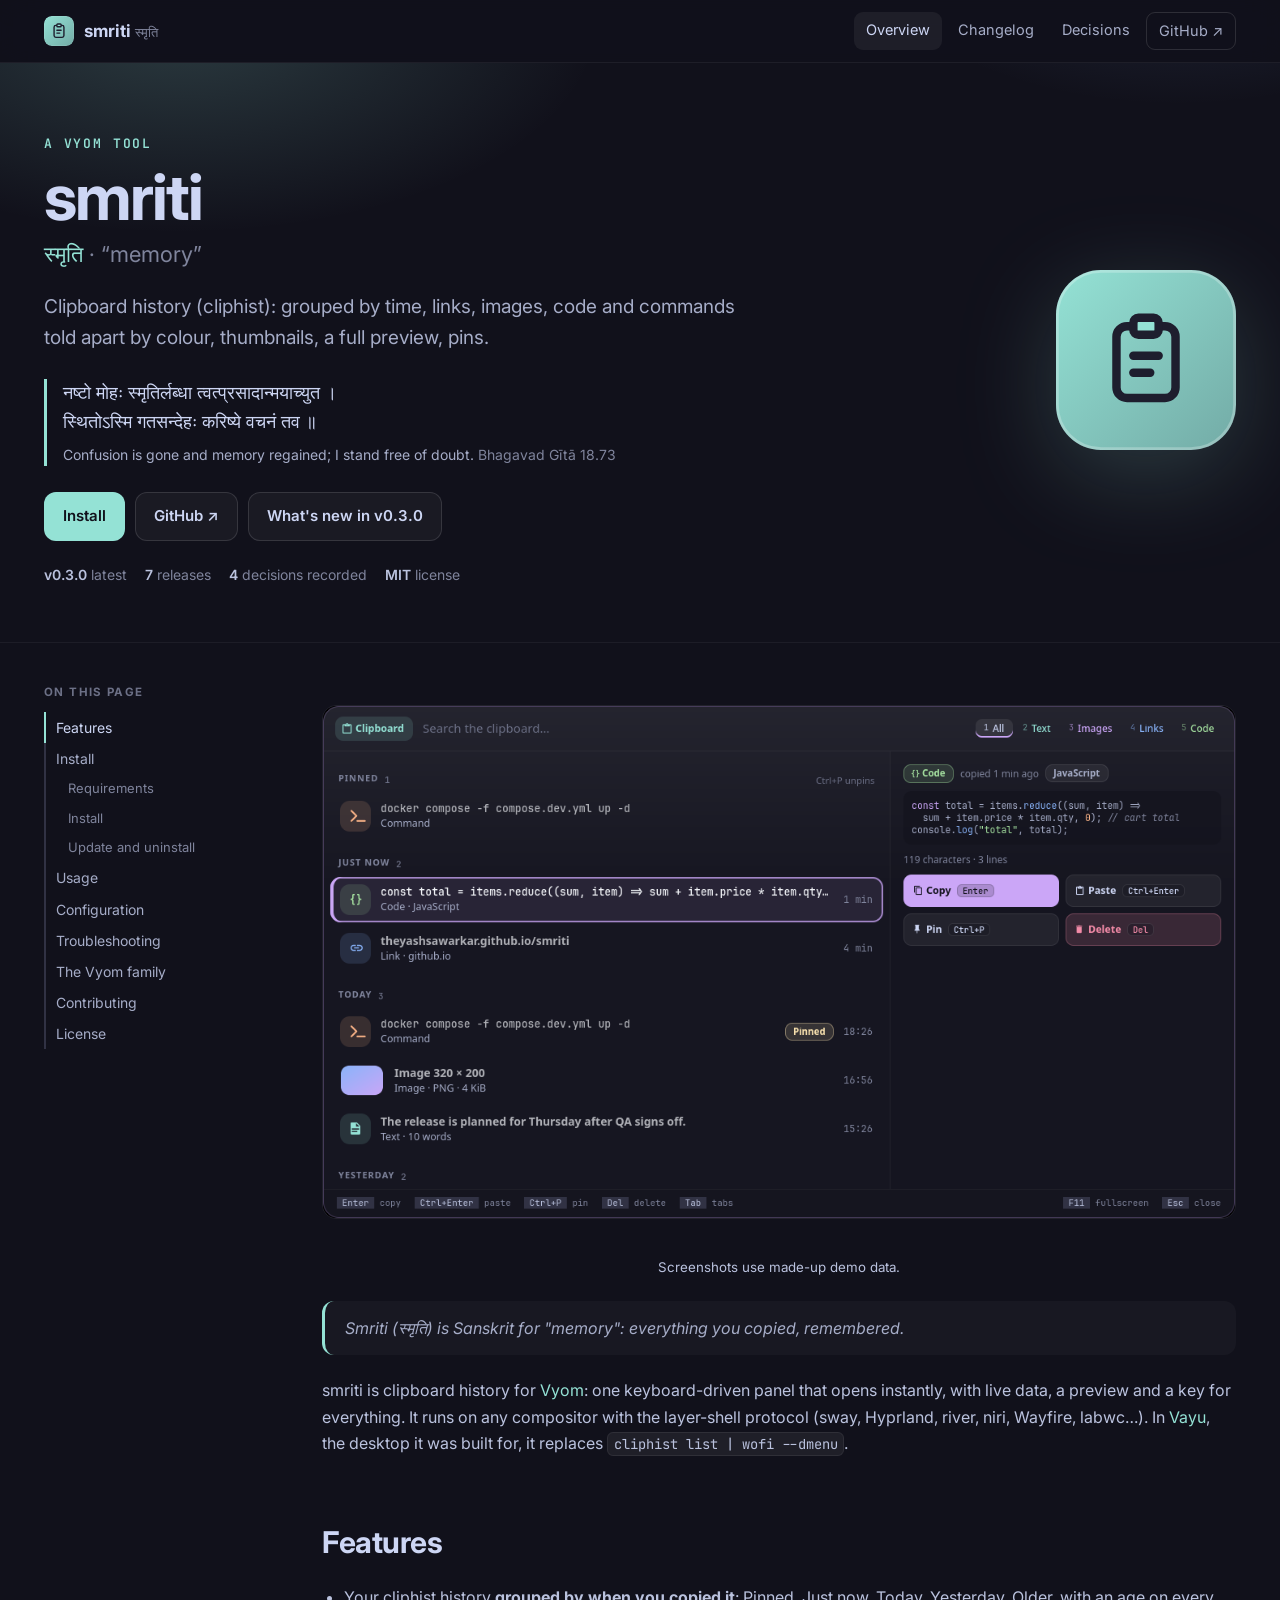
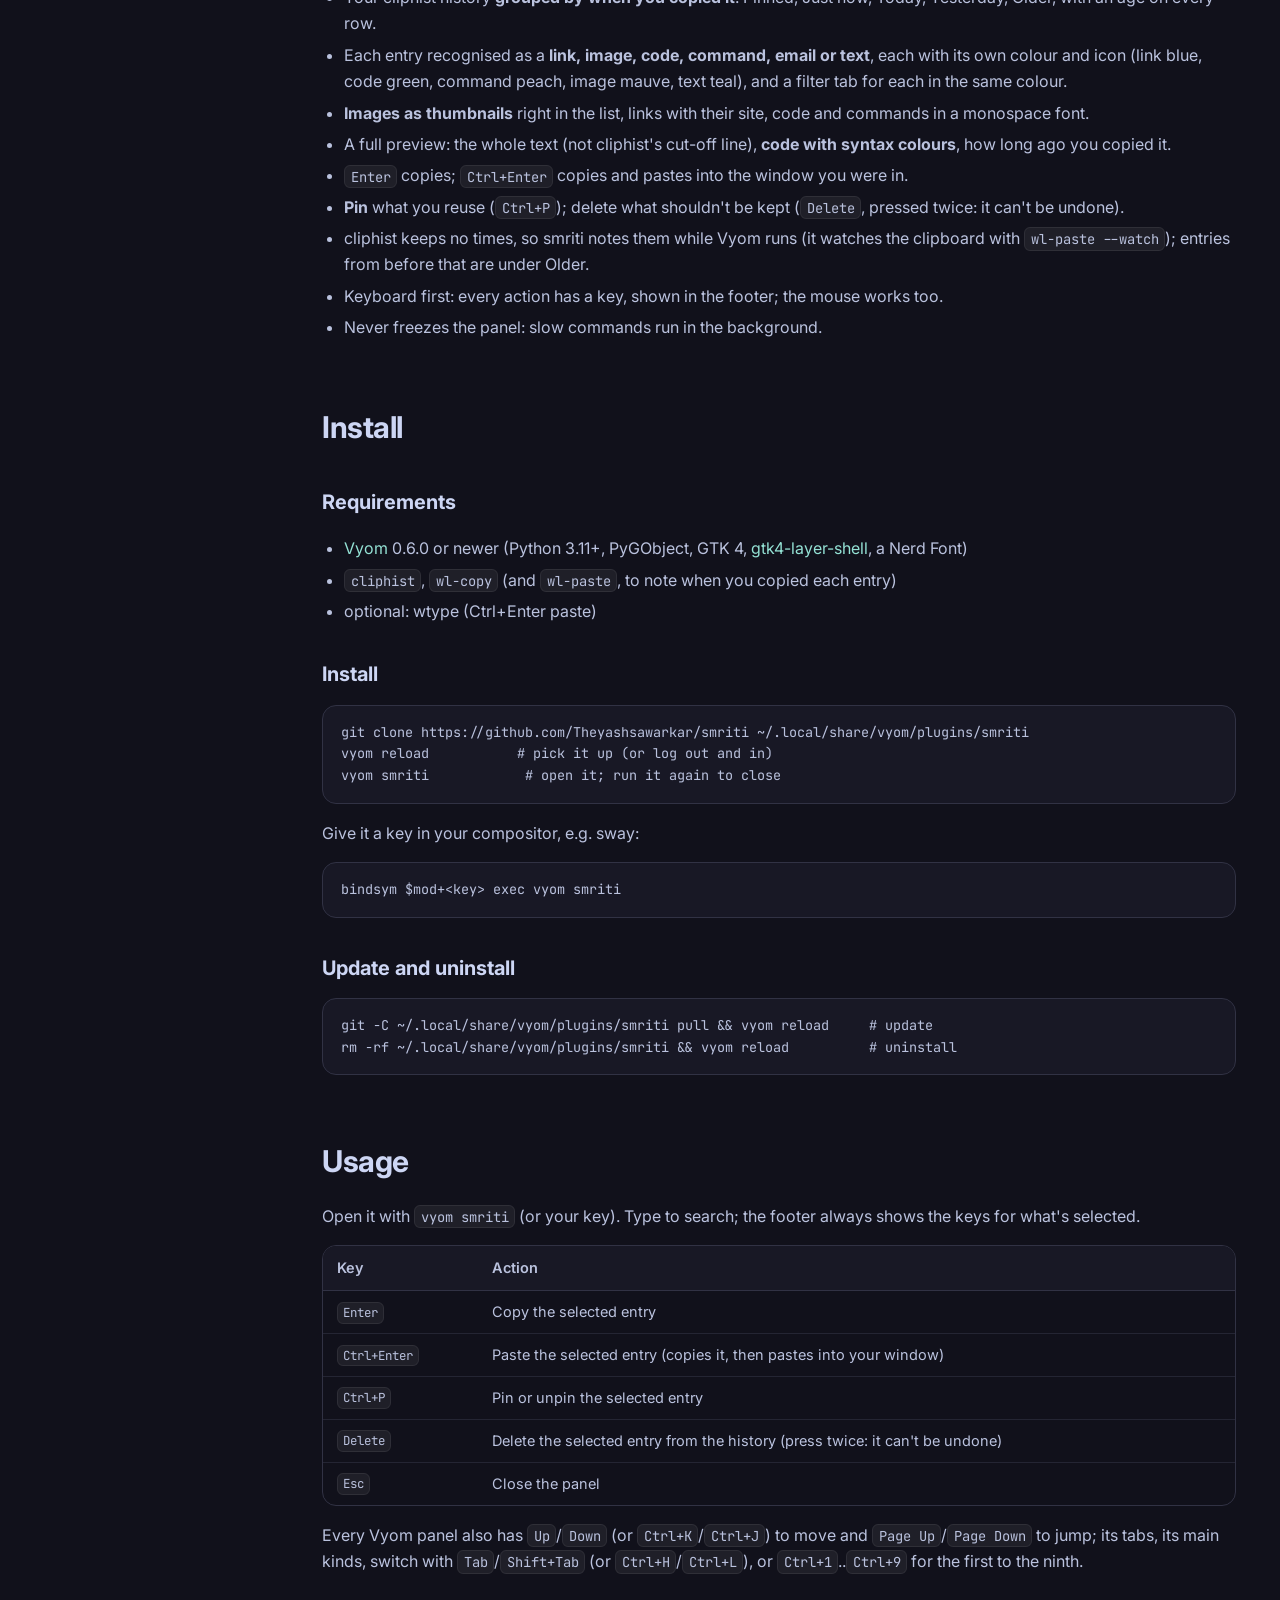
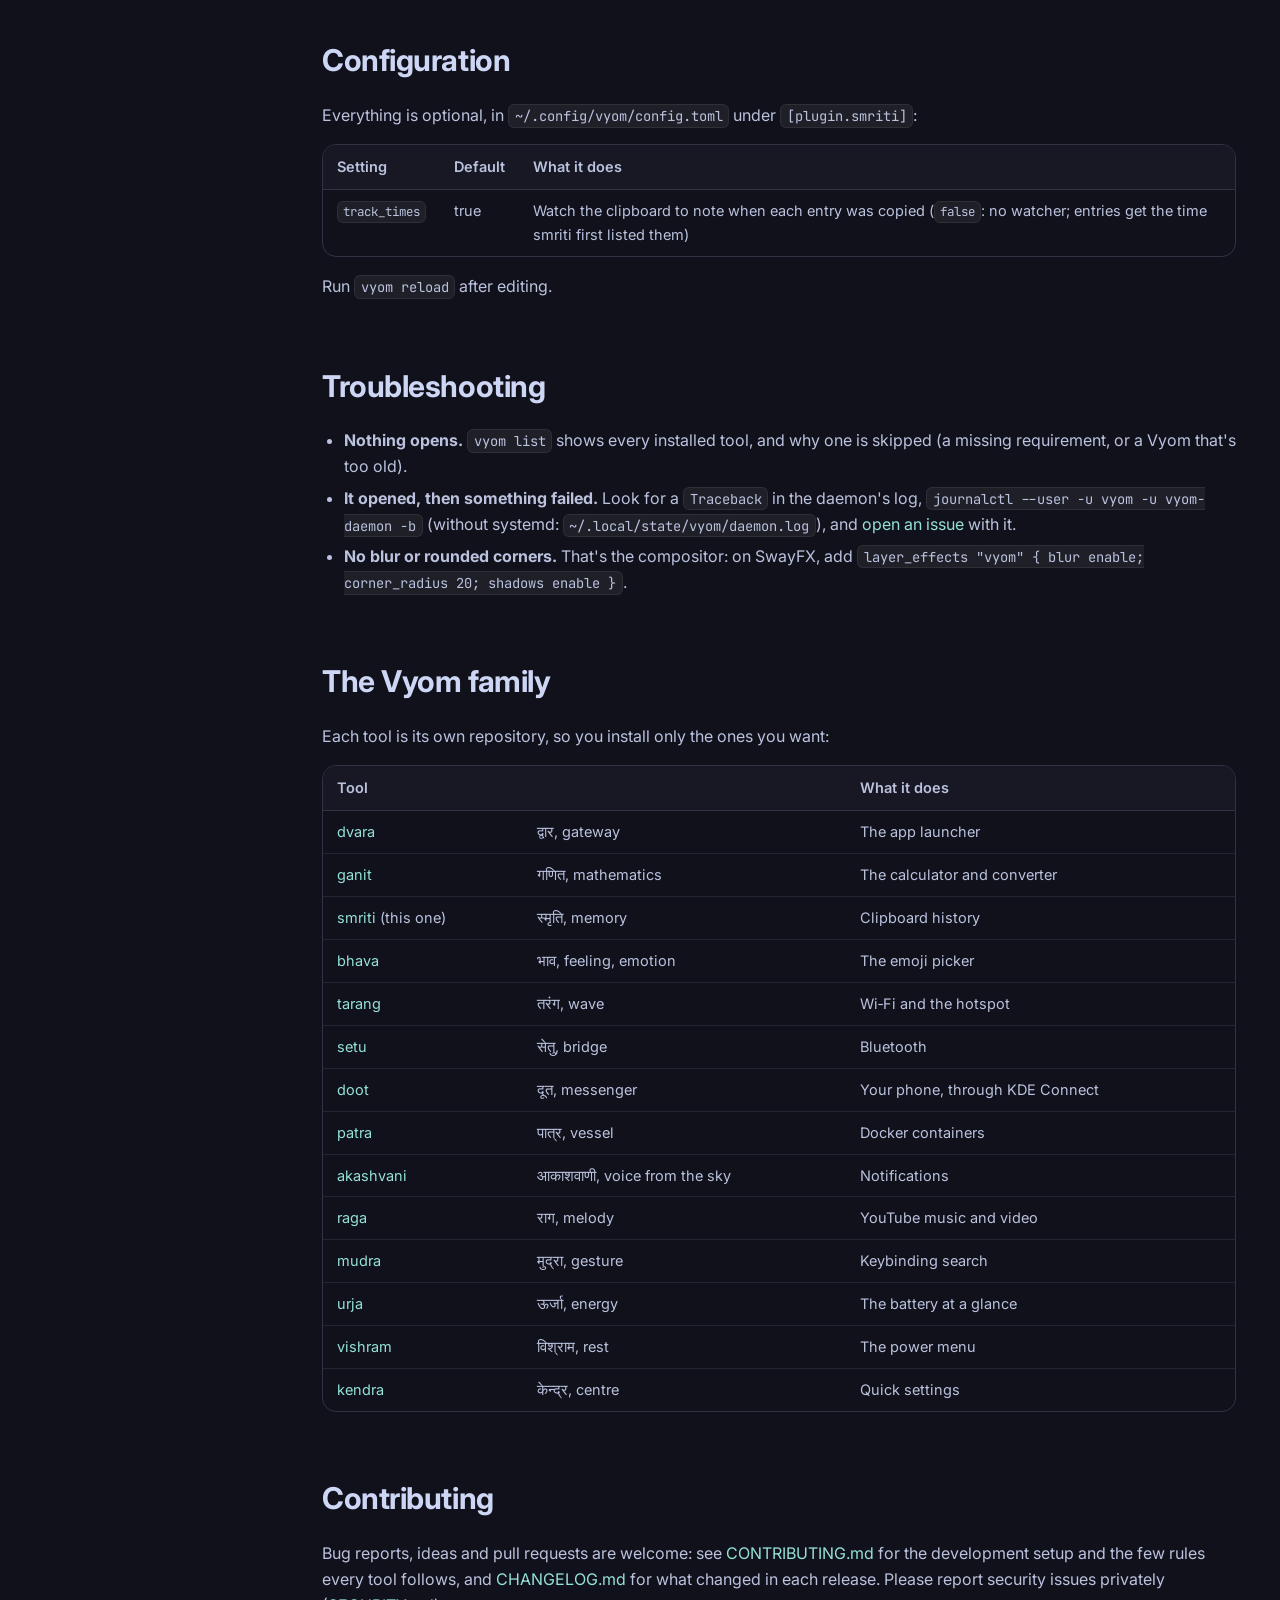
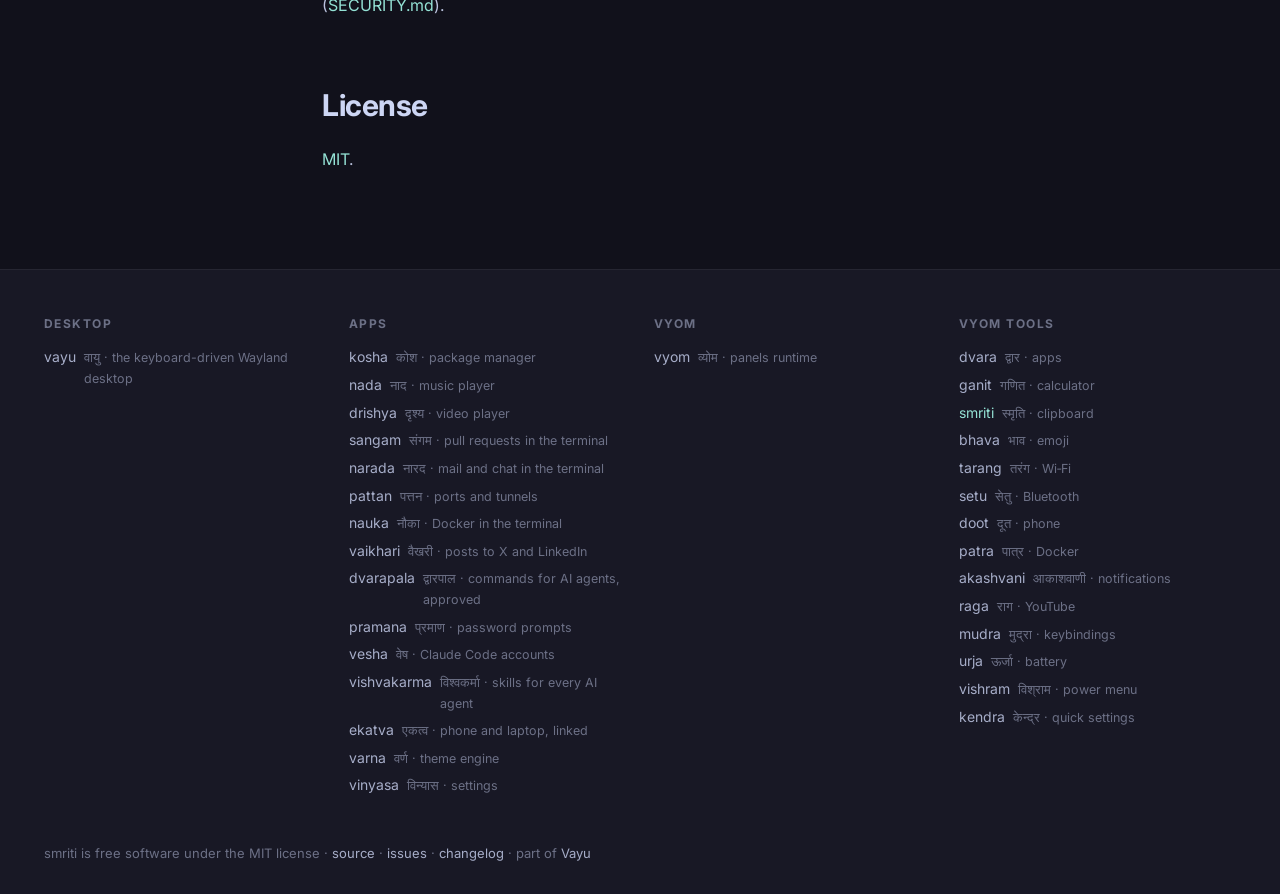
==== docs/index.html @ 89b6680e "README: Ctrl+1..9 for tabs (tabs no longer show a number) Co-Authored-By: Claude Opus 5.5 <noreply@a" ====
<!doctype html>
<html lang="en">
<head>
<meta charset="utf-8">
<meta name="viewport" content="width=device-width, initial-scale=1">
<title>smriti · Clipboard history (cliphist): grouped by time, links, images, code and commands told apart by colour, thumbnails, a full preview, pins.</title>
<meta name="description" content="Clipboard history (cliphist): grouped by time, links, images, code and commands told apart by colour, thumbnails, a full preview, pins.">
<meta property="og:title" content="smriti · Clipboard history (cliphist): grouped by time, links, images, code and commands told apart by colour, thumbnails, a full preview, pins.">
<meta property="og:description" content="Clipboard history (cliphist): grouped by time, links, images, code and commands told apart by colour, thumbnails, a full preview, pins.">
<meta name="theme-color" content="#11111b">
<link rel="icon" href="assets/logo.svg" type="image/svg+xml">
<link rel="preconnect" href="https://fonts.googleapis.com">
<link href="https://fonts.googleapis.com/css2?family=Inter:wght@400;500;600;700;800&family=JetBrains+Mono:wght@400;600&display=swap" rel="stylesheet">
<link rel="stylesheet" href="assets/site.css">
<style>:root{--accent:#94e2d5;--glow:#94e2d533}</style>
</head>
<body>
<header class="top"><div class="in">
<a class="brand" href="index.html"><img src="assets/logo.svg" alt=""><span>smriti <small>स्मृति</small></span></a>
<nav><a href="index.html" class="on">Overview</a><a href="changelog.html" class="">Changelog</a><a href="adr/index.html" class=" hide">Decisions</a><a class="gh" href="https://github.com/Theyashsawarkar/smriti">GitHub ↗</a></nav></div></header>
<section class="hero"><div class="in"><div>
<div class="eyebrow">a Vyom tool</div>
<h1>smriti</h1>
<div class="sa">स्मृति <span>· “memory”</span></div>
<p class="lead">Clipboard history (cliphist): grouped by time, links, images, code and commands told apart by colour, thumbnails, a full preview, pins.</p>
<figure class="shloka"><p lang="sa">नष्टो मोहः स्मृतिर्लब्धा त्वत्प्रसादान्मयाच्युत ।<br>स्थितोऽस्मि गतसन्देहः करिष्ये वचनं तव ॥</p><figcaption>Confusion is gone and memory regained; I stand free of doubt. <cite>Bhagavad Gītā 18.73</cite></figcaption></figure>
<div class="cta"><a class="btn primary" href="#install">Install</a><a class="btn" href="https://github.com/Theyashsawarkar/smriti">GitHub ↗</a>
<a class="btn" href="changelog.html">What's new in v0.3.0</a></div>
<div class="meta"><span><b>v0.3.0</b> latest</span><span><b>7</b> releases</span><span><b>4</b> decisions recorded</span><span><b>MIT</b> license</span></div>
</div><img class="logo" src="assets/logo.svg" alt="smriti logo"></div></section>
<div class="wrap"><aside class="toc"><b>On this page</b><a class="l2" href="#features">Features</a><a class="l2" href="#install">Install</a><a class="l3" href="#requirements">Requirements</a><a class="l3" href="#install">Install</a><a class="l3" href="#update-and-uninstall">Update and uninstall</a><a class="l2" href="#usage">Usage</a><a class="l2" href="#configuration">Configuration</a><a class="l2" href="#troubleshooting">Troubleshooting</a><a class="l2" href="#the-vyom-family">The Vyom family</a><a class="l2" href="#contributing">Contributing</a><a class="l2" href="#license">License</a></aside><article>
<!-- No screenshot: clipboard shows personal data (your own clipboard). -->
<p align="center">
  <img alt="smriti: the clipboard history grouped into Pinned, Just now and Today, each kind in its own colour with an image thumbnail, and the picked code with syntax colours and Copy, Paste, Pin and a red Delete" src="assets/screenshots/smriti.png" width="100%">
</p>
<p align="center"><sub>Screenshots use made-up demo data.</sub></p>
<blockquote><p><em>Smriti</em> (स्मृति) is Sanskrit for "memory": everything you copied, remembered.</p></blockquote>
<p>smriti is clipboard history for <a href="https://github.com/Theyashsawarkar/vyom">Vyom</a>: one keyboard-driven panel that opens instantly, with live data, a preview and a key for everything. It runs on any compositor with the layer-shell protocol (sway, Hyprland, river, niri, Wayfire, labwc…). In <a href="https://github.com/Theyashsawarkar/vayu">Vayu</a>, the desktop it was built for, it replaces <code>cliphist list | wofi --dmenu</code>.</p>
<h2 id="features"><a class="anchor" href="#features">#</a>Features</h2>
<ul><li>Your cliphist history <strong>grouped by when you copied it</strong>: Pinned, Just now, Today, Yesterday, Older, with an age on every row.</li><li>Each entry recognised as a <strong>link, image, code, command, email or text</strong>, each with its own colour and icon (link blue, code green, command peach, image mauve, text teal), and a filter tab for each in the same colour.</li><li><strong>Images as thumbnails</strong> right in the list, links with their site, code and commands in a monospace font.</li><li>A full preview: the whole text (not cliphist's cut-off line), <strong>code with syntax colours</strong>, how long ago you copied it.</li><li><code>Enter</code> copies; <code>Ctrl+Enter</code> copies and pastes into the window you were in.</li><li><strong>Pin</strong> what you reuse (<code>Ctrl+P</code>); delete what shouldn't be kept (<code>Delete</code>, pressed twice: it can't be undone).</li><li>cliphist keeps no times, so smriti notes them while Vyom runs (it watches the clipboard with <code>wl-paste --watch</code>); entries from before that are under Older.</li><li>Keyboard first: every action has a key, shown in the footer; the mouse works too.</li><li>Never freezes the panel: slow commands run in the background.</li></ul>
<h2 id="install"><a class="anchor" href="#install">#</a>Install</h2>
<h3 id="requirements"><a class="anchor" href="#requirements">#</a>Requirements</h3>
<ul><li><a href="https://github.com/Theyashsawarkar/vyom">Vyom</a> 0.6.0 or newer (Python 3.11+, PyGObject, GTK 4, <a href="https://github.com/wmww/gtk4-layer-shell">gtk4-layer-shell</a>, a Nerd Font)</li><li><code>cliphist</code>, <code>wl-copy</code> (and <code>wl-paste</code>, to note when you copied each entry)</li><li>optional: wtype (Ctrl+Enter paste)</li></ul>
<h3 id="install"><a class="anchor" href="#install">#</a>Install</h3>
<pre class="code" data-lang="sh"><code>git clone https://github.com/Theyashsawarkar/smriti ~/.local/share/vyom/plugins/smriti
vyom reload           # pick it up (or log out and in)
vyom smriti            # open it; run it again to close</code></pre>
<p>Give it a key in your compositor, e.g. sway:</p>
<pre class="code" data-lang="sh"><code>bindsym $mod+&lt;key&gt; exec vyom smriti</code></pre>
<h3 id="update-and-uninstall"><a class="anchor" href="#update-and-uninstall">#</a>Update and uninstall</h3>
<pre class="code" data-lang="sh"><code>git -C ~/.local/share/vyom/plugins/smriti pull &amp;&amp; vyom reload     # update
rm -rf ~/.local/share/vyom/plugins/smriti &amp;&amp; vyom reload          # uninstall</code></pre>
<h2 id="usage"><a class="anchor" href="#usage">#</a>Usage</h2>
<p>Open it with <code>vyom smriti</code> (or your key). Type to search; the footer always shows the keys for what's selected.</p>
<div class="table"><table><thead><tr><th>Key</th><th>Action</th></tr></thead><tbody><tr><td><code>Enter</code></td><td>Copy the selected entry</td></tr><tr><td><code>Ctrl+Enter</code></td><td>Paste the selected entry (copies it, then pastes into your window)</td></tr><tr><td><code>Ctrl+P</code></td><td>Pin or unpin the selected entry</td></tr><tr><td><code>Delete</code></td><td>Delete the selected entry from the history (press twice: it can't be undone)</td></tr><tr><td><code>Esc</code></td><td>Close the panel</td></tr></tbody></table></div>
<p>Every Vyom panel also has <code>Up</code>/<code>Down</code> (or <code>Ctrl+K</code>/<code>Ctrl+J</code>) to move and <code>Page Up</code>/<code>Page Down</code> to jump; its tabs, its main kinds, switch with <code>Tab</code>/<code>Shift+Tab</code> (or <code>Ctrl+H</code>/<code>Ctrl+L</code>), or <code>Ctrl+1</code>..<code>Ctrl+9</code> for the first to the ninth.</p>
<h2 id="configuration"><a class="anchor" href="#configuration">#</a>Configuration</h2>
<p>Everything is optional, in <code>~/.config/vyom/config.toml</code> under <code>[plugin.smriti]</code>:</p>
<div class="table"><table><thead><tr><th>Setting</th><th>Default</th><th>What it does</th></tr></thead><tbody><tr><td><code>track_times</code></td><td>true</td><td>Watch the clipboard to note when each entry was copied (<code>false</code>: no watcher; entries get the time smriti first listed them)</td></tr></tbody></table></div>
<p>Run <code>vyom reload</code> after editing.</p>
<h2 id="troubleshooting"><a class="anchor" href="#troubleshooting">#</a>Troubleshooting</h2>
<ul><li><strong>Nothing opens.</strong> <code>vyom list</code> shows every installed tool, and why one is skipped (a missing requirement, or a Vyom that's too old).</li><li><strong>It opened, then something failed.</strong> Look for a <code>Traceback</code> in the daemon's log, <code>journalctl --user -u vyom -u vyom-daemon -b</code> (without systemd: <code>~/.local/state/vyom/daemon.log</code>), and <a href="https://github.com/Theyashsawarkar/smriti/issues/new/choose">open an issue</a> with it.</li><li><strong>No blur or rounded corners.</strong> That's the compositor: on SwayFX, add <code>layer_effects &quot;vyom&quot; { blur enable; corner_radius 20; shadows enable }</code>.</li></ul>
<h2 id="the-vyom-family"><a class="anchor" href="#the-vyom-family">#</a>The Vyom family</h2>
<p>Each tool is its own repository, so you install only the ones you want:</p>
<div class="table"><table><thead><tr><th>Tool</th><th></th><th>What it does</th></tr></thead><tbody><tr><td><a href="https://github.com/Theyashsawarkar/dvara">dvara</a></td><td>द्वार, gateway</td><td>The app launcher</td></tr><tr><td><a href="https://github.com/Theyashsawarkar/ganit">ganit</a></td><td>गणित, mathematics</td><td>The calculator and converter</td></tr><tr><td><a href="https://github.com/Theyashsawarkar/smriti">smriti</a> (this one)</td><td>स्मृति, memory</td><td>Clipboard history</td></tr><tr><td><a href="https://github.com/Theyashsawarkar/bhava">bhava</a></td><td>भाव, feeling, emotion</td><td>The emoji picker</td></tr><tr><td><a href="https://github.com/Theyashsawarkar/tarang">tarang</a></td><td>तरंग, wave</td><td>Wi‑Fi and the hotspot</td></tr><tr><td><a href="https://github.com/Theyashsawarkar/setu">setu</a></td><td>सेतु, bridge</td><td>Bluetooth</td></tr><tr><td><a href="https://github.com/Theyashsawarkar/doot">doot</a></td><td>दूत, messenger</td><td>Your phone, through KDE Connect</td></tr><tr><td><a href="https://github.com/Theyashsawarkar/patra">patra</a></td><td>पात्र, vessel</td><td>Docker containers</td></tr><tr><td><a href="https://github.com/Theyashsawarkar/akashvani">akashvani</a></td><td>आकाशवाणी, voice from the sky</td><td>Notifications</td></tr><tr><td><a href="https://github.com/Theyashsawarkar/raga">raga</a></td><td>राग, melody</td><td>YouTube music and video</td></tr><tr><td><a href="https://github.com/Theyashsawarkar/mudra">mudra</a></td><td>मुद्रा, gesture</td><td>Keybinding search</td></tr><tr><td><a href="https://github.com/Theyashsawarkar/urja">urja</a></td><td>ऊर्जा, energy</td><td>The battery at a glance</td></tr><tr><td><a href="https://github.com/Theyashsawarkar/vishram">vishram</a></td><td>विश्राम, rest</td><td>The power menu</td></tr><tr><td><a href="https://github.com/Theyashsawarkar/kendra">kendra</a></td><td>केन्द्र, centre</td><td>Quick settings</td></tr></tbody></table></div>
<h2 id="contributing"><a class="anchor" href="#contributing">#</a>Contributing</h2>
<p>Bug reports, ideas and pull requests are welcome: see <a href="https://github.com/Theyashsawarkar/smriti/blob/main/CONTRIBUTING.md">CONTRIBUTING.md</a> for the development setup and the few rules every tool follows, and <a href="changelog.html">CHANGELOG.md</a> for what changed in each release. Please report security issues privately (<a href="https://github.com/Theyashsawarkar/smriti/blob/main/SECURITY.md">SECURITY.md</a>).</p>
<h2 id="license"><a class="anchor" href="#license">#</a>License</h2>
<p><a href="https://github.com/Theyashsawarkar/smriti/blob/main/LICENSE">MIT</a>.</p>
</article></div>
<footer><div class="in"><div><h4>Desktop</h4><a href="https://theyashsawarkar.github.io/vayu/" class="">vayu <span>वायु · the keyboard-driven Wayland desktop</span></a></div><div><h4>Apps</h4><a href="https://theyashsawarkar.github.io/kosha/" class="">kosha <span>कोश · package manager</span></a><a href="https://theyashsawarkar.github.io/nada/" class="">nada <span>नाद · music player</span></a><a href="https://theyashsawarkar.github.io/drishya/" class="">drishya <span>दृश्य · video player</span></a><a href="https://theyashsawarkar.github.io/sangam/" class="">sangam <span>संगम · pull requests in the terminal</span></a><a href="https://theyashsawarkar.github.io/narada/" class="">narada <span>नारद · mail and chat in the terminal</span></a><a href="https://theyashsawarkar.github.io/pattan/" class="">pattan <span>पत्तन · ports and tunnels</span></a><a href="https://theyashsawarkar.github.io/nauka/" class="">nauka <span>नौका · Docker in the terminal</span></a><a href="https://theyashsawarkar.github.io/vaikhari/" class="">vaikhari <span>वैखरी · posts to X and LinkedIn</span></a><a href="https://theyashsawarkar.github.io/dvarapala/" class="">dvarapala <span>द्वारपाल · commands for AI agents, approved</span></a><a href="https://theyashsawarkar.github.io/pramana/" class="">pramana <span>प्रमाण · password prompts</span></a><a href="https://theyashsawarkar.github.io/vesha/" class="">vesha <span>वेष · Claude Code accounts</span></a><a href="https://theyashsawarkar.github.io/vishvakarma/" class="">vishvakarma <span>विश्वकर्मा · skills for every AI agent</span></a><a href="https://theyashsawarkar.github.io/ekatva/" class="">ekatva <span>एकत्व · phone and laptop, linked</span></a><a href="https://theyashsawarkar.github.io/varna/" class="">varna <span>वर्ण · theme engine</span></a><a href="https://theyashsawarkar.github.io/vinyasa/" class="">vinyasa <span>विन्यास · settings</span></a></div><div><h4>Vyom</h4><a href="https://theyashsawarkar.github.io/vyom/" class="">vyom <span>व्योम · panels runtime</span></a></div><div><h4>Vyom tools</h4><a href="https://theyashsawarkar.github.io/dvara/" class="">dvara <span>द्वार · apps</span></a><a href="https://theyashsawarkar.github.io/ganit/" class="">ganit <span>गणित · calculator</span></a><a href="https://theyashsawarkar.github.io/smriti/" class="me">smriti <span>स्मृति · clipboard</span></a><a href="https://theyashsawarkar.github.io/bhava/" class="">bhava <span>भाव · emoji</span></a><a href="https://theyashsawarkar.github.io/tarang/" class="">tarang <span>तरंग · Wi‑Fi</span></a><a href="https://theyashsawarkar.github.io/setu/" class="">setu <span>सेतु · Bluetooth</span></a><a href="https://theyashsawarkar.github.io/doot/" class="">doot <span>दूत · phone</span></a><a href="https://theyashsawarkar.github.io/patra/" class="">patra <span>पात्र · Docker</span></a><a href="https://theyashsawarkar.github.io/akashvani/" class="">akashvani <span>आकाशवाणी · notifications</span></a><a href="https://theyashsawarkar.github.io/raga/" class="">raga <span>राग · YouTube</span></a><a href="https://theyashsawarkar.github.io/mudra/" class="">mudra <span>मुद्रा · keybindings</span></a><a href="https://theyashsawarkar.github.io/urja/" class="">urja <span>ऊर्जा · battery</span></a><a href="https://theyashsawarkar.github.io/vishram/" class="">vishram <span>विश्राम · power menu</span></a><a href="https://theyashsawarkar.github.io/kendra/" class="">kendra <span>केन्द्र · quick settings</span></a></div></div>
<div class="bottom">smriti is free software under the MIT license · <a href="https://github.com/Theyashsawarkar/smriti">source</a> · <a href="https://github.com/Theyashsawarkar/smriti/issues">issues</a> · <a href="changelog.html">changelog</a> · part of <a href="https://theyashsawarkar.github.io/vayu/">Vayu</a></div></footer>
<script>
document.querySelectorAll('pre.code').forEach(p=>{const b=document.createElement('button');b.className='copy';b.textContent='Copy';
b.onclick=()=>{navigator.clipboard.writeText(p.innerText.replace(/^Copy/,'')).then(()=>{b.textContent='Copied';setTimeout(()=>b.textContent='Copy',1200)})};p.appendChild(b)});
const links=[...document.querySelectorAll('.toc a')];if(links.length){const hs=links.map(a=>document.getElementById(a.hash.slice(1))).filter(Boolean);
const on=()=>{let cur=hs[0];for(const h of hs){if(h.getBoundingClientRect().top<120)cur=h}links.forEach(a=>a.classList.toggle('on',cur&&a.hash==='#'+cur.id))};
addEventListener('scroll',on,{passive:true});on()}
</script>
</body>
</html>
---- docs/assets/site.css ----
:root{--crust:#11111b;--mantle:#181825;--base:#1e1e2e;--s0:#313244;--s1:#45475a;--ov0:#6c7086;--ov1:#7f849c;
--sub0:#a6adc8;--sub1:#bac2de;--text:#cdd6f4;--mauve:#cba6f7;--green:#a6e3a1;--peach:#fab387;--red:#f38ba8;--blue:#89b4fa;
--ui:"Inter","Segoe UI",system-ui,sans-serif;--mono:"JetBrains Mono","JetBrainsMono Nerd Font",ui-monospace,monospace}
*{box-sizing:border-box}html{scroll-behavior:smooth;scroll-padding-top:76px}
body{margin:0;background:var(--crust);color:var(--text);font:16px/1.65 var(--ui);-webkit-font-smoothing:antialiased}
a{color:var(--accent);text-decoration:none}a:hover{text-decoration:underline}
code{font:.86em var(--mono);background:rgba(255,255,255,.06);border:1px solid rgba(255,255,255,.07);padding:.12em .4em;border-radius:6px;color:var(--sub1)}
img{max-width:100%;height:auto}
/* nav */
.top{position:sticky;top:0;z-index:20;backdrop-filter:blur(18px) saturate(1.4);-webkit-backdrop-filter:blur(18px) saturate(1.4);
background:rgba(17,17,27,.72);border-bottom:1px solid rgba(255,255,255,.06)}
.top .in{max-width:1240px;margin:0 auto;padding:12px 24px;display:flex;align-items:center;gap:22px}
.brand{display:flex;align-items:center;gap:10px;font-weight:700;font-size:17px;color:var(--text)}
.brand img{width:30px;height:30px;border-radius:8px}.brand small{font-weight:500;color:var(--ov1);font-size:13px}
.top nav{display:flex;gap:4px;margin-left:auto;flex-wrap:wrap}
.top nav a{color:var(--sub0);padding:6px 12px;border-radius:9px;font-size:14.5px}
.top nav a:hover,.top nav a.on{background:rgba(255,255,255,.06);color:var(--text);text-decoration:none}
.top nav a.gh{border:1px solid rgba(255,255,255,.12)}
/* hero */
.hero{position:relative;overflow:hidden;border-bottom:1px solid rgba(255,255,255,.05)}
.hero:before{content:"";position:absolute;inset:-40% -10% auto;height:640px;
background:radial-gradient(600px 300px at 20% 30%,var(--glow),transparent 70%),radial-gradient(500px 300px at 85% 10%,rgba(137,180,250,.18),transparent 70%);pointer-events:none}
.hero .in{position:relative;max-width:1240px;margin:0 auto;padding:72px 24px 56px;display:grid;grid-template-columns:minmax(0,1fr) auto;gap:40px;align-items:center}
.eyebrow{font:600 13px var(--mono);letter-spacing:.14em;text-transform:uppercase;color:var(--accent)}
.hero h1{font-size:clamp(40px,6vw,64px);line-height:1.04;margin:12px 0 6px;letter-spacing:-.03em}
.hero .sa{font-size:22px;color:var(--accent);margin-bottom:18px}.hero .sa span{color:var(--ov1)}
.hero .shloka{margin:0 0 26px;padding-left:16px;border-left:3px solid var(--accent);max-width:720px}.hero .shloka p{margin:0 0 6px;font-size:18px;line-height:1.6;color:var(--text)}.hero .shloka figcaption{font-size:14px;color:var(--sub0)}.hero .shloka cite{color:var(--ov1);font-style:normal;white-space:nowrap}
.hero p.lead{font-size:19px;color:var(--sub0);max-width:720px;margin:0 0 26px}
.cta{display:flex;gap:10px;flex-wrap:wrap}
.btn{display:inline-flex;align-items:center;gap:8px;padding:11px 18px;border-radius:12px;font-weight:600;font-size:15px;border:1px solid rgba(255,255,255,.12);color:var(--text);background:rgba(255,255,255,.04)}
.btn:hover{text-decoration:none;background:rgba(255,255,255,.08)}
.btn.primary{background:var(--accent);color:var(--crust);border-color:transparent}.btn.primary:hover{filter:brightness(1.06)}
.hero .logo{width:180px;height:180px;filter:drop-shadow(0 24px 48px var(--glow))}
.meta{display:flex;gap:18px;flex-wrap:wrap;margin-top:22px;color:var(--ov1);font-size:14px}.meta b{color:var(--sub1);font-weight:600}
/* layout */
.wrap{max-width:1240px;margin:0 auto;padding:40px 24px 80px;display:grid;grid-template-columns:230px minmax(0,1fr);gap:48px}
.toc{position:sticky;top:84px;align-self:start;max-height:calc(100vh - 100px);overflow:auto;font-size:14px;padding-right:6px}
.toc b{display:block;font-size:11.5px;letter-spacing:.12em;text-transform:uppercase;color:var(--ov0);margin:0 0 10px}
.toc a{display:block;color:var(--sub0);padding:4px 10px;border-left:2px solid var(--s0)}
.toc a.l3{padding-left:22px;font-size:13px;color:var(--ov1)}
.toc a:hover,.toc a.on{color:var(--text);border-left-color:var(--accent);text-decoration:none}
article{min-width:0}
article h2{font-size:30px;letter-spacing:-.015em;margin:56px 0 14px;padding-top:6px}
article h2:first-child{margin-top:0}
article h3{font-size:20px;margin:34px 0 10px}article h4{font-size:16px;margin:24px 0 8px;color:var(--sub1)}
article p,article li{color:var(--sub1)}
article .anchor{opacity:0;margin-left:-22px;width:22px;display:inline-block;color:var(--ov0)}
article h2:hover .anchor,article h3:hover .anchor{opacity:1;text-decoration:none}
article ul,article ol{padding-left:22px}article li{margin:5px 0}
article img{border-radius:14px;border:1px solid rgba(255,255,255,.07)}
article p[align=center]{text-align:center}article p[align=center] img{margin:6px 0}
article blockquote{margin:22px 0;padding:14px 20px;border-left:3px solid var(--accent);background:rgba(255,255,255,.03);border-radius:12px}
article blockquote p{margin:0;color:var(--sub0);font-style:italic}
pre.code{position:relative;background:var(--mantle);border:1px solid var(--s0);border-radius:14px;padding:16px 18px;overflow:auto;font:13.5px/1.6 var(--mono);color:var(--sub1)}
pre.code code{background:none;border:0;padding:0;font-size:inherit;color:inherit}
pre.code .copy{position:absolute;top:8px;right:8px;font:600 11px var(--ui);padding:4px 9px;border-radius:7px;border:1px solid var(--s1);background:var(--base);color:var(--sub0);cursor:pointer;opacity:0;transition:.15s}
pre.code:hover .copy{opacity:1}
.table{overflow:auto;margin:16px 0;border:1px solid var(--s0);border-radius:14px}
table{border-collapse:collapse;width:100%;font-size:14.5px}
th{text-align:left;background:var(--mantle);color:var(--sub1);font-weight:600;padding:10px 14px;border-bottom:1px solid var(--s0)}
td{padding:9px 14px;border-bottom:1px solid rgba(49,50,68,.6);color:var(--sub1);vertical-align:top}tr:last-child td{border-bottom:0}
td code{white-space:nowrap}
/* changelog */
.release{position:relative;padding:0 0 8px 28px;border-left:2px solid var(--s0);margin-left:6px}
.release:before{content:"";position:absolute;left:-7px;top:10px;width:12px;height:12px;border-radius:50%;background:var(--accent);box-shadow:0 0 0 4px var(--crust)}
.release h2{margin-top:0;font-size:24px}.release h2 .date{font:500 14px var(--mono);color:var(--ov1);margin-left:10px}
.release .tag{font:600 12px var(--mono);padding:2px 8px;border-radius:7px;background:rgba(255,255,255,.06);color:var(--accent);margin-left:8px;vertical-align:3px}
/* adr */
.cards{display:grid;grid-template-columns:repeat(auto-fill,minmax(300px,1fr));gap:14px;margin:18px 0}
.card{display:block;background:var(--mantle);border:1px solid var(--s0);border-radius:16px;padding:18px 20px;color:var(--text)}
.card:hover{border-color:var(--accent);text-decoration:none;transform:translateY(-1px)}
.card .n{font:600 12px var(--mono);color:var(--accent)}.card h3{margin:6px 0 6px;font-size:17px}.card p{margin:0;color:var(--sub0);font-size:14px}
.status{display:inline-block;font:600 11px var(--mono);padding:2px 8px;border-radius:7px;background:rgba(166,227,161,.14);color:var(--green);text-transform:uppercase;letter-spacing:.06em}
.status.superseded,.status.deprecated{background:rgba(250,179,135,.14);color:var(--peach)}.status.proposed{background:rgba(137,180,250,.14);color:var(--blue)}
/* footer */
footer{border-top:1px solid rgba(255,255,255,.06);background:var(--mantle)}
footer .in{max-width:1240px;margin:0 auto;padding:44px 24px;display:grid;grid-template-columns:repeat(auto-fit,minmax(200px,1fr));gap:28px}
footer h4{margin:0 0 10px;font-size:12px;letter-spacing:.12em;text-transform:uppercase;color:var(--ov0)}
footer a{display:flex;gap:8px;align-items:baseline;color:var(--sub0);font-size:14px;padding:2px 0}footer a span{color:var(--ov0);font-size:12.5px}
footer a.me{color:var(--accent)}
footer .bottom{max-width:1240px;margin:0 auto;padding:0 24px 30px;color:var(--ov0);font-size:13px}
footer .bottom a{display:inline;padding:0;font-size:13px}
@media(max-width:900px){.wrap{grid-template-columns:1fr}.toc{display:none}.hero .in{grid-template-columns:1fr}.hero .logo{width:110px;height:110px;order:-1}
.top nav a:not(.gh){padding:6px 8px}}
@media(max-width:560px){.top nav a.hide{display:none}.hero .in{padding:44px 16px 36px}.wrap{padding:28px 16px 60px}}
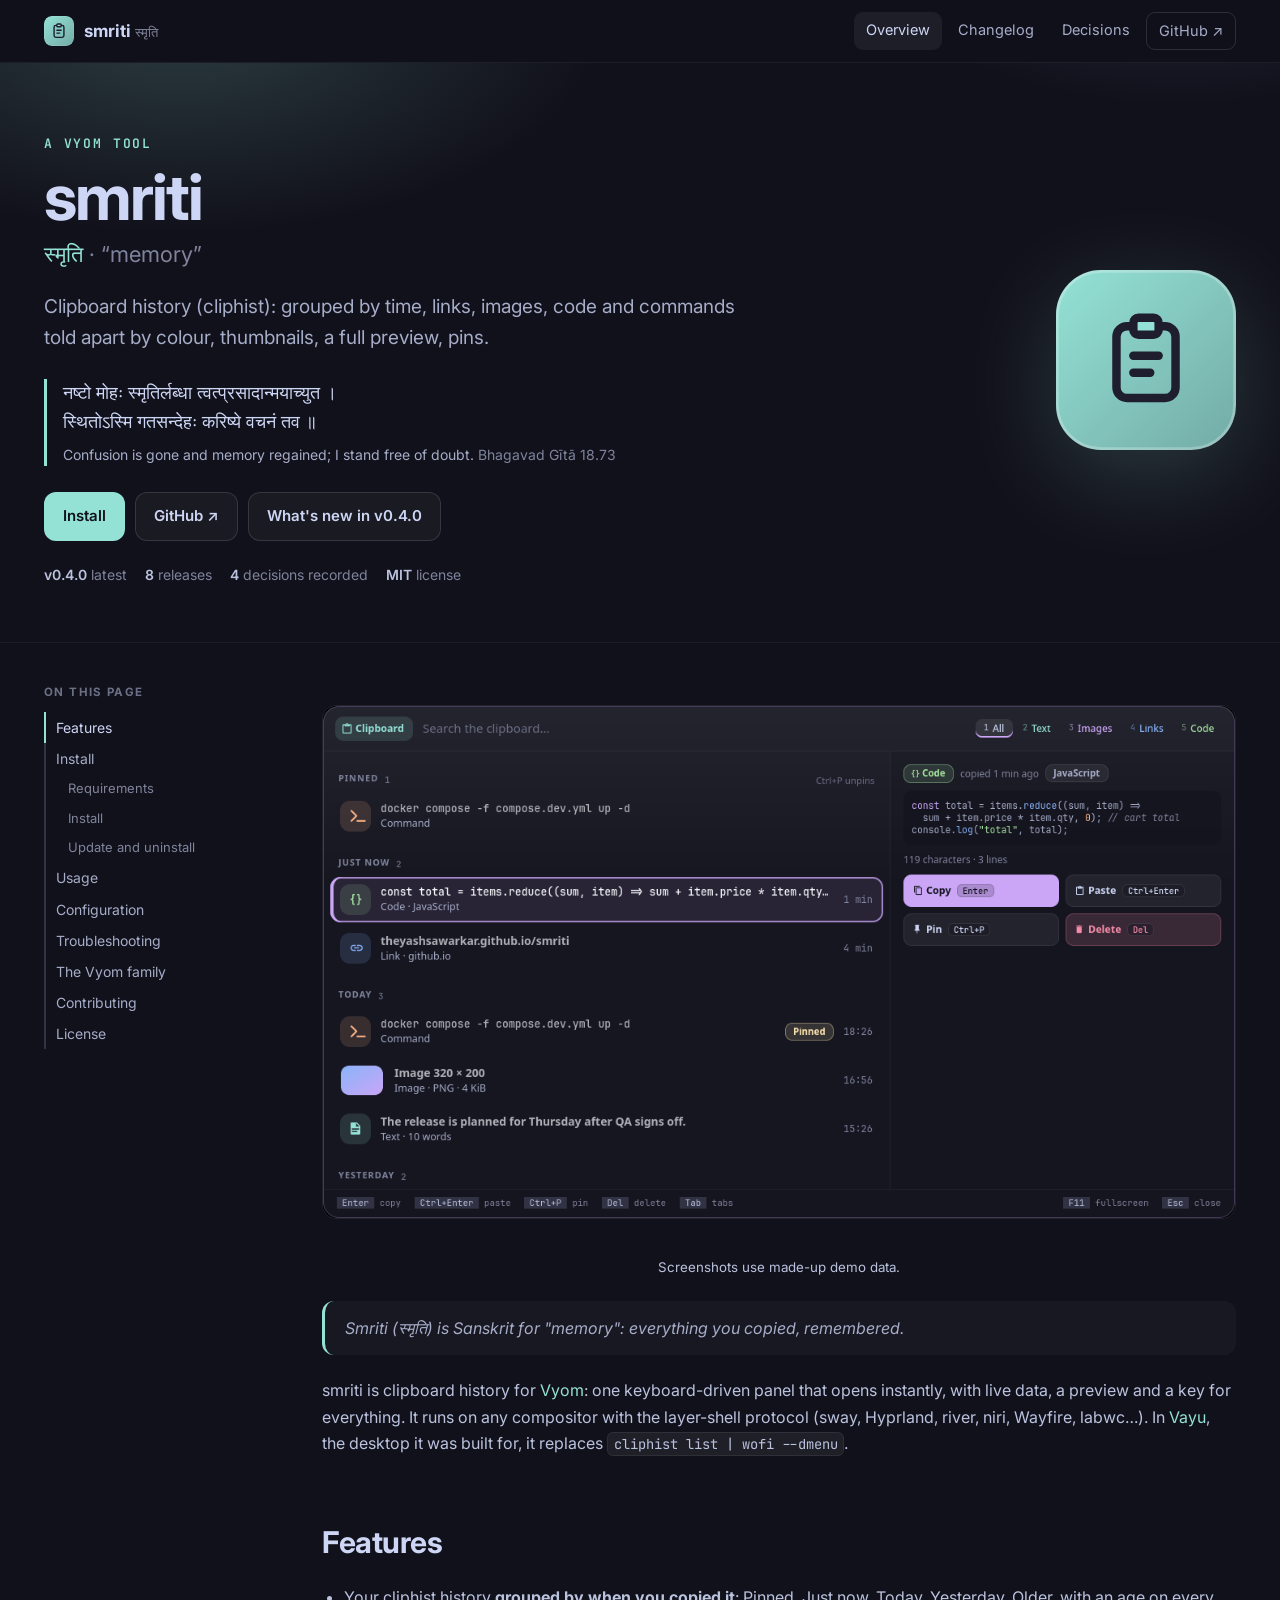
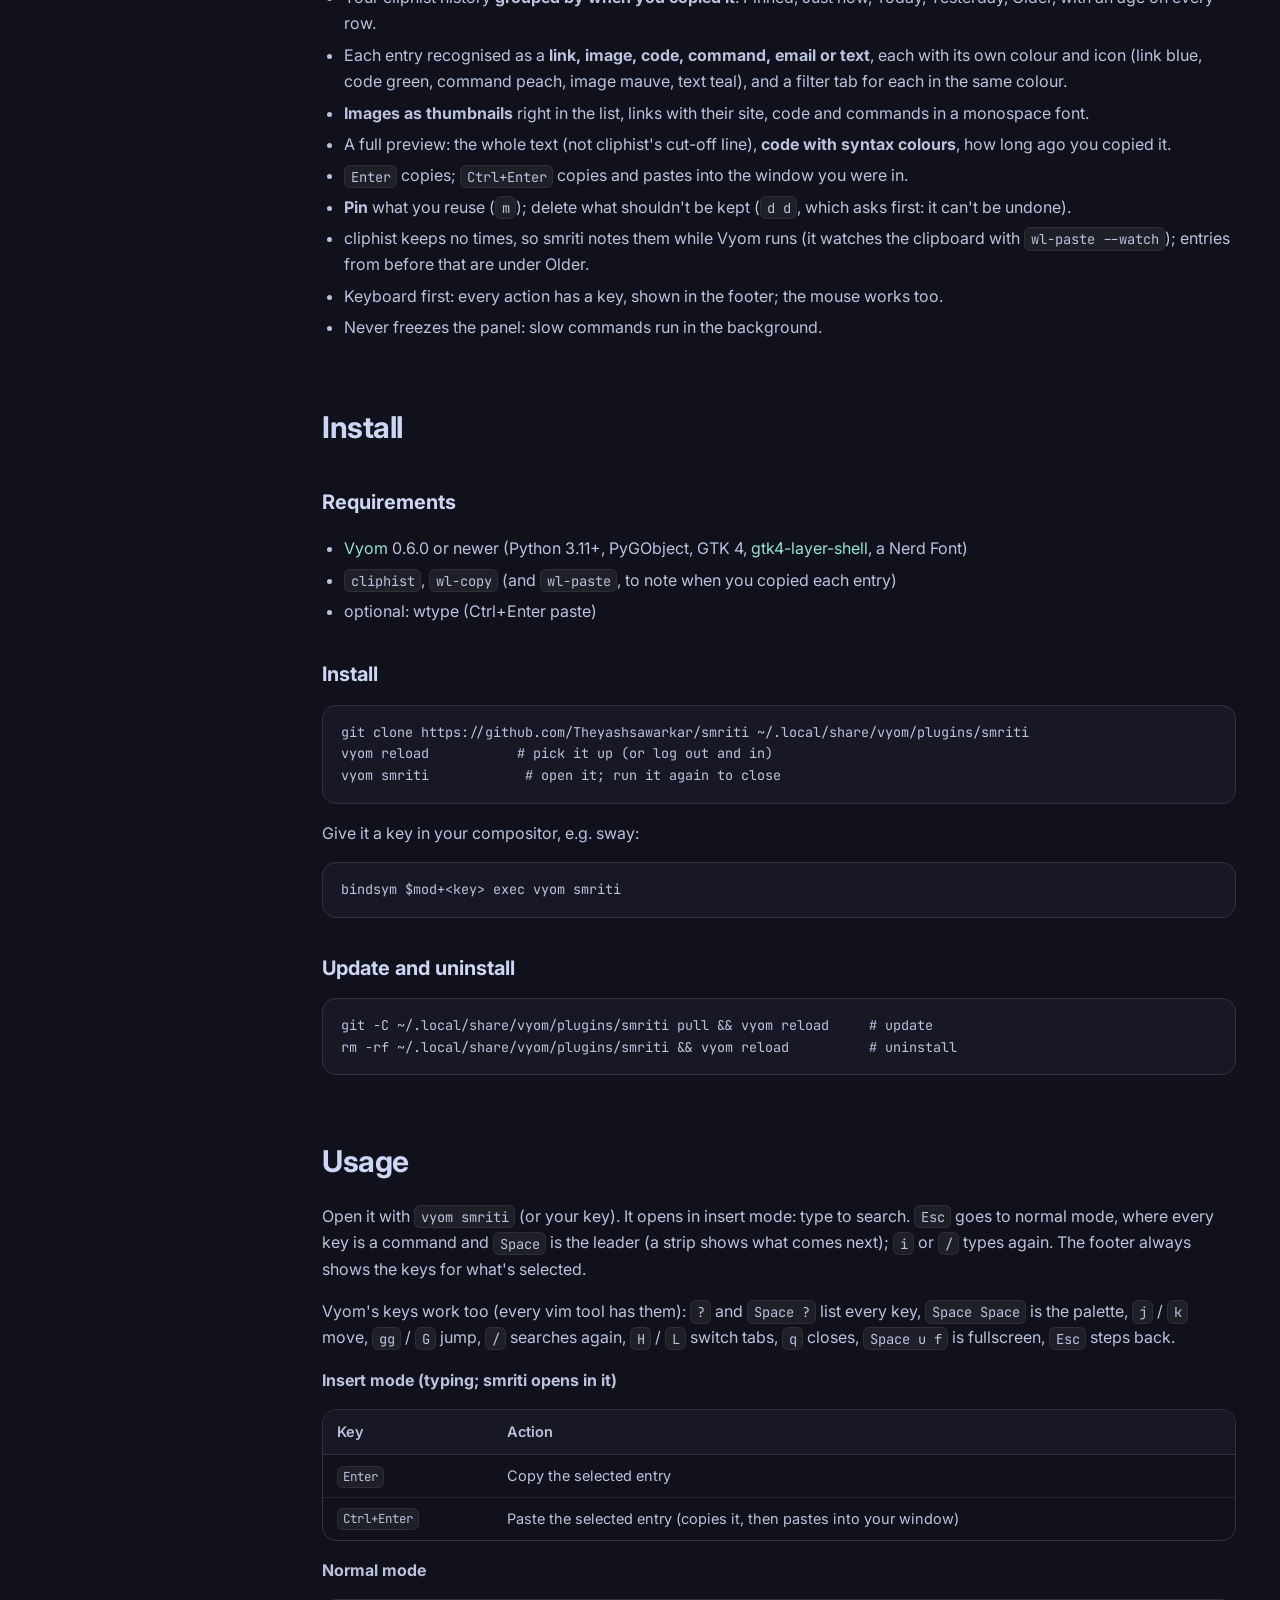
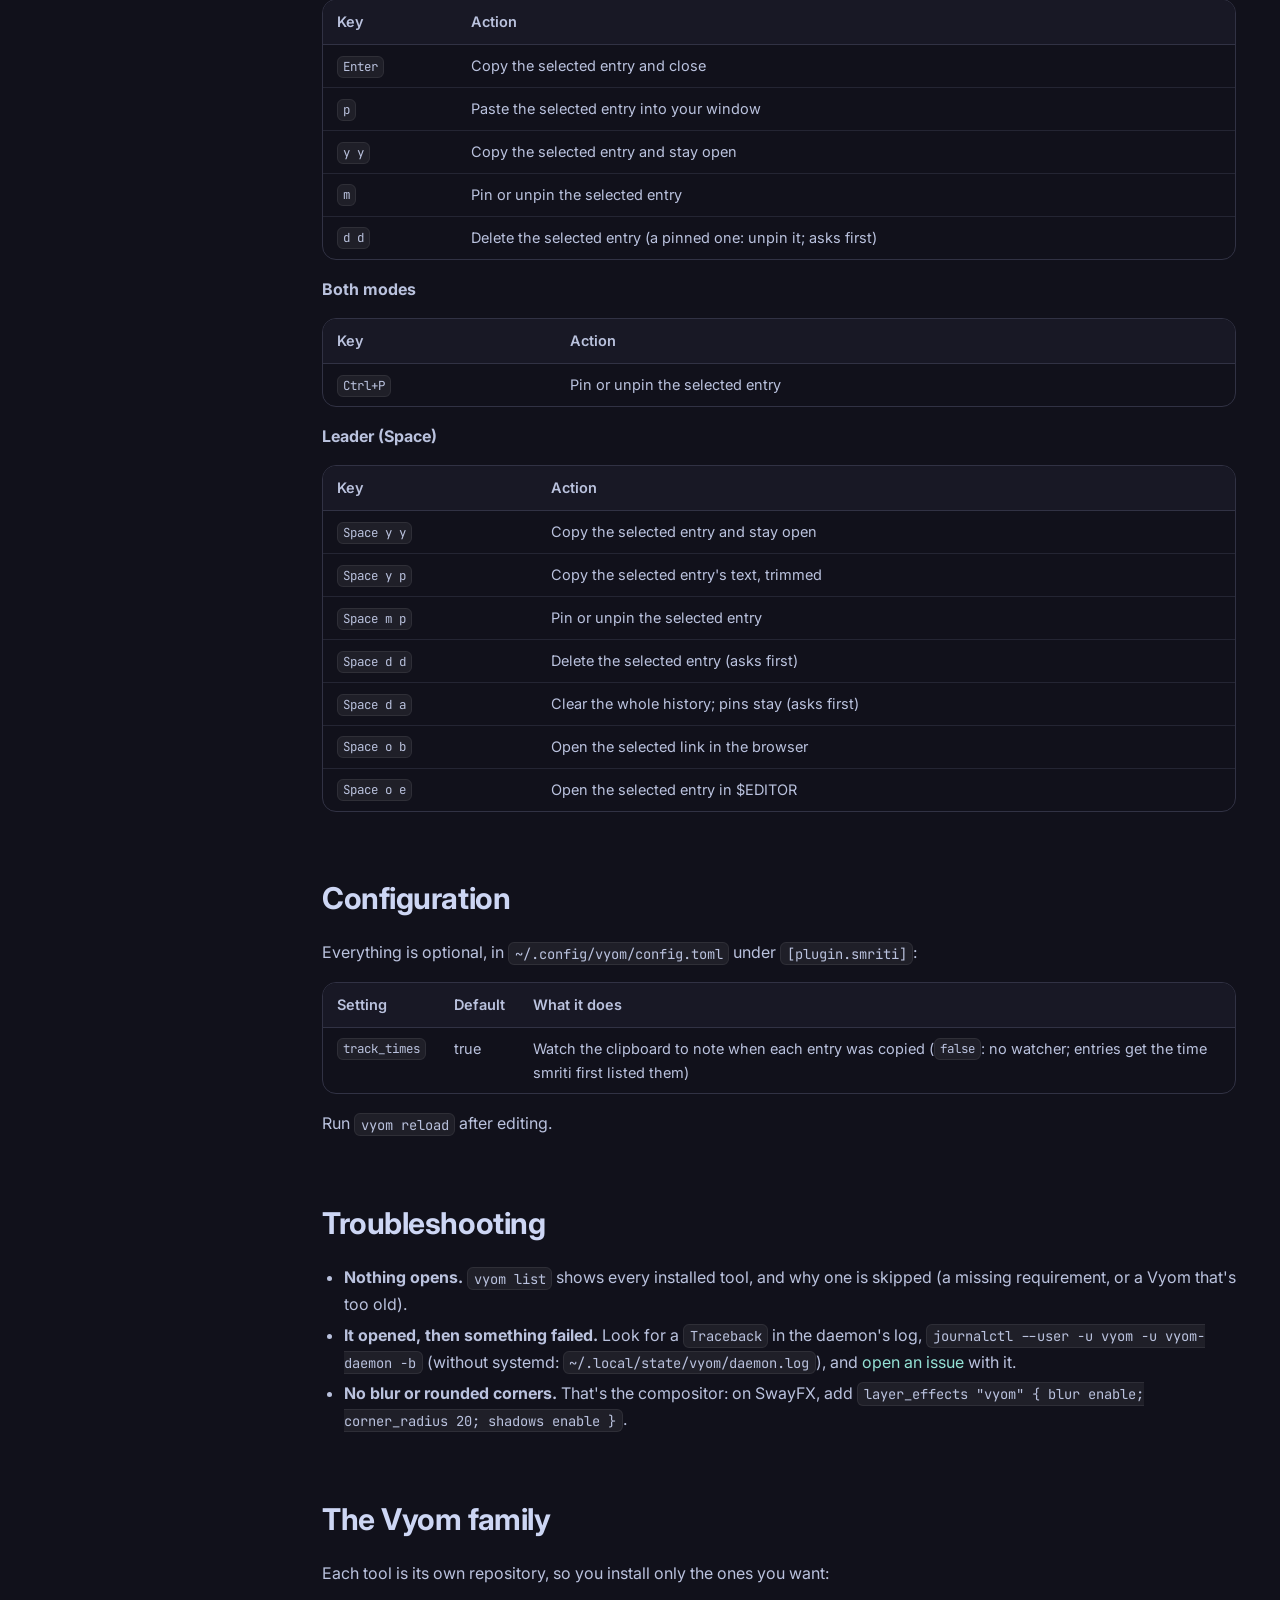
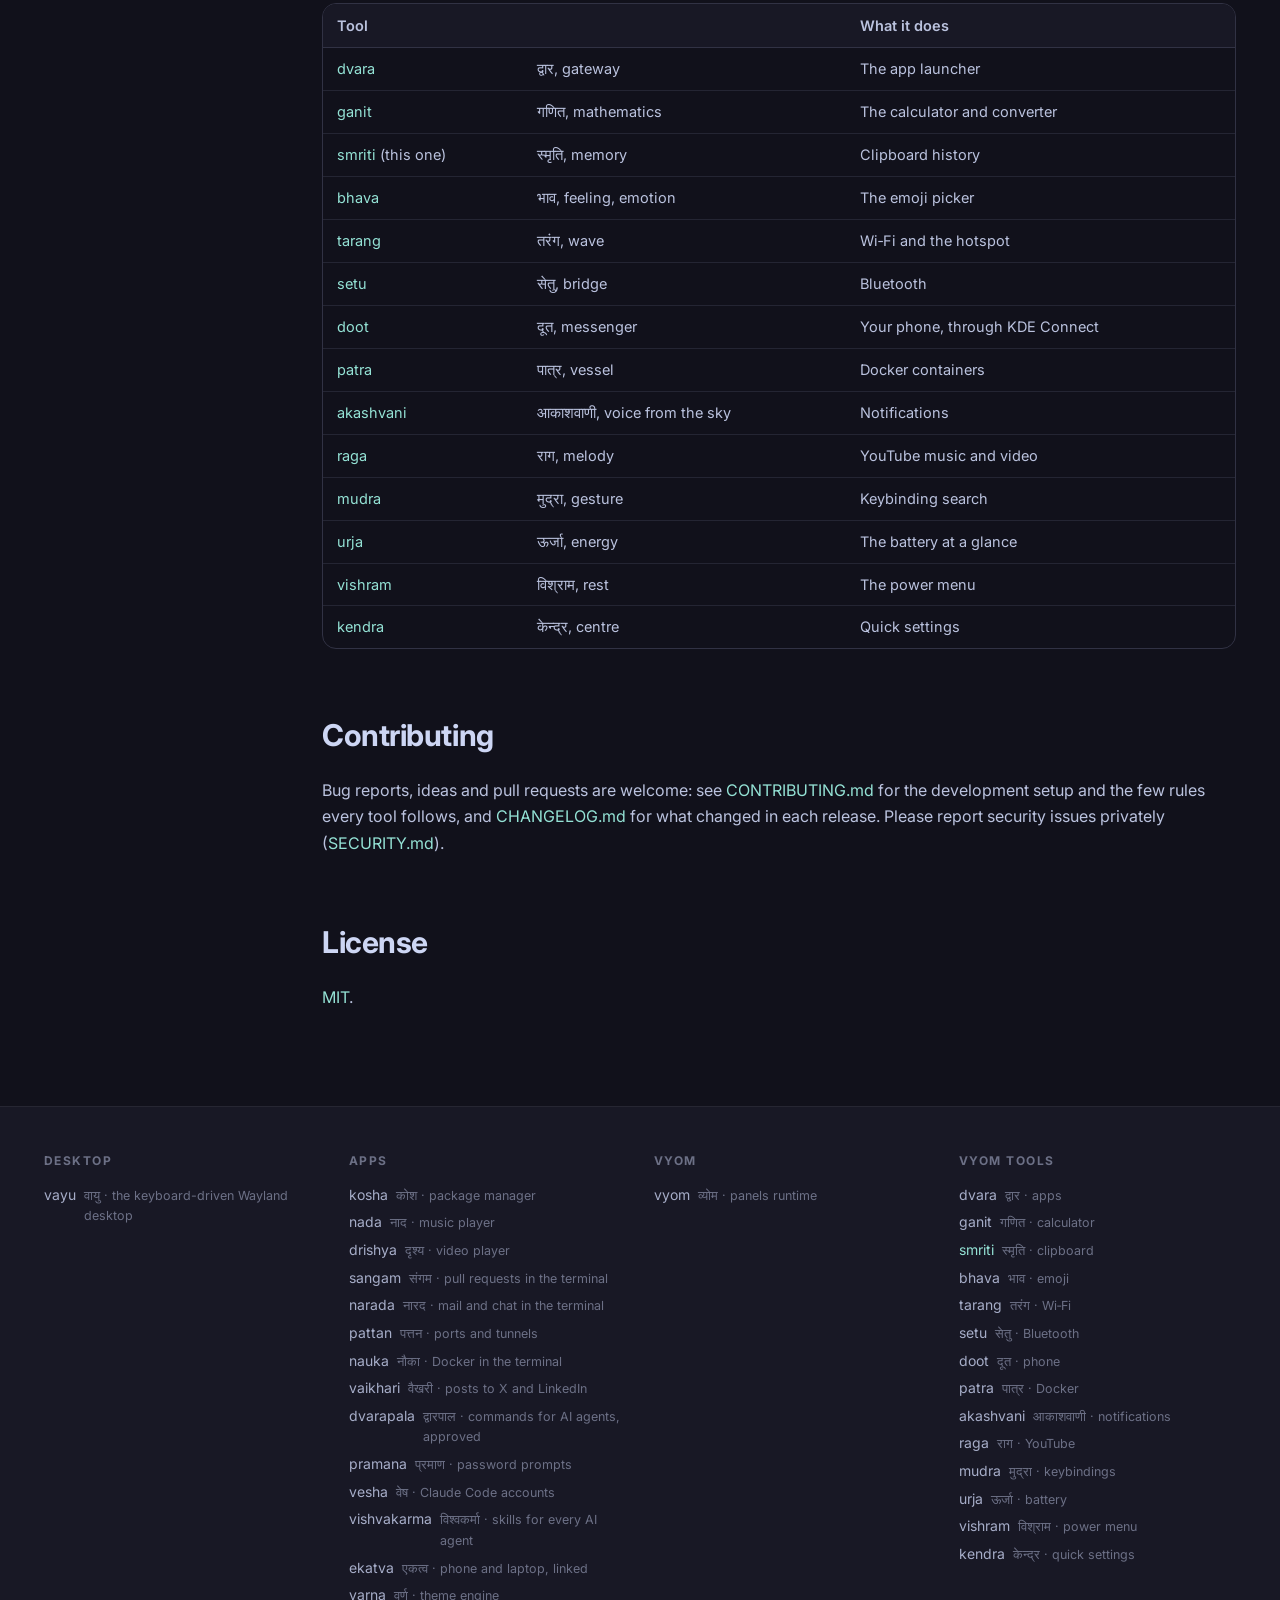
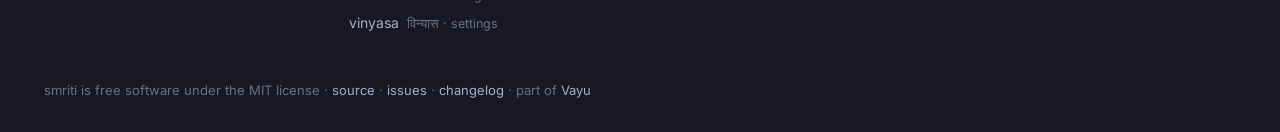
==== commit 039e03b8: "v0.4.0: vim keys on Vyom 0.7: dd deletes with a y-only confirm, m pins, p pastes Co-Authored-By: Cla" ====
--- a/docs/index.html
+++ b/docs/index.html
@@ -25,8 +25,8 @@
 <p class="lead">Clipboard history (cliphist): grouped by time, links, images, code and commands told apart by colour, thumbnails, a full preview, pins.</p>
 <figure class="shloka"><p lang="sa">नष्टो मोहः स्मृतिर्लब्धा त्वत्प्रसादान्मयाच्युत ।<br>स्थितोऽस्मि गतसन्देहः करिष्ये वचनं तव ॥</p><figcaption>Confusion is gone and memory regained; I stand free of doubt. <cite>Bhagavad Gītā 18.73</cite></figcaption></figure>
 <div class="cta"><a class="btn primary" href="#install">Install</a><a class="btn" href="https://github.com/Theyashsawarkar/smriti">GitHub ↗</a>
-<a class="btn" href="changelog.html">What's new in v0.3.0</a></div>
-<div class="meta"><span><b>v0.3.0</b> latest</span><span><b>7</b> releases</span><span><b>4</b> decisions recorded</span><span><b>MIT</b> license</span></div>
+<a class="btn" href="changelog.html">What's new in v0.4.0</a></div>
+<div class="meta"><span><b>v0.4.0</b> latest</span><span><b>8</b> releases</span><span><b>4</b> decisions recorded</span><span><b>MIT</b> license</span></div>
 </div><img class="logo" src="assets/logo.svg" alt="smriti logo"></div></section>
 <div class="wrap"><aside class="toc"><b>On this page</b><a class="l2" href="#features">Features</a><a class="l2" href="#install">Install</a><a class="l3" href="#requirements">Requirements</a><a class="l3" href="#install">Install</a><a class="l3" href="#update-and-uninstall">Update and uninstall</a><a class="l2" href="#usage">Usage</a><a class="l2" href="#configuration">Configuration</a><a class="l2" href="#troubleshooting">Troubleshooting</a><a class="l2" href="#the-vyom-family">The Vyom family</a><a class="l2" href="#contributing">Contributing</a><a class="l2" href="#license">License</a></aside><article>
 <!-- No screenshot: clipboard shows personal data (your own clipboard). -->
@@ -37,7 +37,7 @@
 <blockquote><p><em>Smriti</em> (स्मृति) is Sanskrit for "memory": everything you copied, remembered.</p></blockquote>
 <p>smriti is clipboard history for <a href="https://github.com/Theyashsawarkar/vyom">Vyom</a>: one keyboard-driven panel that opens instantly, with live data, a preview and a key for everything. It runs on any compositor with the layer-shell protocol (sway, Hyprland, river, niri, Wayfire, labwc…). In <a href="https://github.com/Theyashsawarkar/vayu">Vayu</a>, the desktop it was built for, it replaces <code>cliphist list | wofi --dmenu</code>.</p>
 <h2 id="features"><a class="anchor" href="#features">#</a>Features</h2>
-<ul><li>Your cliphist history <strong>grouped by when you copied it</strong>: Pinned, Just now, Today, Yesterday, Older, with an age on every row.</li><li>Each entry recognised as a <strong>link, image, code, command, email or text</strong>, each with its own colour and icon (link blue, code green, command peach, image mauve, text teal), and a filter tab for each in the same colour.</li><li><strong>Images as thumbnails</strong> right in the list, links with their site, code and commands in a monospace font.</li><li>A full preview: the whole text (not cliphist's cut-off line), <strong>code with syntax colours</strong>, how long ago you copied it.</li><li><code>Enter</code> copies; <code>Ctrl+Enter</code> copies and pastes into the window you were in.</li><li><strong>Pin</strong> what you reuse (<code>Ctrl+P</code>); delete what shouldn't be kept (<code>Delete</code>, pressed twice: it can't be undone).</li><li>cliphist keeps no times, so smriti notes them while Vyom runs (it watches the clipboard with <code>wl-paste --watch</code>); entries from before that are under Older.</li><li>Keyboard first: every action has a key, shown in the footer; the mouse works too.</li><li>Never freezes the panel: slow commands run in the background.</li></ul>
+<ul><li>Your cliphist history <strong>grouped by when you copied it</strong>: Pinned, Just now, Today, Yesterday, Older, with an age on every row.</li><li>Each entry recognised as a <strong>link, image, code, command, email or text</strong>, each with its own colour and icon (link blue, code green, command peach, image mauve, text teal), and a filter tab for each in the same colour.</li><li><strong>Images as thumbnails</strong> right in the list, links with their site, code and commands in a monospace font.</li><li>A full preview: the whole text (not cliphist's cut-off line), <strong>code with syntax colours</strong>, how long ago you copied it.</li><li><code>Enter</code> copies; <code>Ctrl+Enter</code> copies and pastes into the window you were in.</li><li><strong>Pin</strong> what you reuse (<code>m</code>); delete what shouldn't be kept (<code>d d</code>, which asks first: it can't be undone).</li><li>cliphist keeps no times, so smriti notes them while Vyom runs (it watches the clipboard with <code>wl-paste --watch</code>); entries from before that are under Older.</li><li>Keyboard first: every action has a key, shown in the footer; the mouse works too.</li><li>Never freezes the panel: slow commands run in the background.</li></ul>
 <h2 id="install"><a class="anchor" href="#install">#</a>Install</h2>
 <h3 id="requirements"><a class="anchor" href="#requirements">#</a>Requirements</h3>
 <ul><li><a href="https://github.com/Theyashsawarkar/vyom">Vyom</a> 0.6.0 or newer (Python 3.11+, PyGObject, GTK 4, <a href="https://github.com/wmww/gtk4-layer-shell">gtk4-layer-shell</a>, a Nerd Font)</li><li><code>cliphist</code>, <code>wl-copy</code> (and <code>wl-paste</code>, to note when you copied each entry)</li><li>optional: wtype (Ctrl+Enter paste)</li></ul>
@@ -51,9 +51,18 @@
 <pre class="code" data-lang="sh"><code>git -C ~/.local/share/vyom/plugins/smriti pull &amp;&amp; vyom reload     # update
 rm -rf ~/.local/share/vyom/plugins/smriti &amp;&amp; vyom reload          # uninstall</code></pre>
 <h2 id="usage"><a class="anchor" href="#usage">#</a>Usage</h2>
-<p>Open it with <code>vyom smriti</code> (or your key). Type to search; the footer always shows the keys for what's selected.</p>
-<div class="table"><table><thead><tr><th>Key</th><th>Action</th></tr></thead><tbody><tr><td><code>Enter</code></td><td>Copy the selected entry</td></tr><tr><td><code>Ctrl+Enter</code></td><td>Paste the selected entry (copies it, then pastes into your window)</td></tr><tr><td><code>Ctrl+P</code></td><td>Pin or unpin the selected entry</td></tr><tr><td><code>Delete</code></td><td>Delete the selected entry from the history (press twice: it can't be undone)</td></tr><tr><td><code>Esc</code></td><td>Close the panel</td></tr></tbody></table></div>
-<p>Every Vyom panel also has <code>Up</code>/<code>Down</code> (or <code>Ctrl+K</code>/<code>Ctrl+J</code>) to move and <code>Page Up</code>/<code>Page Down</code> to jump; its tabs, its main kinds, switch with <code>Tab</code>/<code>Shift+Tab</code> (or <code>Ctrl+H</code>/<code>Ctrl+L</code>), or <code>Ctrl+1</code>..<code>Ctrl+9</code> for the first to the ninth.</p>
+<p>Open it with <code>vyom smriti</code> (or your key). It opens in insert mode: type to search. <code>Esc</code> goes to normal mode, where every key is a command and <code>Space</code> is the leader (a strip shows what comes next); <code>i</code> or <code>/</code> types again. The footer always shows the keys for what's selected.</p>
+<!-- KEYS (generated by scripts/keybinds.py from smriti/vim.py) -->
+<p>Vyom's keys work too (every vim tool has them): <code>?</code> and <code>Space ?</code> list every key, <code>Space Space</code> is the palette, <code>j</code> / <code>k</code> move, <code>gg</code> / <code>G</code> jump, <code>/</code> searches again, <code>H</code> / <code>L</code> switch tabs, <code>q</code> closes, <code>Space u f</code> is fullscreen, <code>Esc</code> steps back.</p>
+<p><strong>Insert mode (typing; smriti opens in it)</strong></p>
+<div class="table"><table><thead><tr><th>Key</th><th>Action</th></tr></thead><tbody><tr><td><code>Enter</code></td><td>Copy the selected entry</td></tr><tr><td><code>Ctrl+Enter</code></td><td>Paste the selected entry (copies it, then pastes into your window)</td></tr></tbody></table></div>
+<p><strong>Normal mode</strong></p>
+<div class="table"><table><thead><tr><th>Key</th><th>Action</th></tr></thead><tbody><tr><td><code>Enter</code></td><td>Copy the selected entry and close</td></tr><tr><td><code>p</code></td><td>Paste the selected entry into your window</td></tr><tr><td><code>y y</code></td><td>Copy the selected entry and stay open</td></tr><tr><td><code>m</code></td><td>Pin or unpin the selected entry</td></tr><tr><td><code>d d</code></td><td>Delete the selected entry (a pinned one: unpin it; asks first)</td></tr></tbody></table></div>
+<p><strong>Both modes</strong></p>
+<div class="table"><table><thead><tr><th>Key</th><th>Action</th></tr></thead><tbody><tr><td><code>Ctrl+P</code></td><td>Pin or unpin the selected entry</td></tr></tbody></table></div>
+<p><strong>Leader (Space)</strong></p>
+<div class="table"><table><thead><tr><th>Key</th><th>Action</th></tr></thead><tbody><tr><td><code>Space y y</code></td><td>Copy the selected entry and stay open</td></tr><tr><td><code>Space y p</code></td><td>Copy the selected entry's text, trimmed</td></tr><tr><td><code>Space m p</code></td><td>Pin or unpin the selected entry</td></tr><tr><td><code>Space d d</code></td><td>Delete the selected entry (asks first)</td></tr><tr><td><code>Space d a</code></td><td>Clear the whole history; pins stay (asks first)</td></tr><tr><td><code>Space o b</code></td><td>Open the selected link in the browser</td></tr><tr><td><code>Space o e</code></td><td>Open the selected entry in $EDITOR</td></tr></tbody></table></div>
+<!-- END KEYS -->
 <h2 id="configuration"><a class="anchor" href="#configuration">#</a>Configuration</h2>
 <p>Everything is optional, in <code>~/.config/vyom/config.toml</code> under <code>[plugin.smriti]</code>:</p>
 <div class="table"><table><thead><tr><th>Setting</th><th>Default</th><th>What it does</th></tr></thead><tbody><tr><td><code>track_times</code></td><td>true</td><td>Watch the clipboard to note when each entry was copied (<code>false</code>: no watcher; entries get the time smriti first listed them)</td></tr></tbody></table></div>
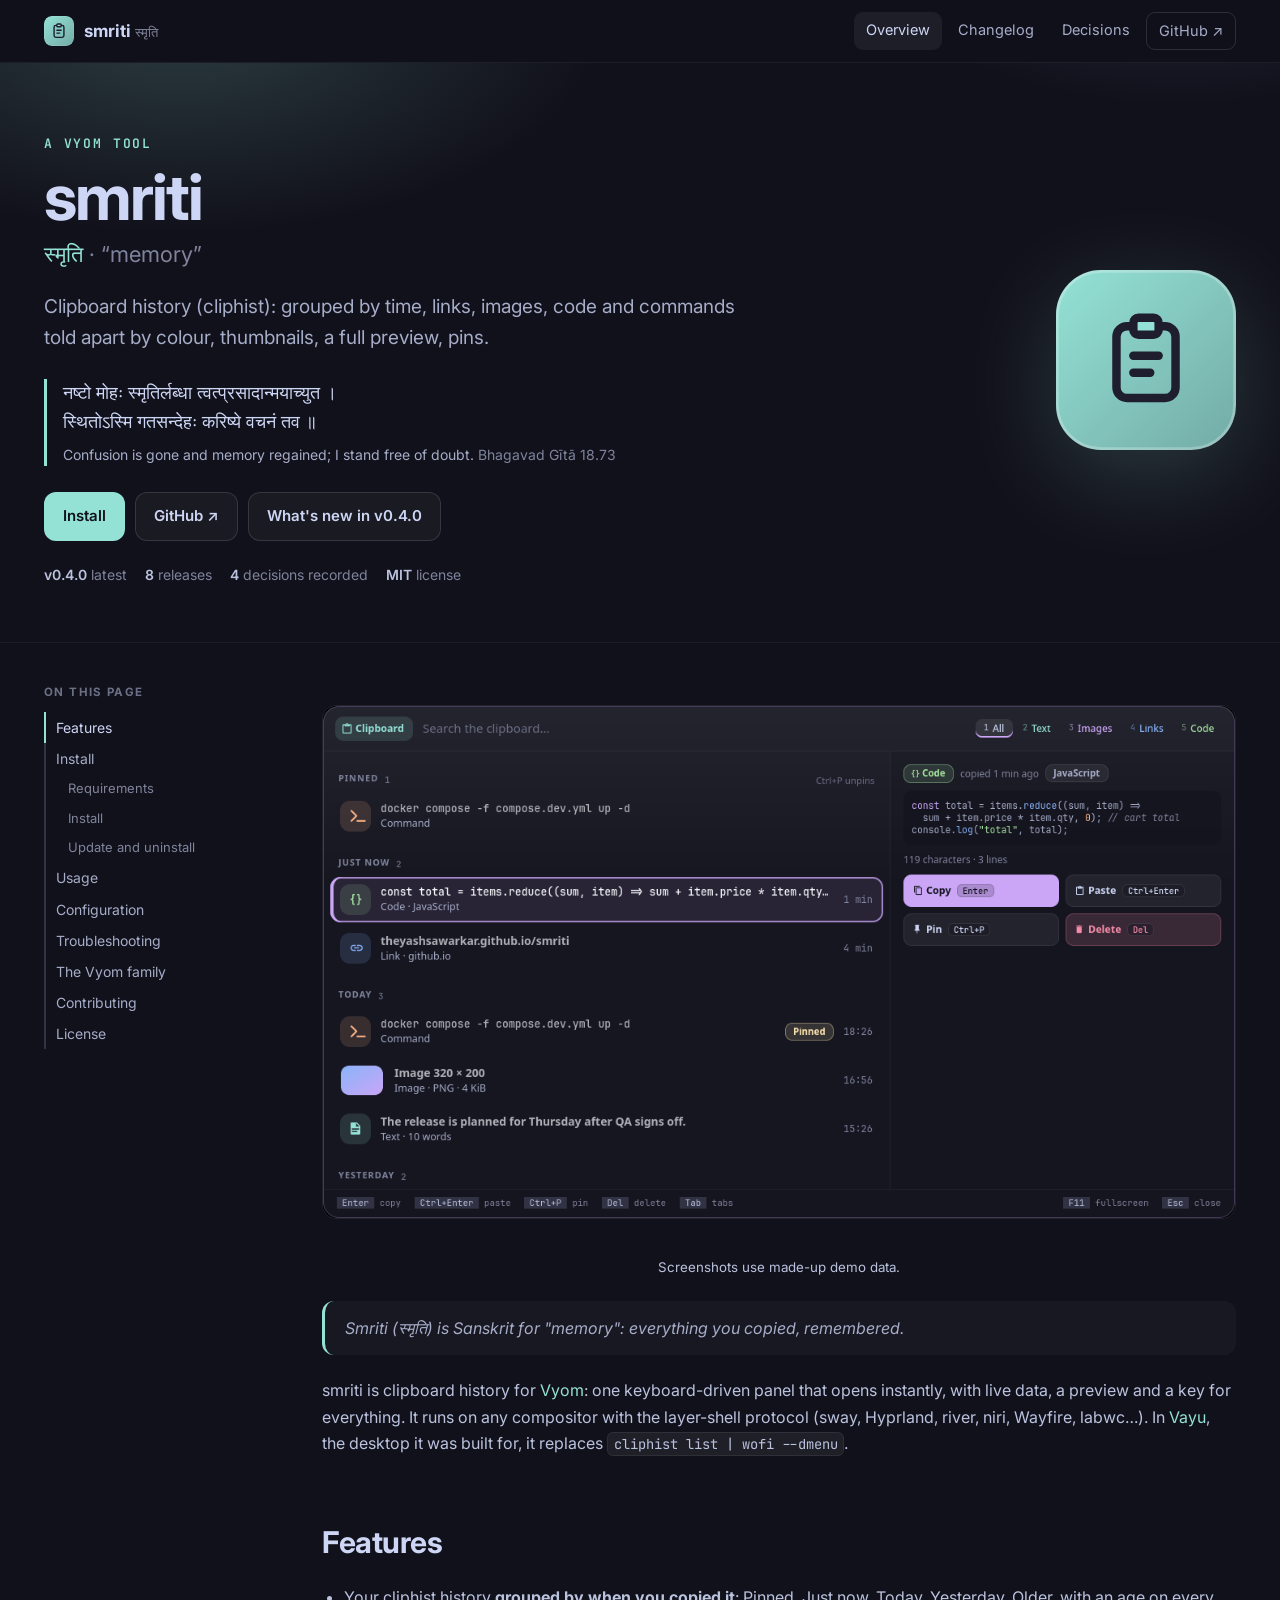
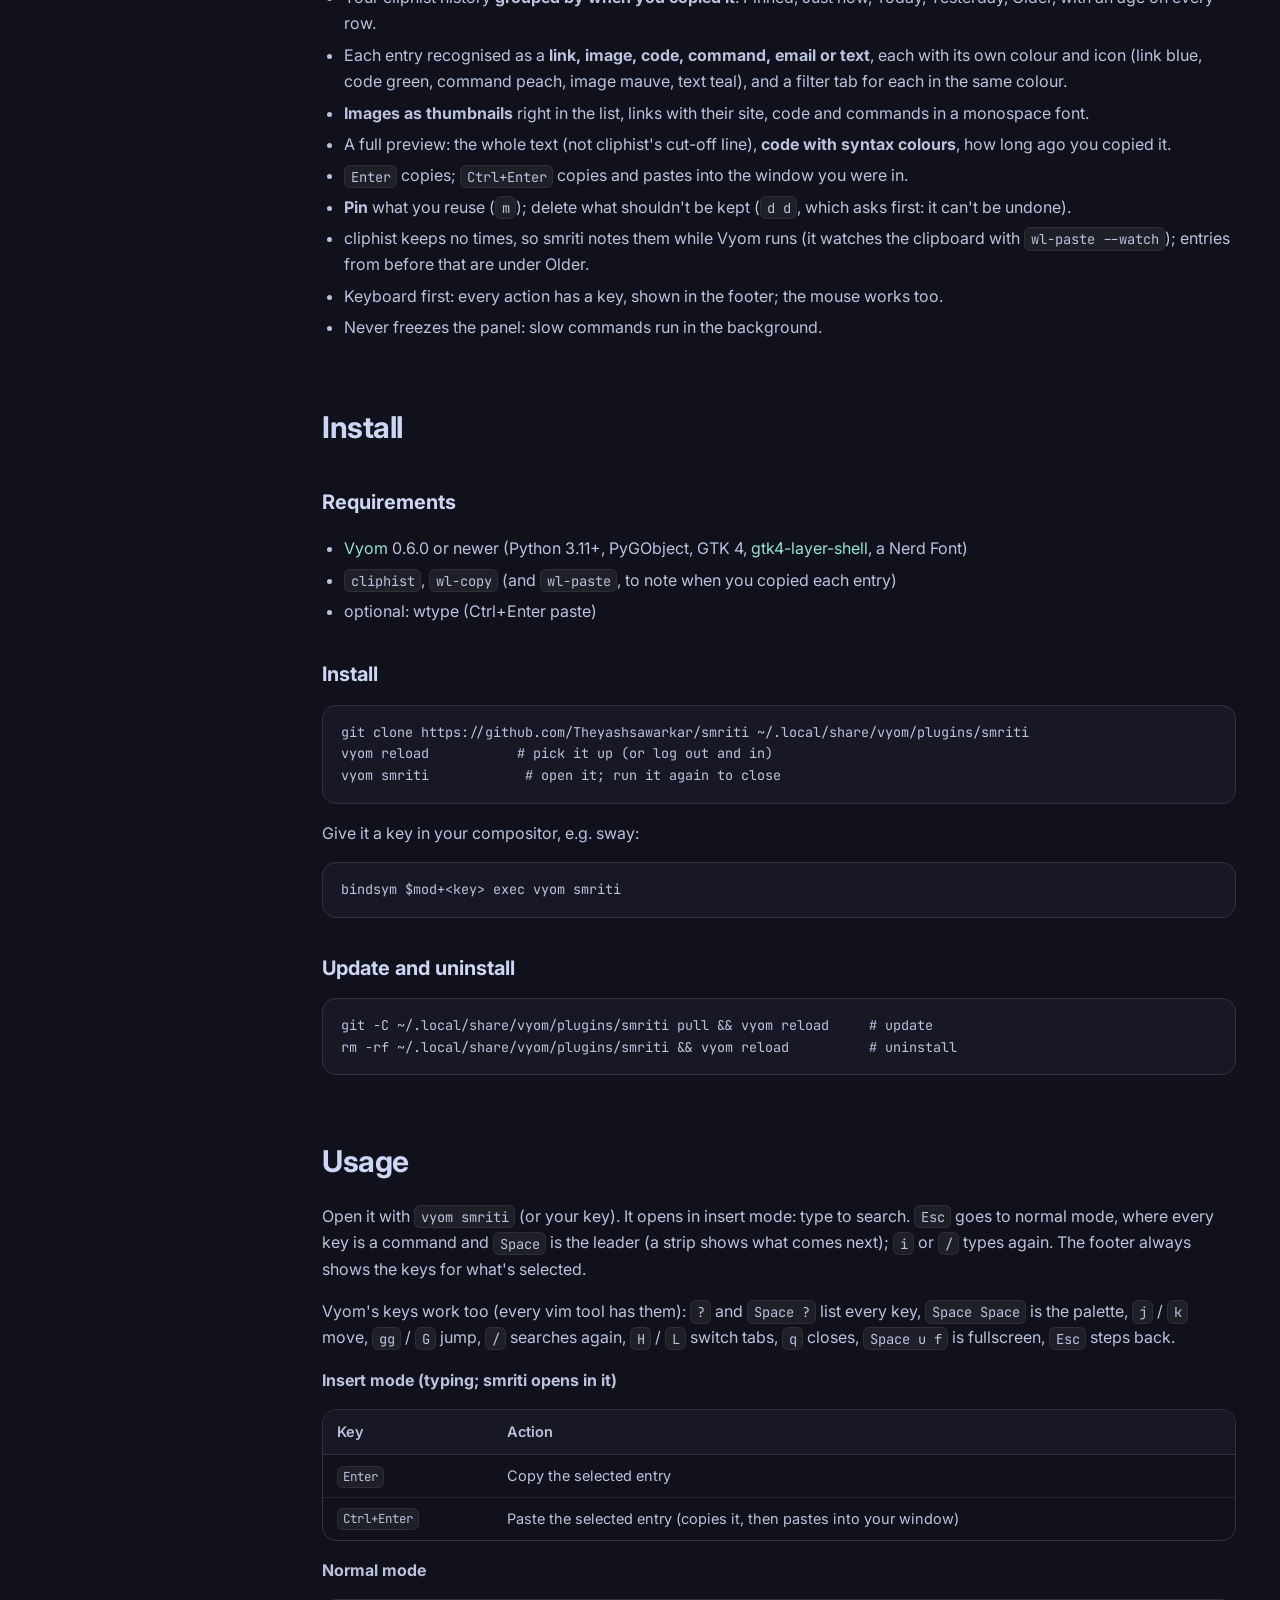
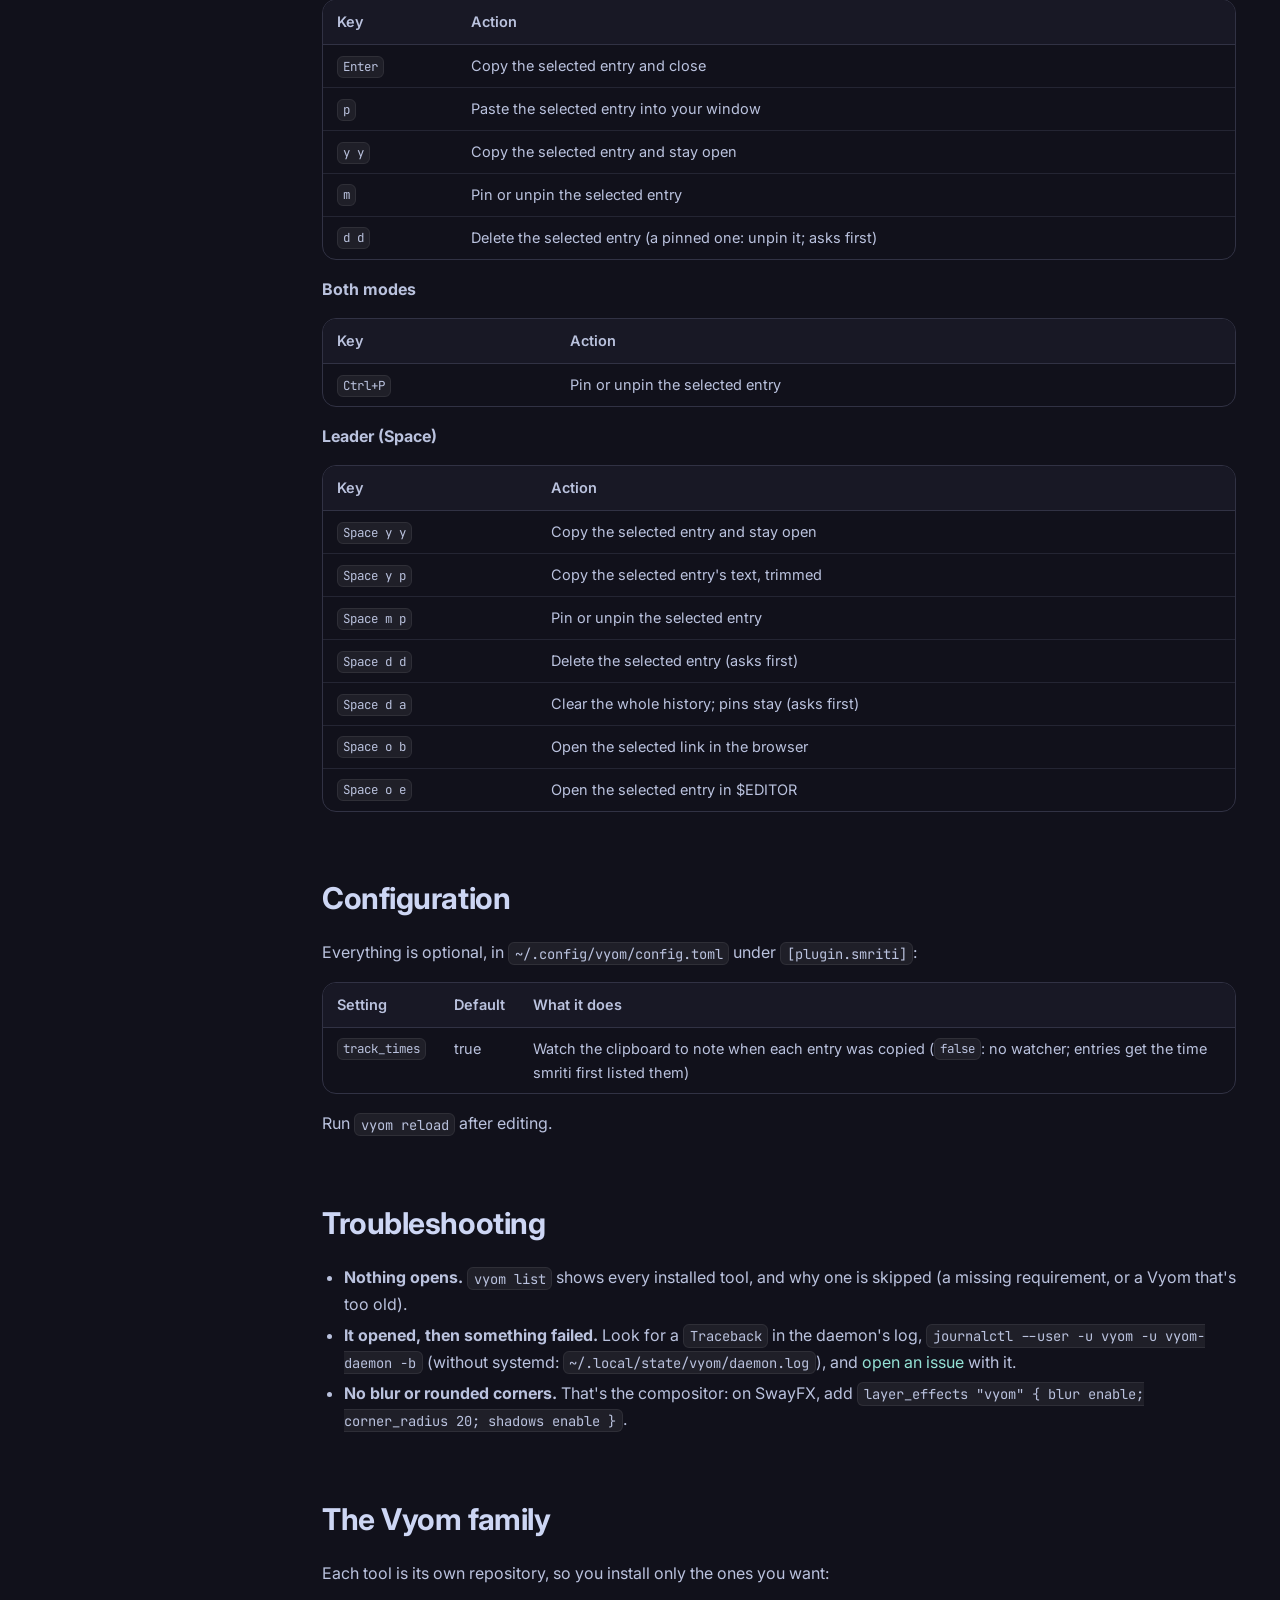
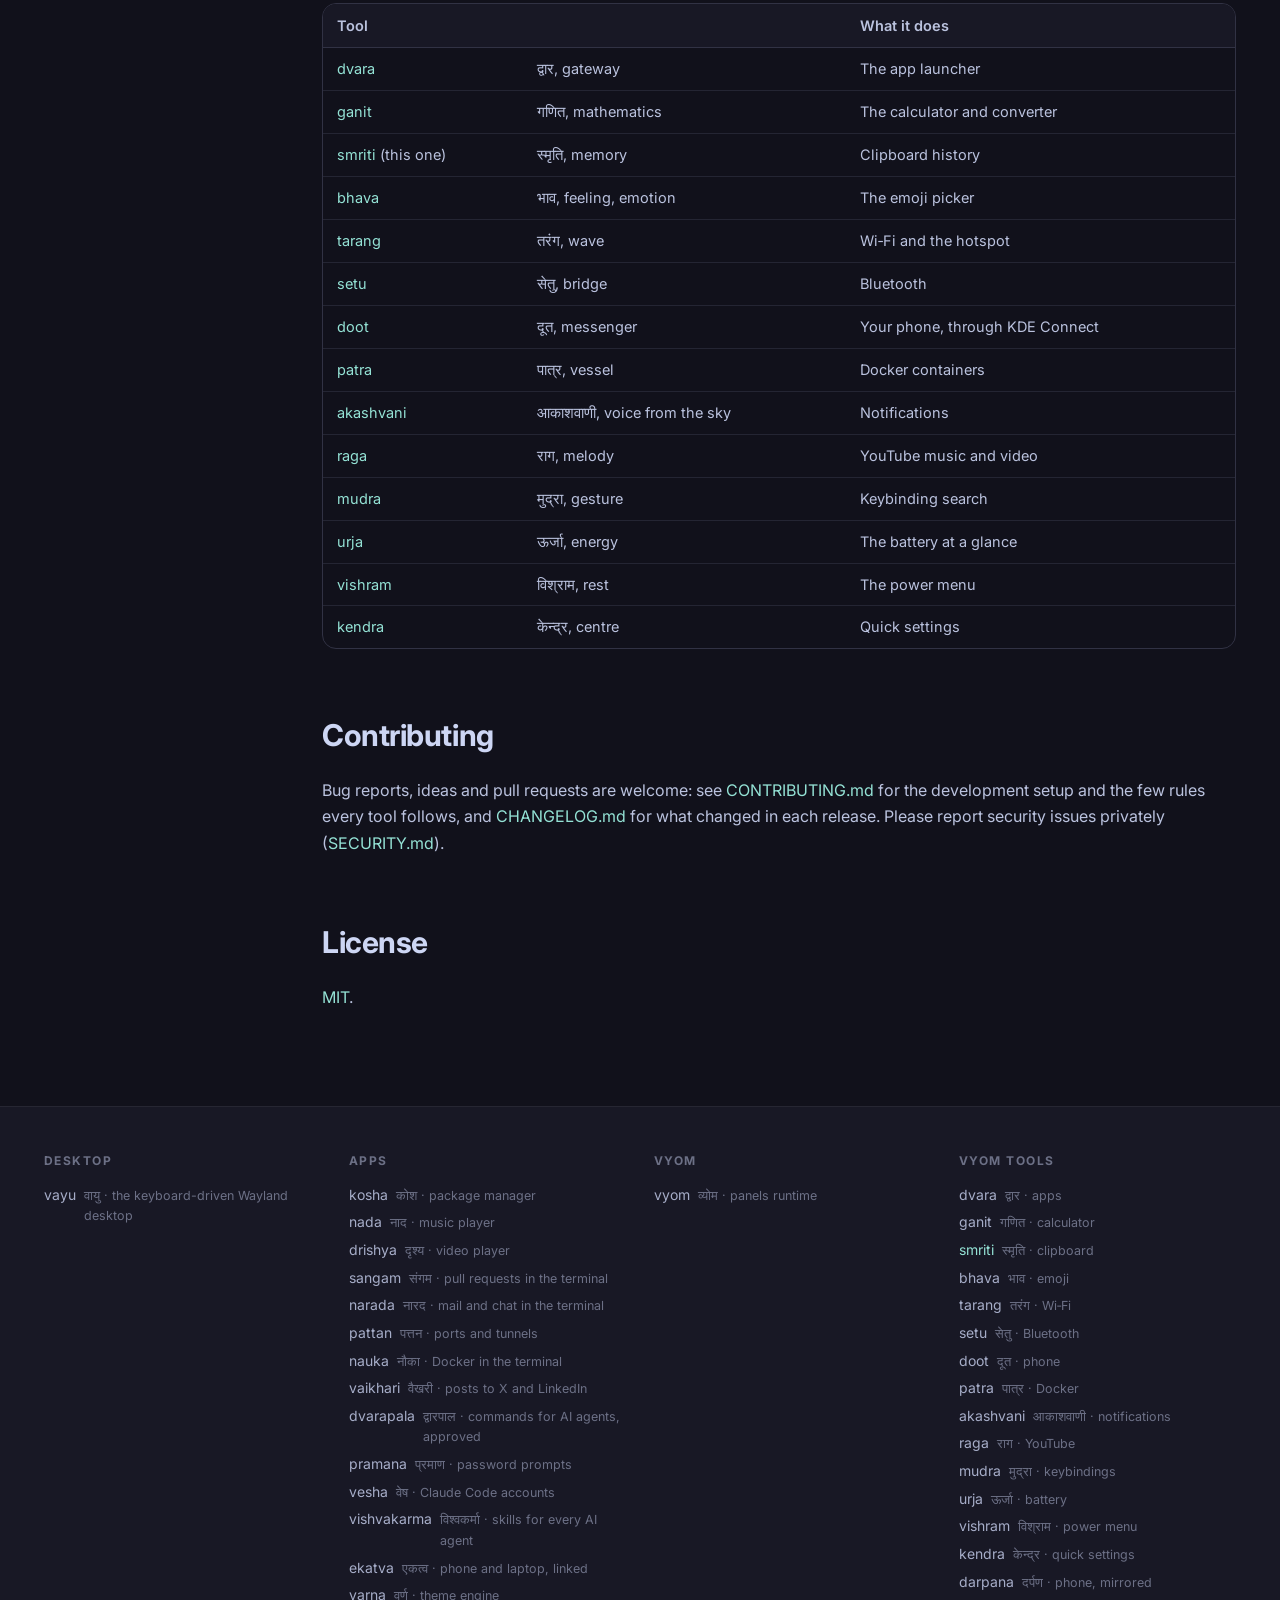
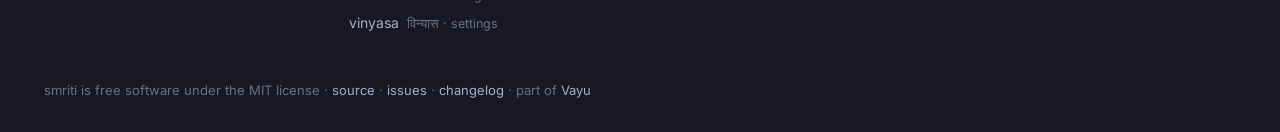
==== commit c14be3cf: "Website: Darpaṇa joins the family list Co-Authored-By: Claude Opus 5.5 <noreply@anthropic.com>" ====
--- a/docs/index.html
+++ b/docs/index.html
@@ -77,7 +77,7 @@
 <h2 id="license"><a class="anchor" href="#license">#</a>License</h2>
 <p><a href="https://github.com/Theyashsawarkar/smriti/blob/main/LICENSE">MIT</a>.</p>
 </article></div>
-<footer><div class="in"><div><h4>Desktop</h4><a href="https://theyashsawarkar.github.io/vayu/" class="">vayu <span>वायु · the keyboard-driven Wayland desktop</span></a></div><div><h4>Apps</h4><a href="https://theyashsawarkar.github.io/kosha/" class="">kosha <span>कोश · package manager</span></a><a href="https://theyashsawarkar.github.io/nada/" class="">nada <span>नाद · music player</span></a><a href="https://theyashsawarkar.github.io/drishya/" class="">drishya <span>दृश्य · video player</span></a><a href="https://theyashsawarkar.github.io/sangam/" class="">sangam <span>संगम · pull requests in the terminal</span></a><a href="https://theyashsawarkar.github.io/narada/" class="">narada <span>नारद · mail and chat in the terminal</span></a><a href="https://theyashsawarkar.github.io/pattan/" class="">pattan <span>पत्तन · ports and tunnels</span></a><a href="https://theyashsawarkar.github.io/nauka/" class="">nauka <span>नौका · Docker in the terminal</span></a><a href="https://theyashsawarkar.github.io/vaikhari/" class="">vaikhari <span>वैखरी · posts to X and LinkedIn</span></a><a href="https://theyashsawarkar.github.io/dvarapala/" class="">dvarapala <span>द्वारपाल · commands for AI agents, approved</span></a><a href="https://theyashsawarkar.github.io/pramana/" class="">pramana <span>प्रमाण · password prompts</span></a><a href="https://theyashsawarkar.github.io/vesha/" class="">vesha <span>वेष · Claude Code accounts</span></a><a href="https://theyashsawarkar.github.io/vishvakarma/" class="">vishvakarma <span>विश्वकर्मा · skills for every AI agent</span></a><a href="https://theyashsawarkar.github.io/ekatva/" class="">ekatva <span>एकत्व · phone and laptop, linked</span></a><a href="https://theyashsawarkar.github.io/varna/" class="">varna <span>वर्ण · theme engine</span></a><a href="https://theyashsawarkar.github.io/vinyasa/" class="">vinyasa <span>विन्यास · settings</span></a></div><div><h4>Vyom</h4><a href="https://theyashsawarkar.github.io/vyom/" class="">vyom <span>व्योम · panels runtime</span></a></div><div><h4>Vyom tools</h4><a href="https://theyashsawarkar.github.io/dvara/" class="">dvara <span>द्वार · apps</span></a><a href="https://theyashsawarkar.github.io/ganit/" class="">ganit <span>गणित · calculator</span></a><a href="https://theyashsawarkar.github.io/smriti/" class="me">smriti <span>स्मृति · clipboard</span></a><a href="https://theyashsawarkar.github.io/bhava/" class="">bhava <span>भाव · emoji</span></a><a href="https://theyashsawarkar.github.io/tarang/" class="">tarang <span>तरंग · Wi‑Fi</span></a><a href="https://theyashsawarkar.github.io/setu/" class="">setu <span>सेतु · Bluetooth</span></a><a href="https://theyashsawarkar.github.io/doot/" class="">doot <span>दूत · phone</span></a><a href="https://theyashsawarkar.github.io/patra/" class="">patra <span>पात्र · Docker</span></a><a href="https://theyashsawarkar.github.io/akashvani/" class="">akashvani <span>आकाशवाणी · notifications</span></a><a href="https://theyashsawarkar.github.io/raga/" class="">raga <span>राग · YouTube</span></a><a href="https://theyashsawarkar.github.io/mudra/" class="">mudra <span>मुद्रा · keybindings</span></a><a href="https://theyashsawarkar.github.io/urja/" class="">urja <span>ऊर्जा · battery</span></a><a href="https://theyashsawarkar.github.io/vishram/" class="">vishram <span>विश्राम · power menu</span></a><a href="https://theyashsawarkar.github.io/kendra/" class="">kendra <span>केन्द्र · quick settings</span></a></div></div>
+<footer><div class="in"><div><h4>Desktop</h4><a href="https://theyashsawarkar.github.io/vayu/" class="">vayu <span>वायु · the keyboard-driven Wayland desktop</span></a></div><div><h4>Apps</h4><a href="https://theyashsawarkar.github.io/kosha/" class="">kosha <span>कोश · package manager</span></a><a href="https://theyashsawarkar.github.io/nada/" class="">nada <span>नाद · music player</span></a><a href="https://theyashsawarkar.github.io/drishya/" class="">drishya <span>दृश्य · video player</span></a><a href="https://theyashsawarkar.github.io/sangam/" class="">sangam <span>संगम · pull requests in the terminal</span></a><a href="https://theyashsawarkar.github.io/narada/" class="">narada <span>नारद · mail and chat in the terminal</span></a><a href="https://theyashsawarkar.github.io/pattan/" class="">pattan <span>पत्तन · ports and tunnels</span></a><a href="https://theyashsawarkar.github.io/nauka/" class="">nauka <span>नौका · Docker in the terminal</span></a><a href="https://theyashsawarkar.github.io/vaikhari/" class="">vaikhari <span>वैखरी · posts to X and LinkedIn</span></a><a href="https://theyashsawarkar.github.io/dvarapala/" class="">dvarapala <span>द्वारपाल · commands for AI agents, approved</span></a><a href="https://theyashsawarkar.github.io/pramana/" class="">pramana <span>प्रमाण · password prompts</span></a><a href="https://theyashsawarkar.github.io/vesha/" class="">vesha <span>वेष · Claude Code accounts</span></a><a href="https://theyashsawarkar.github.io/vishvakarma/" class="">vishvakarma <span>विश्वकर्मा · skills for every AI agent</span></a><a href="https://theyashsawarkar.github.io/ekatva/" class="">ekatva <span>एकत्व · phone and laptop, linked</span></a><a href="https://theyashsawarkar.github.io/varna/" class="">varna <span>वर्ण · theme engine</span></a><a href="https://theyashsawarkar.github.io/vinyasa/" class="">vinyasa <span>विन्यास · settings</span></a></div><div><h4>Vyom</h4><a href="https://theyashsawarkar.github.io/vyom/" class="">vyom <span>व्योम · panels runtime</span></a></div><div><h4>Vyom tools</h4><a href="https://theyashsawarkar.github.io/dvara/" class="">dvara <span>द्वार · apps</span></a><a href="https://theyashsawarkar.github.io/ganit/" class="">ganit <span>गणित · calculator</span></a><a href="https://theyashsawarkar.github.io/smriti/" class="me">smriti <span>स्मृति · clipboard</span></a><a href="https://theyashsawarkar.github.io/bhava/" class="">bhava <span>भाव · emoji</span></a><a href="https://theyashsawarkar.github.io/tarang/" class="">tarang <span>तरंग · Wi‑Fi</span></a><a href="https://theyashsawarkar.github.io/setu/" class="">setu <span>सेतु · Bluetooth</span></a><a href="https://theyashsawarkar.github.io/doot/" class="">doot <span>दूत · phone</span></a><a href="https://theyashsawarkar.github.io/patra/" class="">patra <span>पात्र · Docker</span></a><a href="https://theyashsawarkar.github.io/akashvani/" class="">akashvani <span>आकाशवाणी · notifications</span></a><a href="https://theyashsawarkar.github.io/raga/" class="">raga <span>राग · YouTube</span></a><a href="https://theyashsawarkar.github.io/mudra/" class="">mudra <span>मुद्रा · keybindings</span></a><a href="https://theyashsawarkar.github.io/urja/" class="">urja <span>ऊर्जा · battery</span></a><a href="https://theyashsawarkar.github.io/vishram/" class="">vishram <span>विश्राम · power menu</span></a><a href="https://theyashsawarkar.github.io/kendra/" class="">kendra <span>केन्द्र · quick settings</span></a><a href="https://theyashsawarkar.github.io/darpana/" class="">darpana <span>दर्पण · phone, mirrored</span></a></div></div>
 <div class="bottom">smriti is free software under the MIT license · <a href="https://github.com/Theyashsawarkar/smriti">source</a> · <a href="https://github.com/Theyashsawarkar/smriti/issues">issues</a> · <a href="changelog.html">changelog</a> · part of <a href="https://theyashsawarkar.github.io/vayu/">Vayu</a></div></footer>
 <script>
 document.querySelectorAll('pre.code').forEach(p=>{const b=document.createElement('button');b.className='copy';b.textContent='Copy';
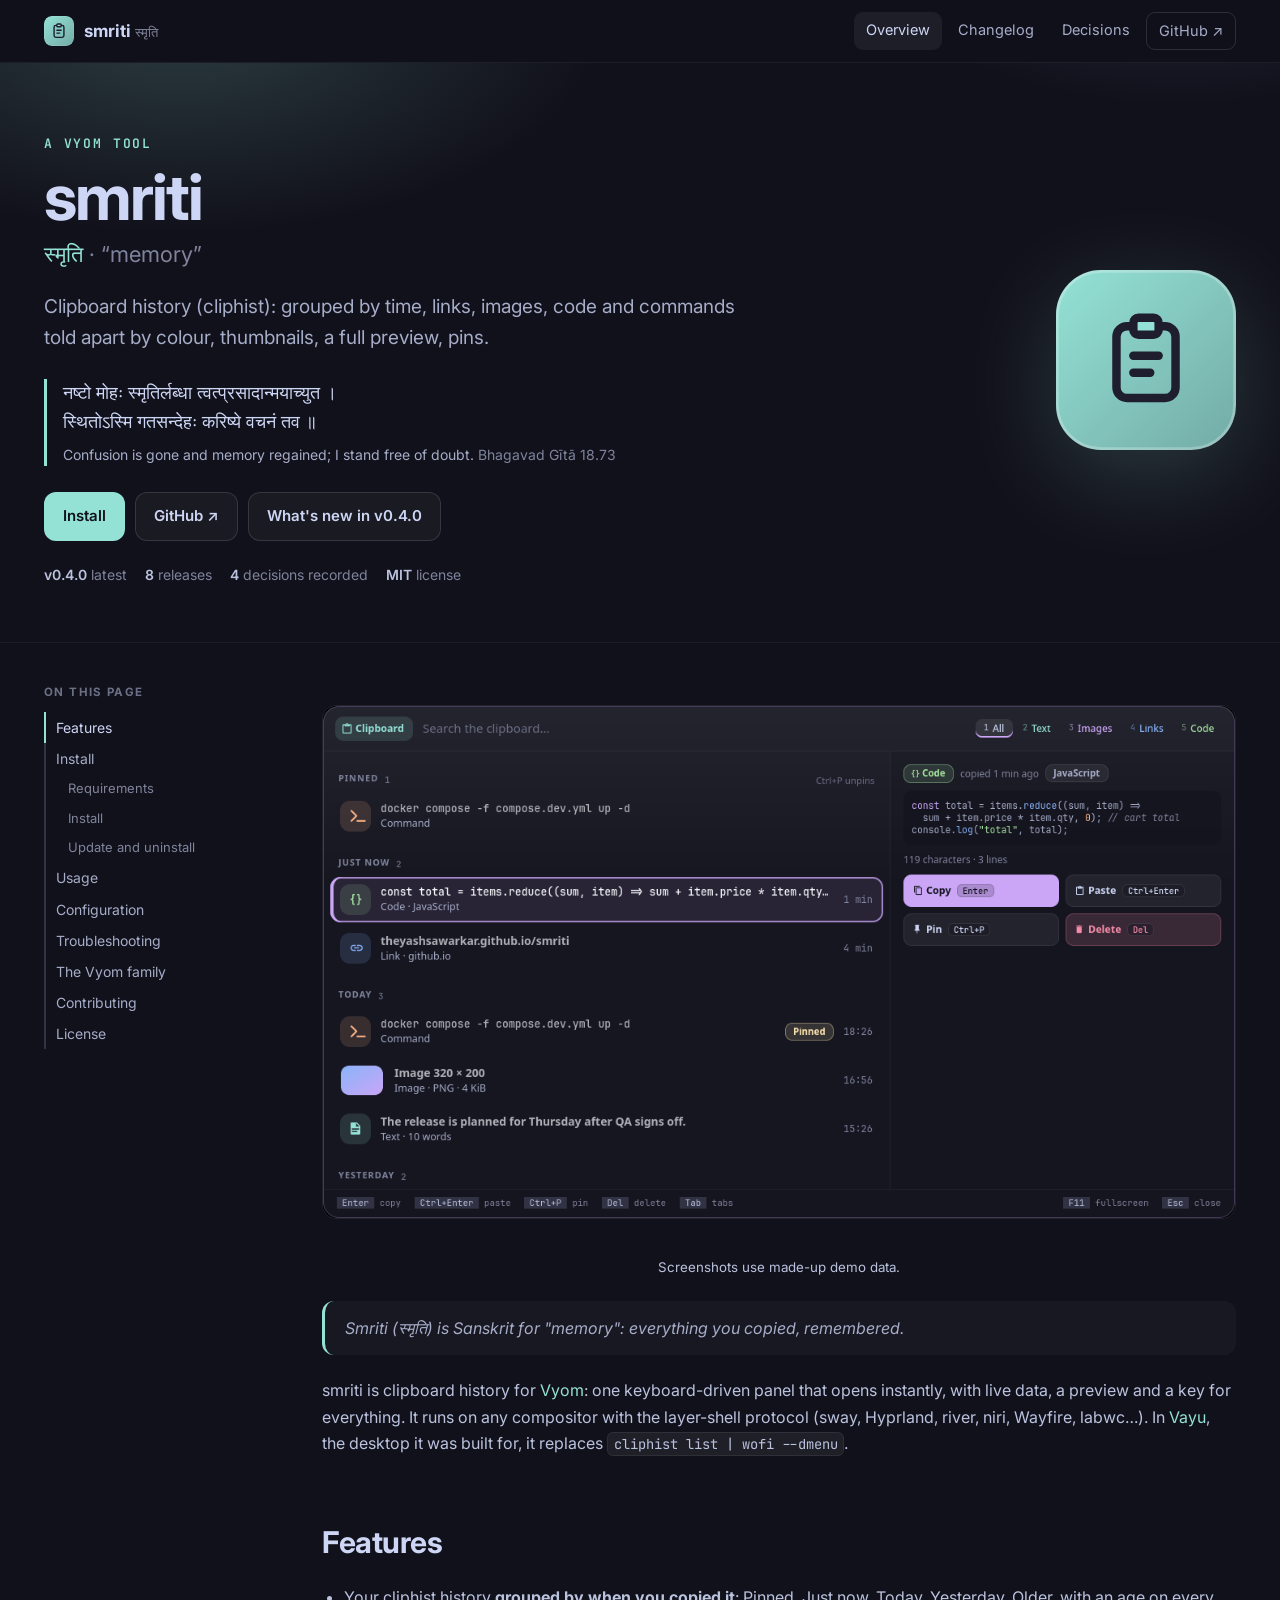
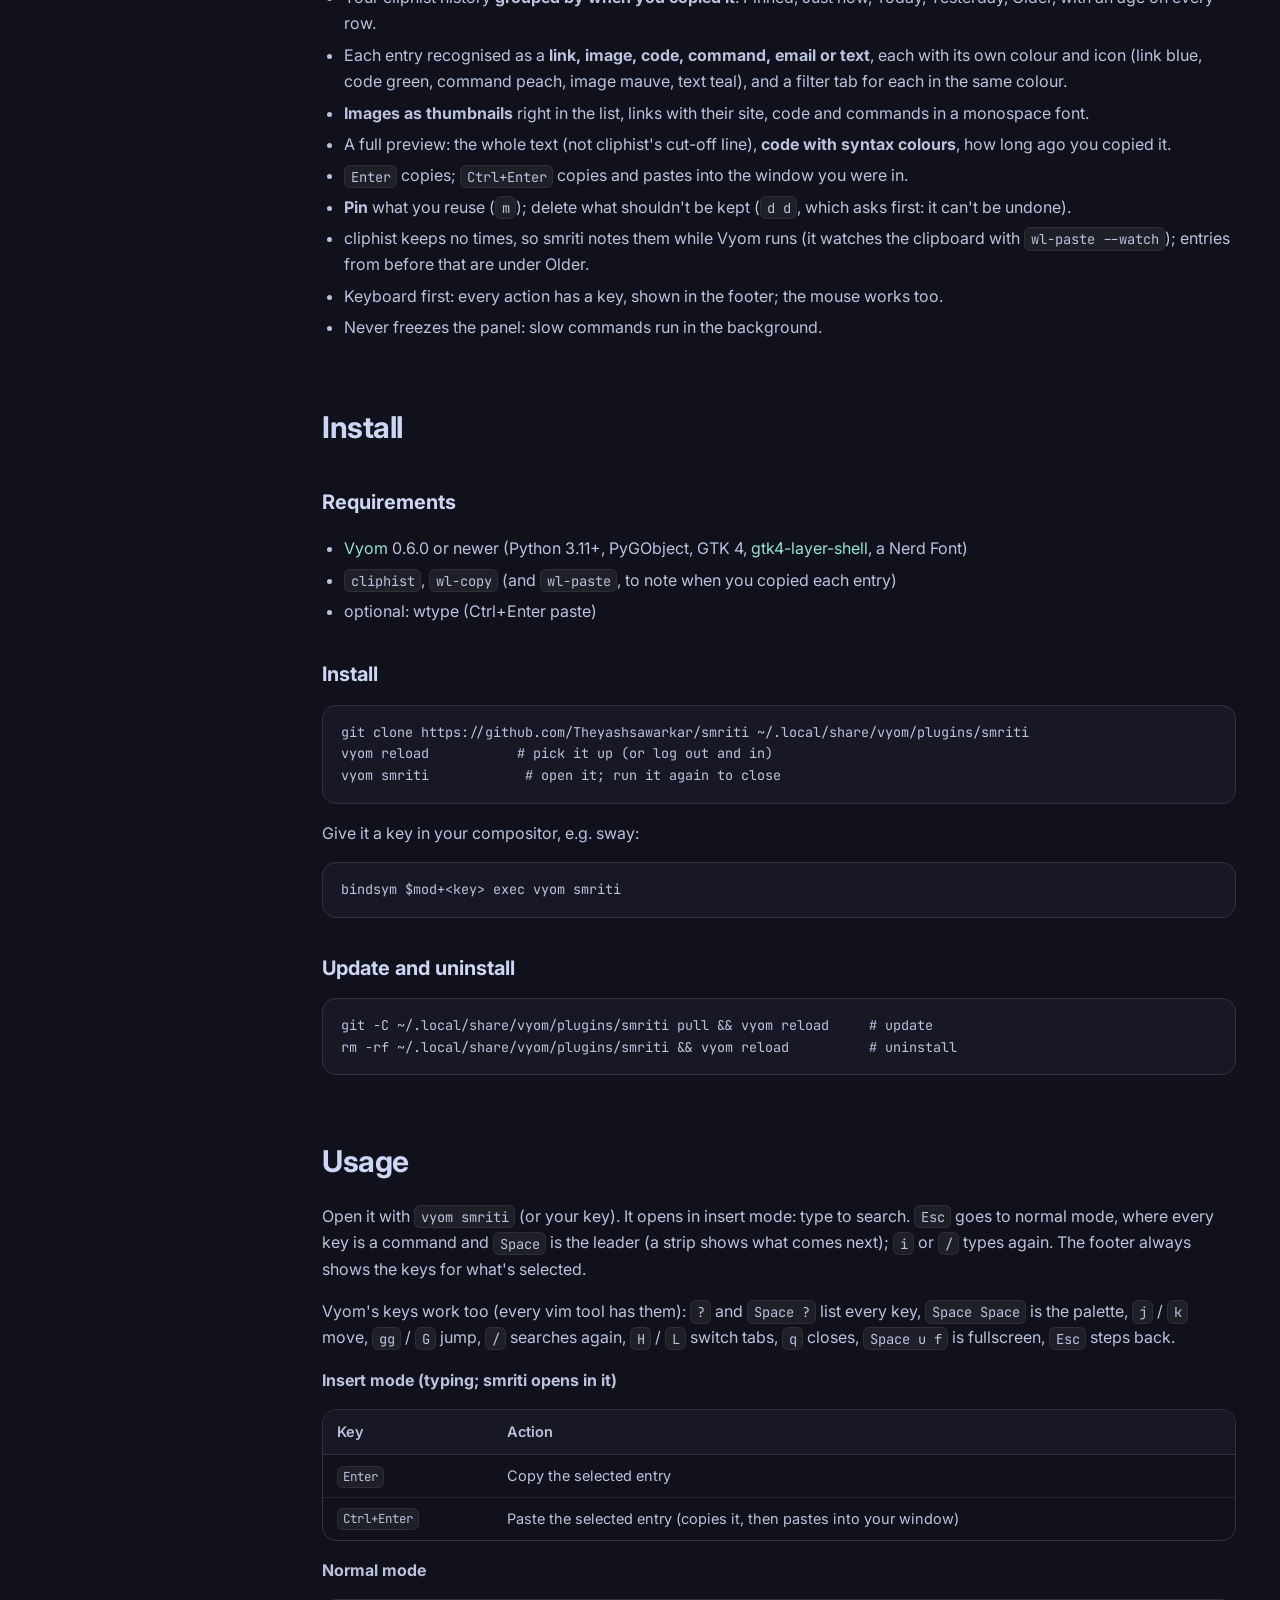
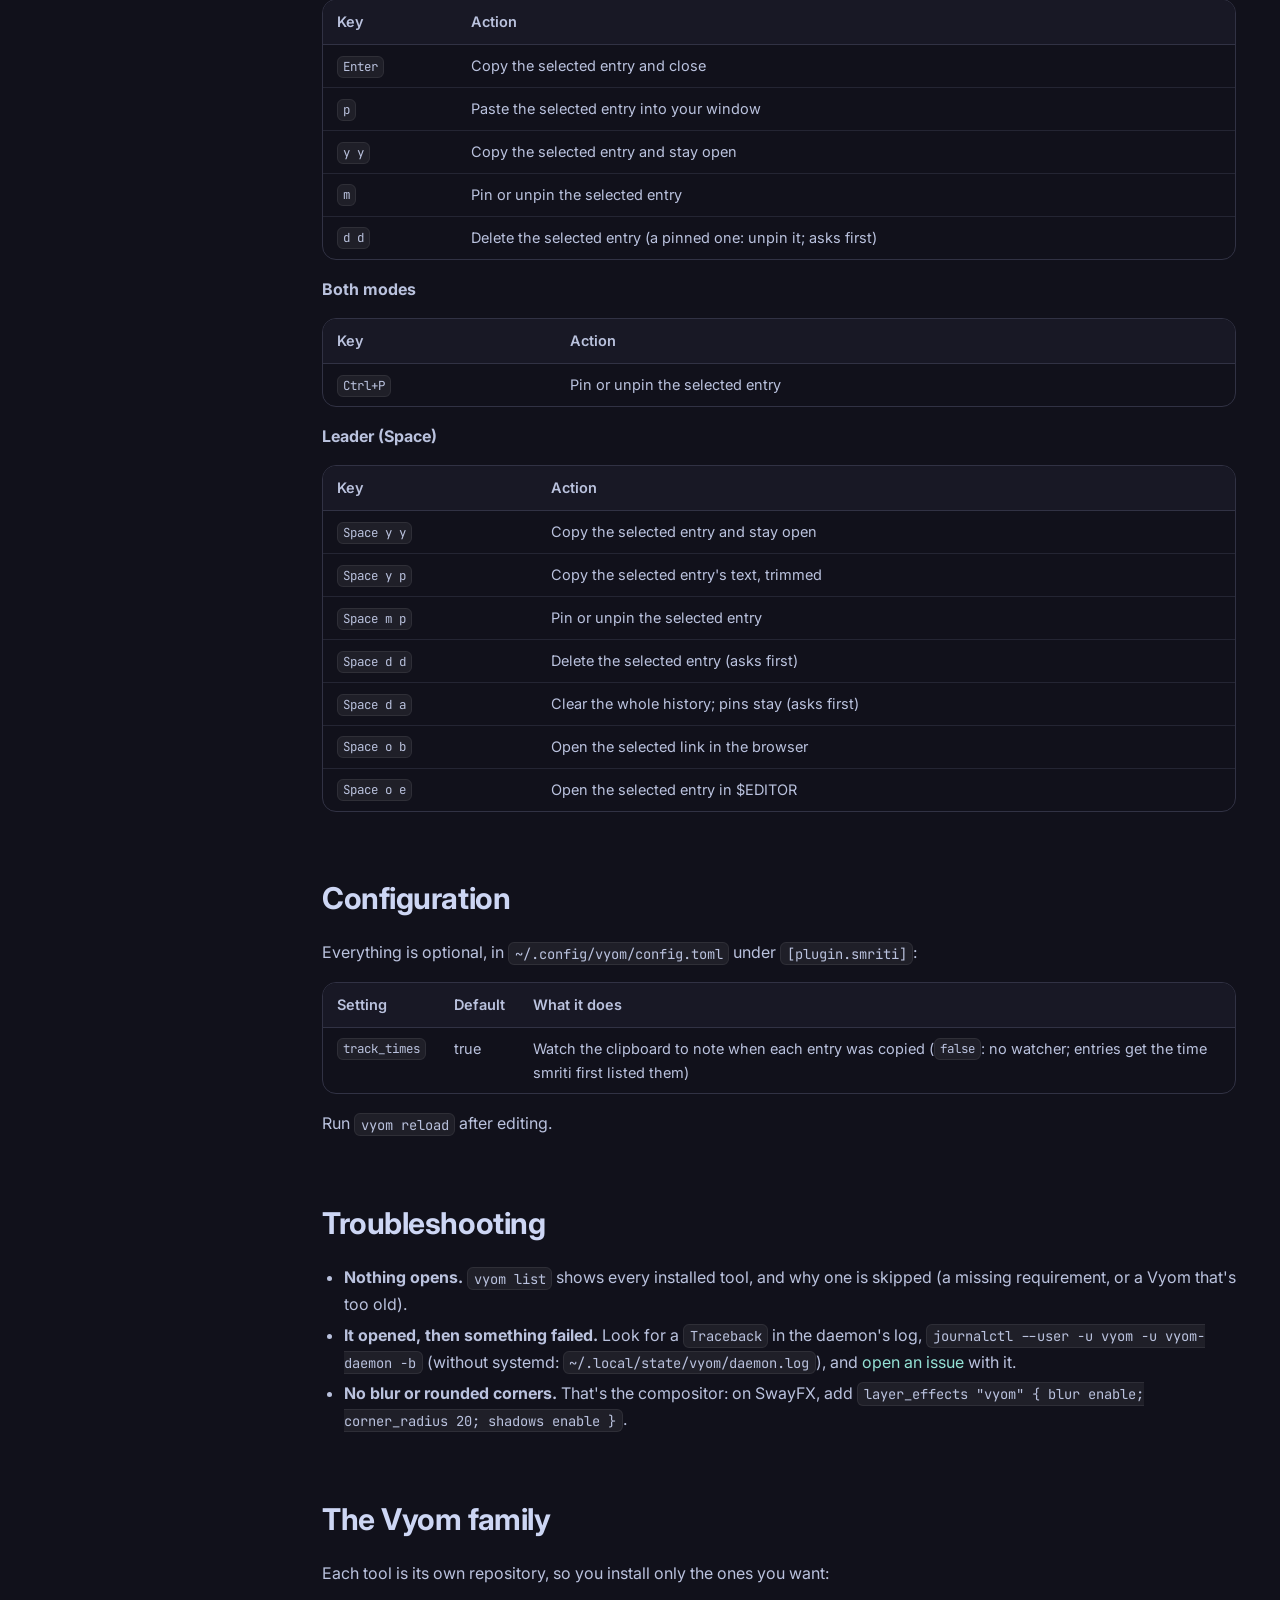
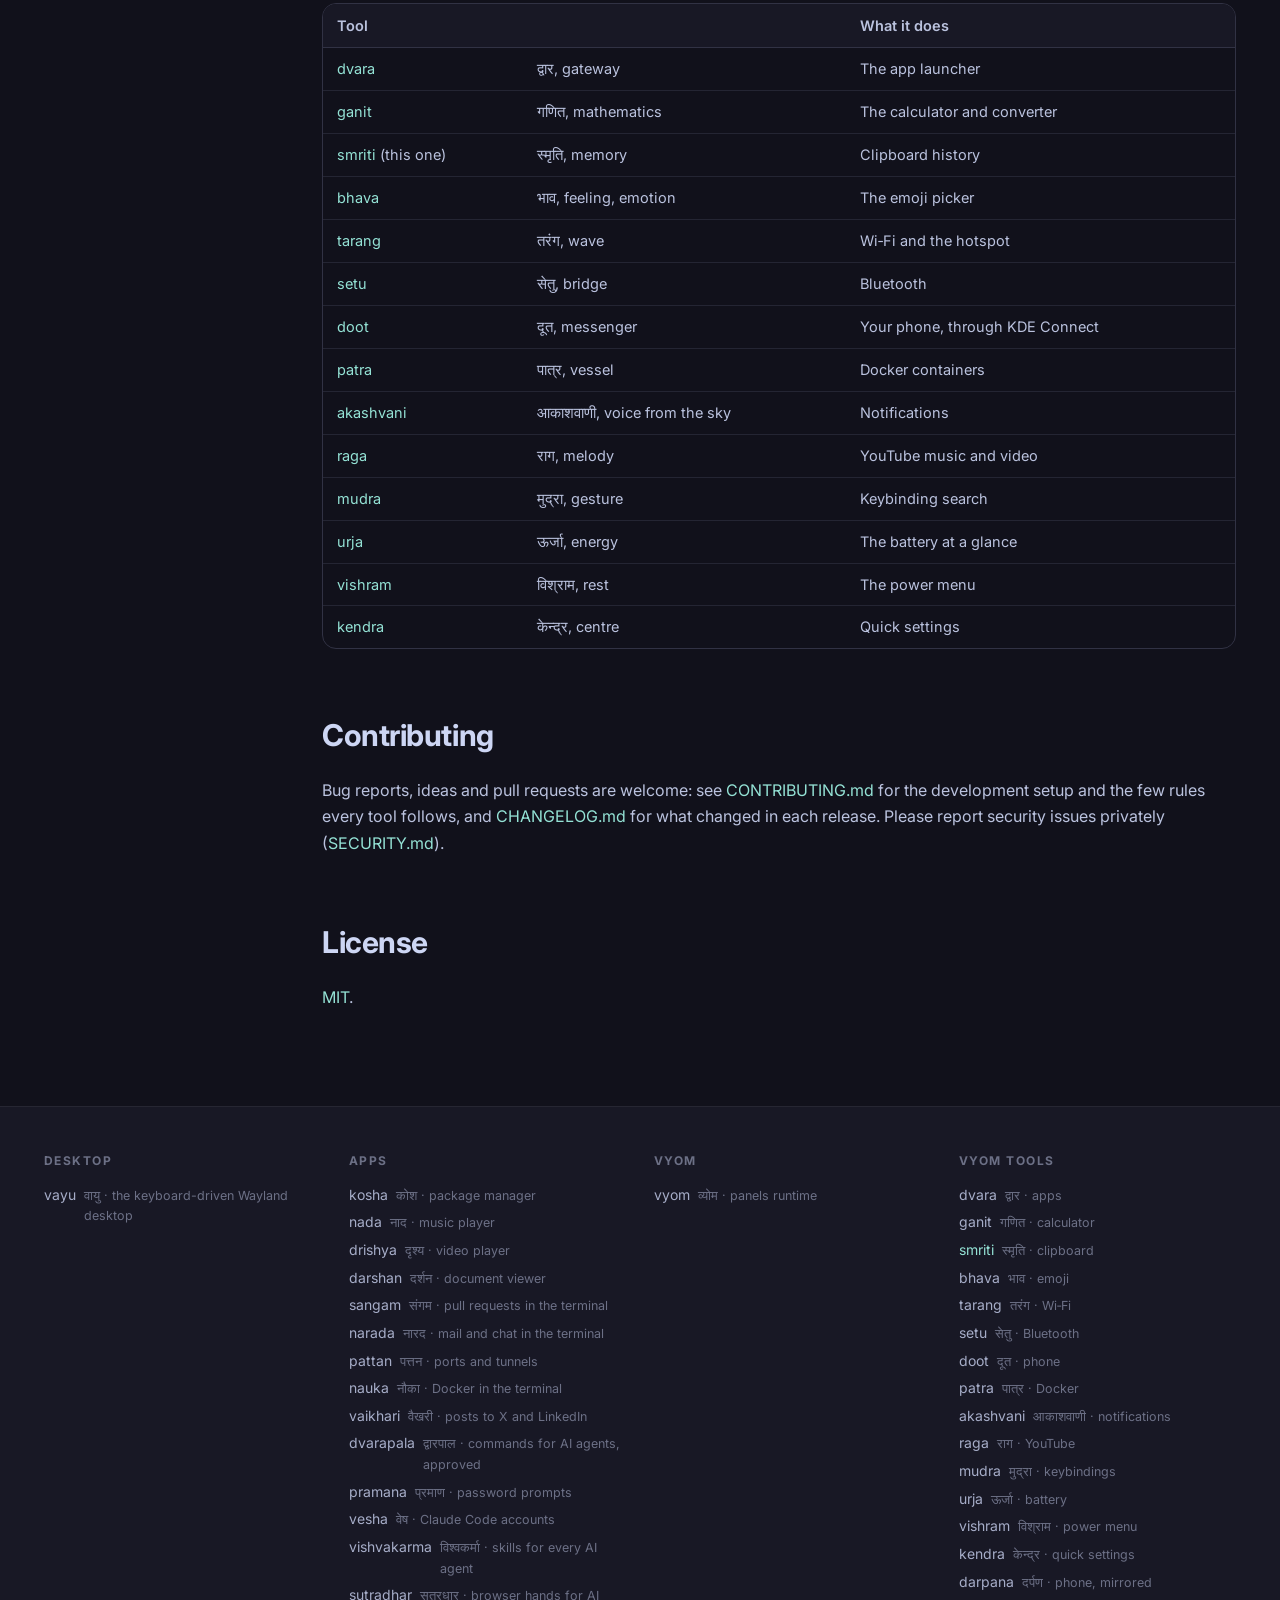
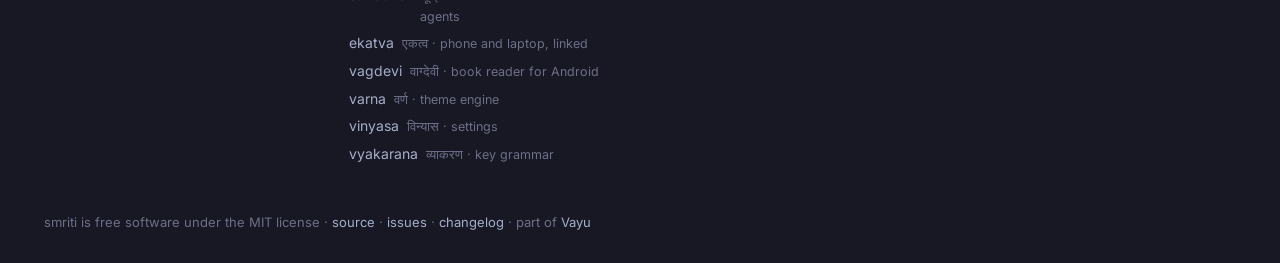
==== commit 72882595: "The website moves to smriti.theyashsawarkar.dev Every Vayu tool's site now has its own address on th" ====
--- a/docs/index.html
+++ b/docs/index.html
@@ -77,8 +77,8 @@
 <h2 id="license"><a class="anchor" href="#license">#</a>License</h2>
 <p><a href="https://github.com/Theyashsawarkar/smriti/blob/main/LICENSE">MIT</a>.</p>
 </article></div>
-<footer><div class="in"><div><h4>Desktop</h4><a href="https://theyashsawarkar.github.io/vayu/" class="">vayu <span>वायु · the keyboard-driven Wayland desktop</span></a></div><div><h4>Apps</h4><a href="https://theyashsawarkar.github.io/kosha/" class="">kosha <span>कोश · package manager</span></a><a href="https://theyashsawarkar.github.io/nada/" class="">nada <span>नाद · music player</span></a><a href="https://theyashsawarkar.github.io/drishya/" class="">drishya <span>दृश्य · video player</span></a><a href="https://theyashsawarkar.github.io/sangam/" class="">sangam <span>संगम · pull requests in the terminal</span></a><a href="https://theyashsawarkar.github.io/narada/" class="">narada <span>नारद · mail and chat in the terminal</span></a><a href="https://theyashsawarkar.github.io/pattan/" class="">pattan <span>पत्तन · ports and tunnels</span></a><a href="https://theyashsawarkar.github.io/nauka/" class="">nauka <span>नौका · Docker in the terminal</span></a><a href="https://theyashsawarkar.github.io/vaikhari/" class="">vaikhari <span>वैखरी · posts to X and LinkedIn</span></a><a href="https://theyashsawarkar.github.io/dvarapala/" class="">dvarapala <span>द्वारपाल · commands for AI agents, approved</span></a><a href="https://theyashsawarkar.github.io/pramana/" class="">pramana <span>प्रमाण · password prompts</span></a><a href="https://theyashsawarkar.github.io/vesha/" class="">vesha <span>वेष · Claude Code accounts</span></a><a href="https://theyashsawarkar.github.io/vishvakarma/" class="">vishvakarma <span>विश्वकर्मा · skills for every AI agent</span></a><a href="https://theyashsawarkar.github.io/ekatva/" class="">ekatva <span>एकत्व · phone and laptop, linked</span></a><a href="https://theyashsawarkar.github.io/varna/" class="">varna <span>वर्ण · theme engine</span></a><a href="https://theyashsawarkar.github.io/vinyasa/" class="">vinyasa <span>विन्यास · settings</span></a></div><div><h4>Vyom</h4><a href="https://theyashsawarkar.github.io/vyom/" class="">vyom <span>व्योम · panels runtime</span></a></div><div><h4>Vyom tools</h4><a href="https://theyashsawarkar.github.io/dvara/" class="">dvara <span>द्वार · apps</span></a><a href="https://theyashsawarkar.github.io/ganit/" class="">ganit <span>गणित · calculator</span></a><a href="https://theyashsawarkar.github.io/smriti/" class="me">smriti <span>स्मृति · clipboard</span></a><a href="https://theyashsawarkar.github.io/bhava/" class="">bhava <span>भाव · emoji</span></a><a href="https://theyashsawarkar.github.io/tarang/" class="">tarang <span>तरंग · Wi‑Fi</span></a><a href="https://theyashsawarkar.github.io/setu/" class="">setu <span>सेतु · Bluetooth</span></a><a href="https://theyashsawarkar.github.io/doot/" class="">doot <span>दूत · phone</span></a><a href="https://theyashsawarkar.github.io/patra/" class="">patra <span>पात्र · Docker</span></a><a href="https://theyashsawarkar.github.io/akashvani/" class="">akashvani <span>आकाशवाणी · notifications</span></a><a href="https://theyashsawarkar.github.io/raga/" class="">raga <span>राग · YouTube</span></a><a href="https://theyashsawarkar.github.io/mudra/" class="">mudra <span>मुद्रा · keybindings</span></a><a href="https://theyashsawarkar.github.io/urja/" class="">urja <span>ऊर्जा · battery</span></a><a href="https://theyashsawarkar.github.io/vishram/" class="">vishram <span>विश्राम · power menu</span></a><a href="https://theyashsawarkar.github.io/kendra/" class="">kendra <span>केन्द्र · quick settings</span></a><a href="https://theyashsawarkar.github.io/darpana/" class="">darpana <span>दर्पण · phone, mirrored</span></a></div></div>
-<div class="bottom">smriti is free software under the MIT license · <a href="https://github.com/Theyashsawarkar/smriti">source</a> · <a href="https://github.com/Theyashsawarkar/smriti/issues">issues</a> · <a href="changelog.html">changelog</a> · part of <a href="https://theyashsawarkar.github.io/vayu/">Vayu</a></div></footer>
+<footer><div class="in"><div><h4>Desktop</h4><a href="https://vayu.theyashsawarkar.dev/" class="">vayu <span>वायु · the keyboard-driven Wayland desktop</span></a></div><div><h4>Apps</h4><a href="https://kosha.theyashsawarkar.dev/" class="">kosha <span>कोश · package manager</span></a><a href="https://nada.theyashsawarkar.dev/" class="">nada <span>नाद · music player</span></a><a href="https://drishya.theyashsawarkar.dev/" class="">drishya <span>दृश्य · video player</span></a><a href="https://darshan.theyashsawarkar.dev/" class="">darshan <span>दर्शन · document viewer</span></a><a href="https://sangam.theyashsawarkar.dev/" class="">sangam <span>संगम · pull requests in the terminal</span></a><a href="https://narada.theyashsawarkar.dev/" class="">narada <span>नारद · mail and chat in the terminal</span></a><a href="https://pattan.theyashsawarkar.dev/" class="">pattan <span>पत्तन · ports and tunnels</span></a><a href="https://nauka.theyashsawarkar.dev/" class="">nauka <span>नौका · Docker in the terminal</span></a><a href="https://vaikhari.theyashsawarkar.dev/" class="">vaikhari <span>वैखरी · posts to X and LinkedIn</span></a><a href="https://dvarapala.theyashsawarkar.dev/" class="">dvarapala <span>द्वारपाल · commands for AI agents, approved</span></a><a href="https://pramana.theyashsawarkar.dev/" class="">pramana <span>प्रमाण · password prompts</span></a><a href="https://vesha.theyashsawarkar.dev/" class="">vesha <span>वेष · Claude Code accounts</span></a><a href="https://vishvakarma.theyashsawarkar.dev/" class="">vishvakarma <span>विश्वकर्मा · skills for every AI agent</span></a><a href="https://sutradhar.theyashsawarkar.dev/" class="">sutradhar <span>सूत्रधार · browser hands for AI agents</span></a><a href="https://ekatva.theyashsawarkar.dev/" class="">ekatva <span>एकत्व · phone and laptop, linked</span></a><a href="https://vagdevi.theyashsawarkar.dev/" class="">vagdevi <span>वाग्देवी · book reader for Android</span></a><a href="https://varna.theyashsawarkar.dev/" class="">varna <span>वर्ण · theme engine</span></a><a href="https://vinyasa.theyashsawarkar.dev/" class="">vinyasa <span>विन्यास · settings</span></a><a href="https://vyakarana.theyashsawarkar.dev/" class="">vyakarana <span>व्याकरण · key grammar</span></a></div><div><h4>Vyom</h4><a href="https://vyom.theyashsawarkar.dev/" class="">vyom <span>व्योम · panels runtime</span></a></div><div><h4>Vyom tools</h4><a href="https://dvara.theyashsawarkar.dev/" class="">dvara <span>द्वार · apps</span></a><a href="https://ganit.theyashsawarkar.dev/" class="">ganit <span>गणित · calculator</span></a><a href="https://smriti.theyashsawarkar.dev/" class="me">smriti <span>स्मृति · clipboard</span></a><a href="https://bhava.theyashsawarkar.dev/" class="">bhava <span>भाव · emoji</span></a><a href="https://tarang.theyashsawarkar.dev/" class="">tarang <span>तरंग · Wi‑Fi</span></a><a href="https://setu.theyashsawarkar.dev/" class="">setu <span>सेतु · Bluetooth</span></a><a href="https://doot.theyashsawarkar.dev/" class="">doot <span>दूत · phone</span></a><a href="https://patra.theyashsawarkar.dev/" class="">patra <span>पात्र · Docker</span></a><a href="https://akashvani.theyashsawarkar.dev/" class="">akashvani <span>आकाशवाणी · notifications</span></a><a href="https://raga.theyashsawarkar.dev/" class="">raga <span>राग · YouTube</span></a><a href="https://mudra.theyashsawarkar.dev/" class="">mudra <span>मुद्रा · keybindings</span></a><a href="https://urja.theyashsawarkar.dev/" class="">urja <span>ऊर्जा · battery</span></a><a href="https://vishram.theyashsawarkar.dev/" class="">vishram <span>विश्राम · power menu</span></a><a href="https://kendra.theyashsawarkar.dev/" class="">kendra <span>केन्द्र · quick settings</span></a><a href="https://darpana.theyashsawarkar.dev/" class="">darpana <span>दर्पण · phone, mirrored</span></a></div></div>
+<div class="bottom">smriti is free software under the MIT license · <a href="https://github.com/Theyashsawarkar/smriti">source</a> · <a href="https://github.com/Theyashsawarkar/smriti/issues">issues</a> · <a href="changelog.html">changelog</a> · part of <a href="https://vayu.theyashsawarkar.dev/">Vayu</a></div></footer>
 <script>
 document.querySelectorAll('pre.code').forEach(p=>{const b=document.createElement('button');b.className='copy';b.textContent='Copy';
 b.onclick=()=>{navigator.clipboard.writeText(p.innerText.replace(/^Copy/,'')).then(()=>{b.textContent='Copied';setTimeout(()=>b.textContent='Copy',1200)})};p.appendChild(b)});
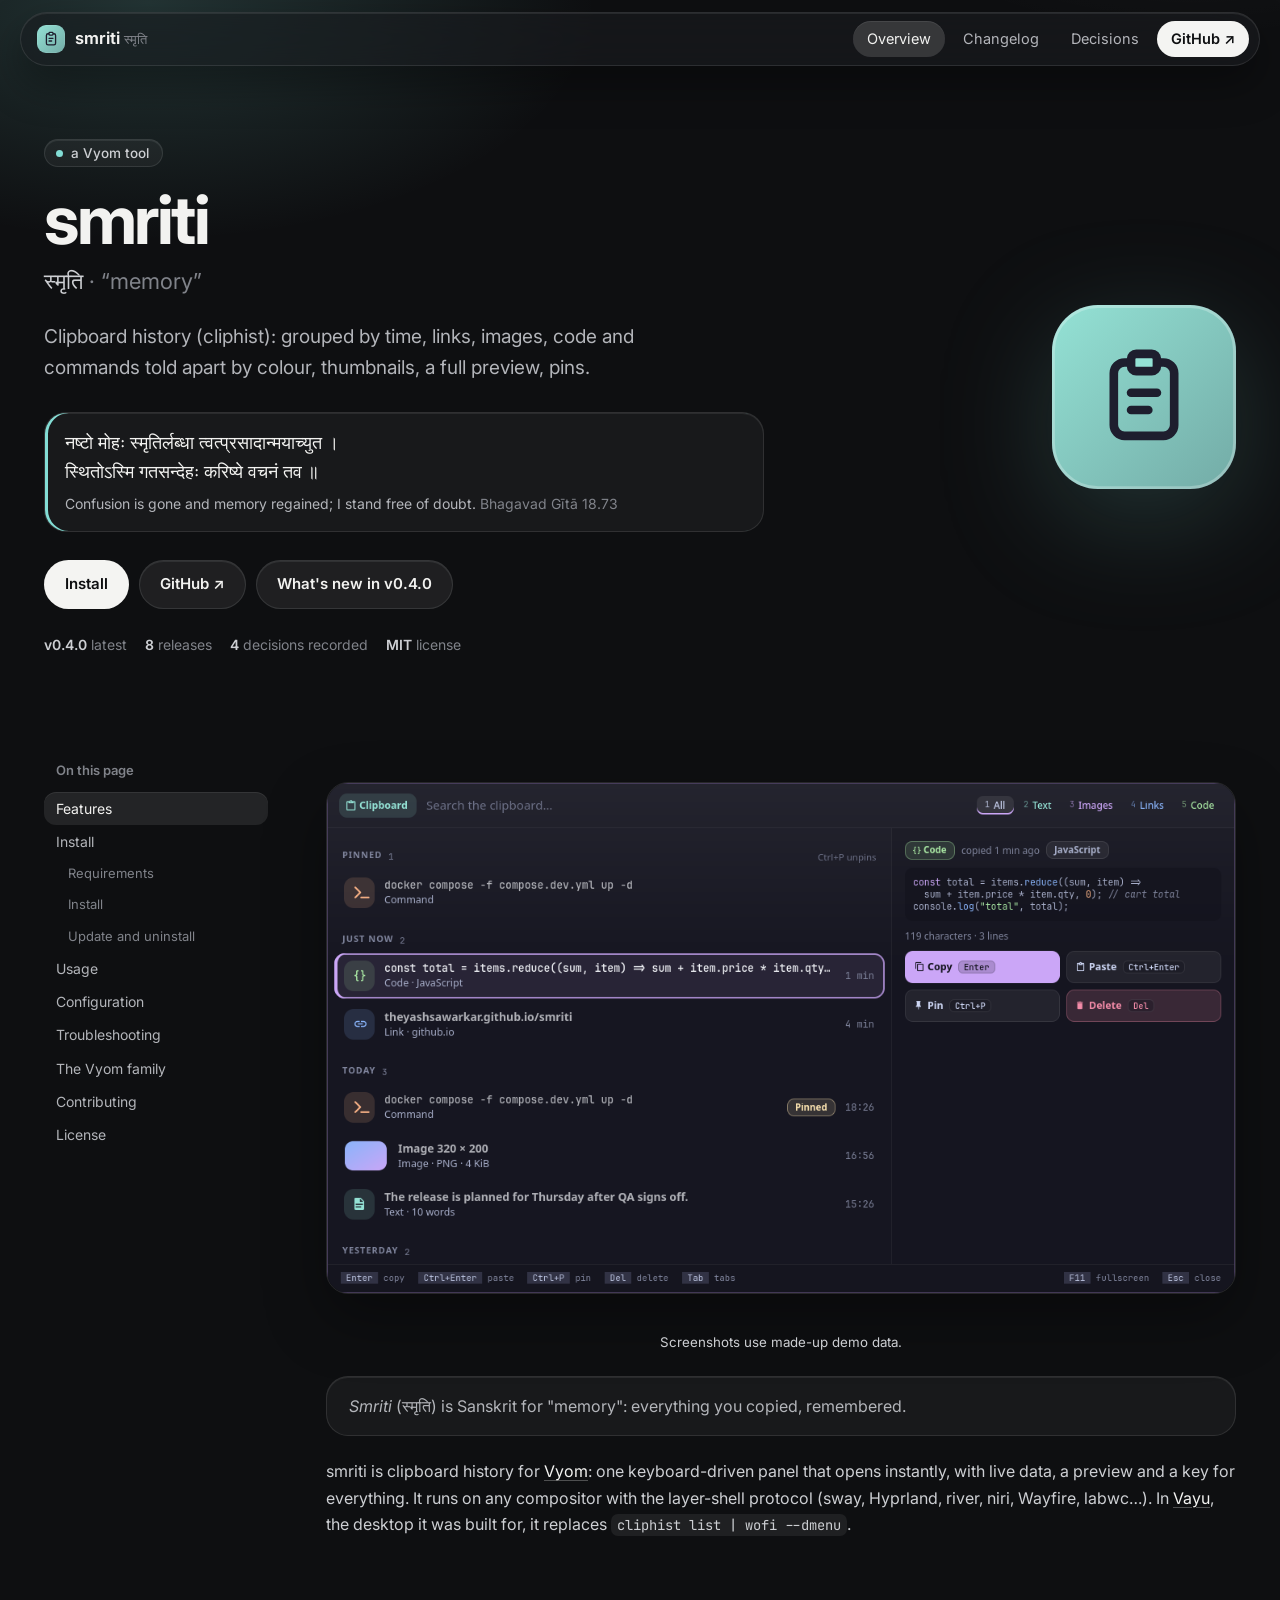
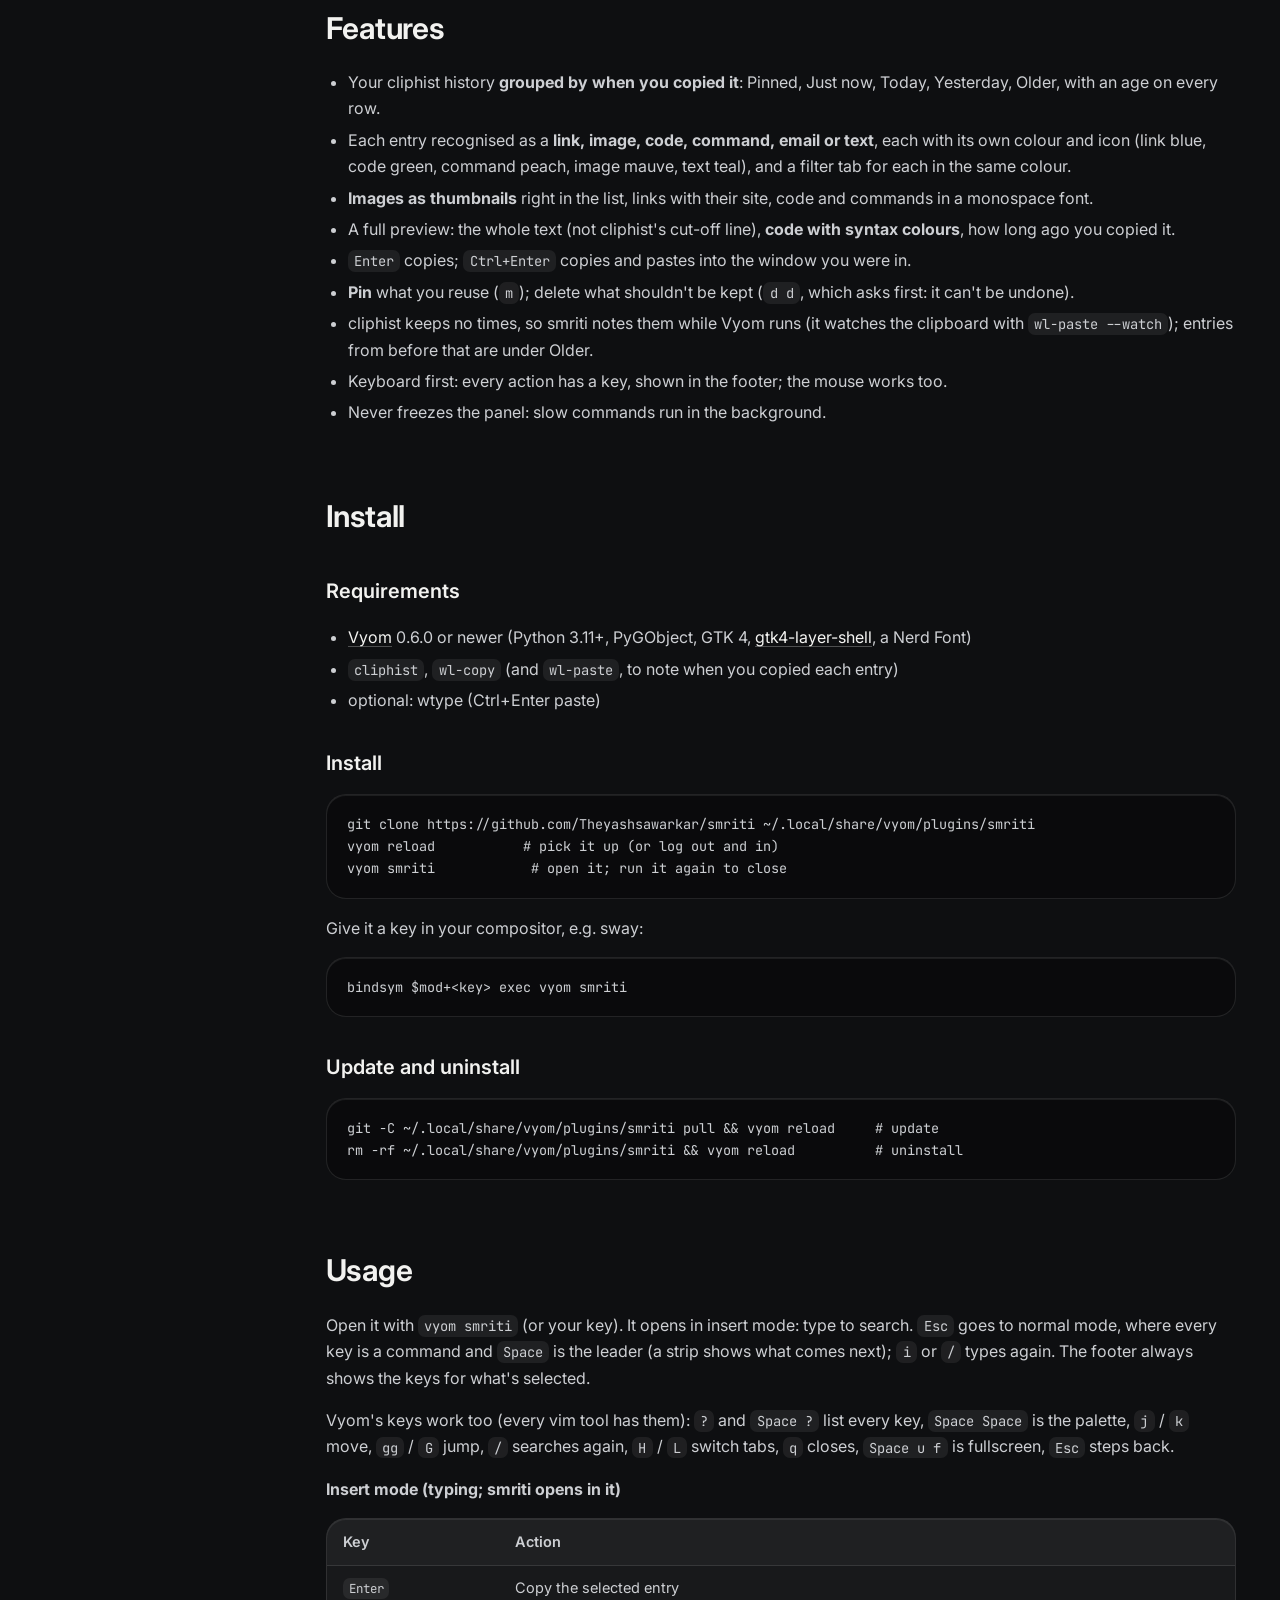
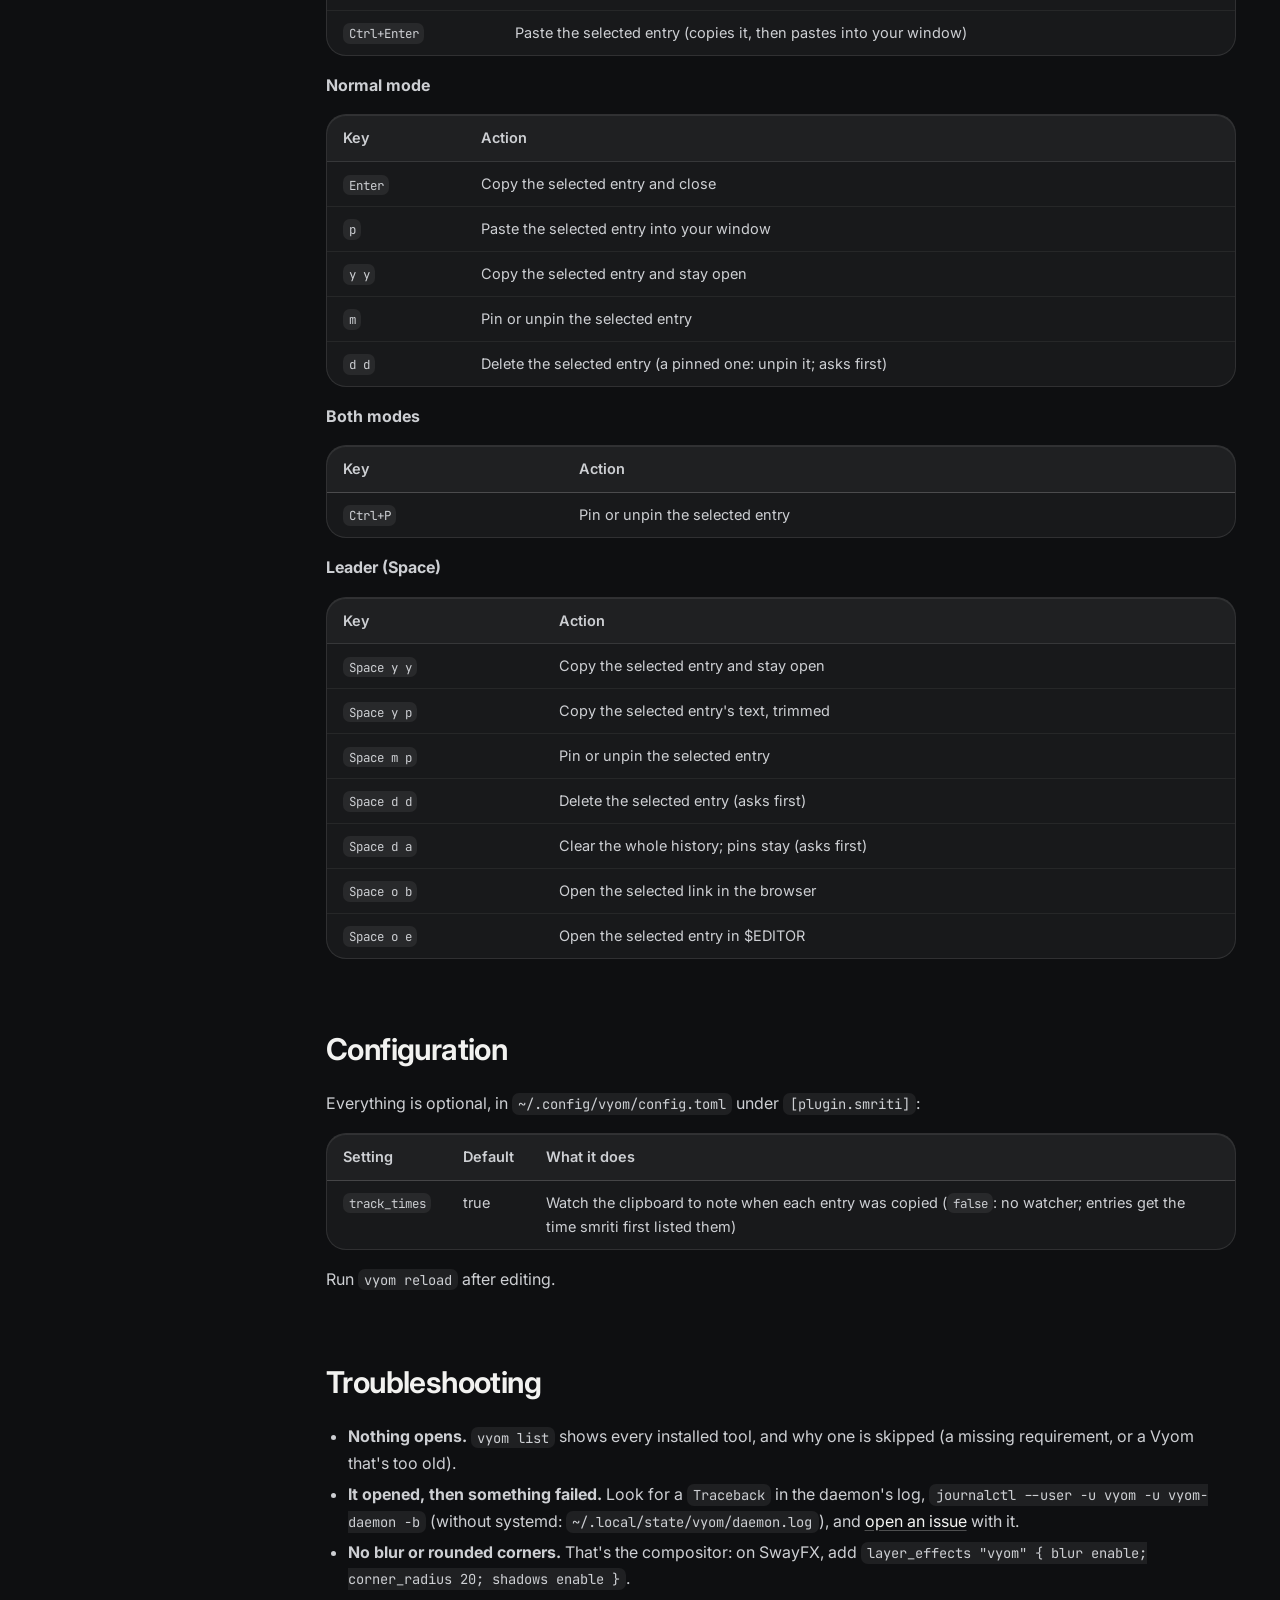
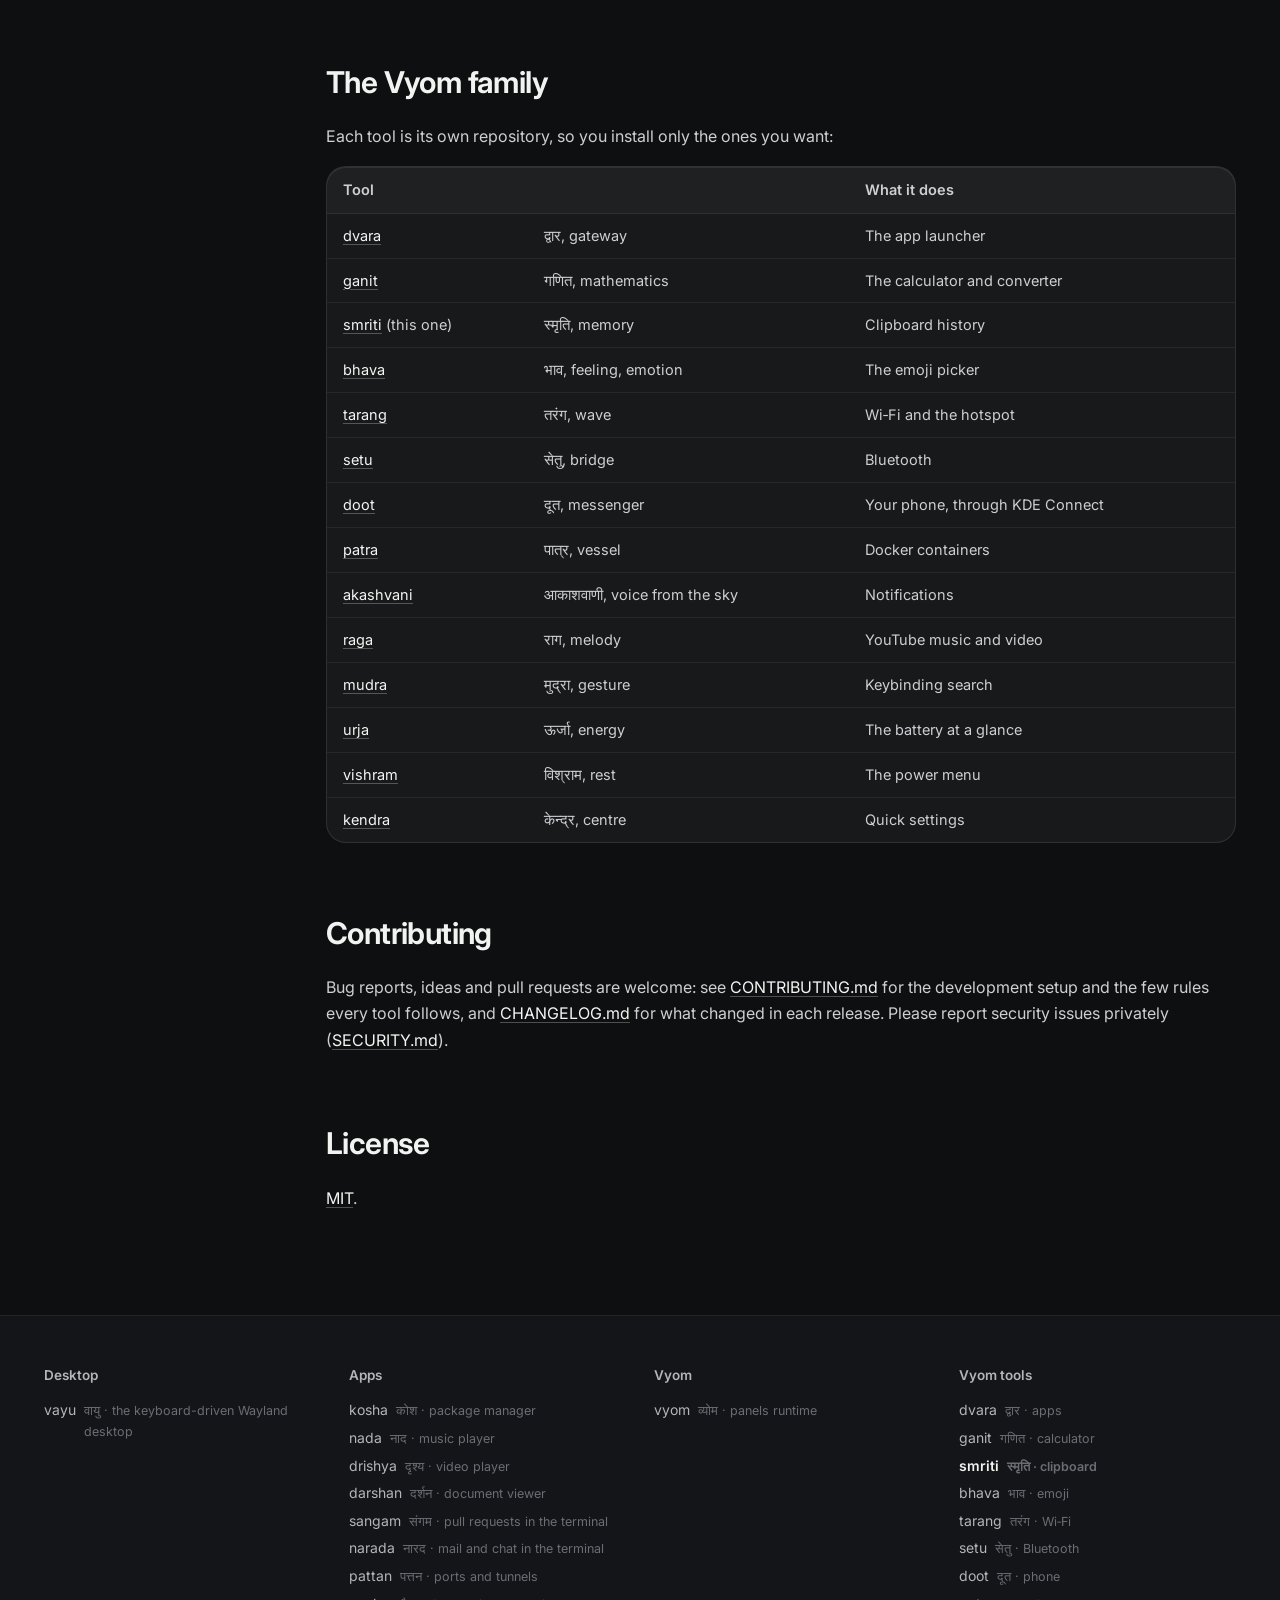
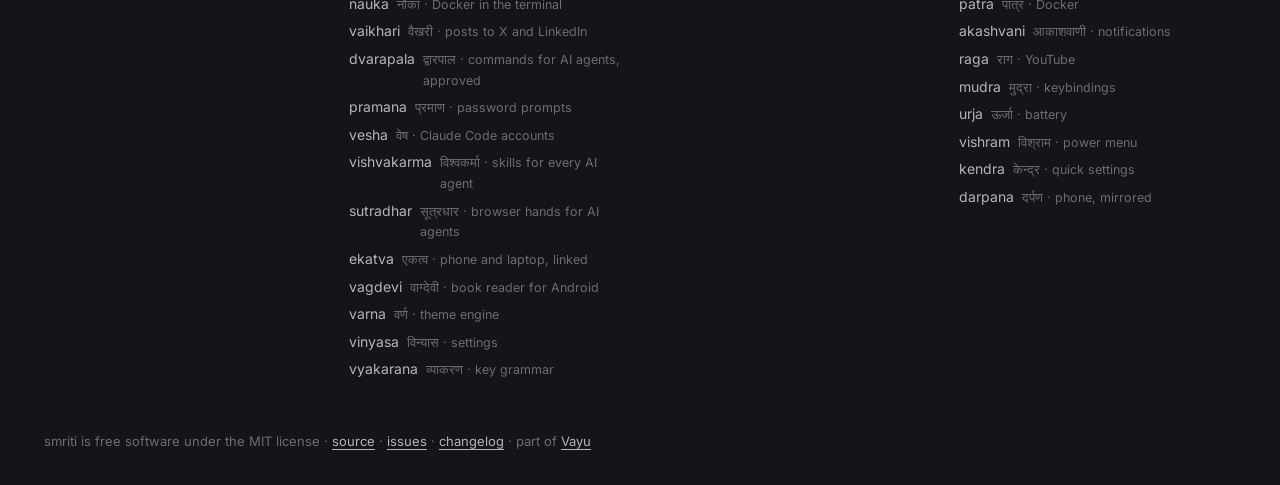
==== commit c53504fa: "Spatial look: graphite glass, round shapes, colour only for meaning Co-Authored-By: Claude Opus 5.5 " ====
--- a/docs/index.html
+++ b/docs/index.html
@@ -7,12 +7,12 @@
 <meta name="description" content="Clipboard history (cliphist): grouped by time, links, images, code and commands told apart by colour, thumbnails, a full preview, pins.">
 <meta property="og:title" content="smriti · Clipboard history (cliphist): grouped by time, links, images, code and commands told apart by colour, thumbnails, a full preview, pins.">
 <meta property="og:description" content="Clipboard history (cliphist): grouped by time, links, images, code and commands told apart by colour, thumbnails, a full preview, pins.">
-<meta name="theme-color" content="#11111b">
+<meta name="theme-color" content="#0e0f11">
 <link rel="icon" href="assets/logo.svg" type="image/svg+xml">
 <link rel="preconnect" href="https://fonts.googleapis.com">
 <link href="https://fonts.googleapis.com/css2?family=Inter:wght@400;500;600;700;800&family=JetBrains+Mono:wght@400;600&display=swap" rel="stylesheet">
 <link rel="stylesheet" href="assets/site.css">
-<style>:root{--accent:#94e2d5;--glow:#94e2d533}</style>
+<style>:root{--tool:#82ddd5;--glow:#82ddd52e}</style>
 </head>
 <body>
 <header class="top"><div class="in">
--- a/docs/assets/site.css
+++ b/docs/assets/site.css
@@ -1,85 +1,100 @@
-:root{--crust:#11111b;--mantle:#181825;--base:#1e1e2e;--s0:#313244;--s1:#45475a;--ov0:#6c7086;--ov1:#7f849c;
---sub0:#a6adc8;--sub1:#bac2de;--text:#cdd6f4;--mauve:#cba6f7;--green:#a6e3a1;--peach:#fab387;--red:#f38ba8;--blue:#89b4fa;
+/* Vayu's Spatial look: graphite glass that floats, very round, colour only
+   where it means something. The near-white accent is where you act (links,
+   the main button); the tool's own colour (--tool) is only its signature:
+   the logo's glow, the shloka's line, the release dots. */
+:root{--crust:#0e0f11;--mantle:#141518;--base:#1b1c20;--s0:#2a2c31;--s1:#3a3c42;--ov0:#6a6d74;--ov1:#80838a;
+--sub0:#b3b5ba;--sub1:#cdcfd3;--text:#f2f2f0;--accent:#f4f4f2;--green:#8ee2a6;--peach:#f7b07d;--red:#ff9389;--blue:#93c4ff;
+--glass:rgba(255,255,255,.045);--rim:rgba(255,255,255,.10);--lit:inset 0 1px 0 rgba(255,255,255,.08);
 --ui:"Inter","Segoe UI",system-ui,sans-serif;--mono:"JetBrains Mono","JetBrainsMono Nerd Font",ui-monospace,monospace}
-*{box-sizing:border-box}html{scroll-behavior:smooth;scroll-padding-top:76px}
+*{box-sizing:border-box}html{scroll-behavior:smooth;scroll-padding-top:96px}
 body{margin:0;background:var(--crust);color:var(--text);font:16px/1.65 var(--ui);-webkit-font-smoothing:antialiased}
-a{color:var(--accent);text-decoration:none}a:hover{text-decoration:underline}
-code{font:.86em var(--mono);background:rgba(255,255,255,.06);border:1px solid rgba(255,255,255,.07);padding:.12em .4em;border-radius:6px;color:var(--sub1)}
+a{color:var(--accent);text-decoration:underline;text-decoration-color:rgba(244,244,242,.28);text-underline-offset:3px}
+a:hover{text-decoration-color:var(--accent)}
+code{font:.86em var(--mono);background:rgba(255,255,255,.07);padding:.14em .45em;border-radius:7px;color:var(--sub1)}
 img{max-width:100%;height:auto}
-/* nav */
-.top{position:sticky;top:0;z-index:20;backdrop-filter:blur(18px) saturate(1.4);-webkit-backdrop-filter:blur(18px) saturate(1.4);
-background:rgba(17,17,27,.72);border-bottom:1px solid rgba(255,255,255,.06)}
-.top .in{max-width:1240px;margin:0 auto;padding:12px 24px;display:flex;align-items:center;gap:22px}
-.brand{display:flex;align-items:center;gap:10px;font-weight:700;font-size:17px;color:var(--text)}
-.brand img{width:30px;height:30px;border-radius:8px}.brand small{font-weight:500;color:var(--ov1);font-size:13px}
+:focus-visible{outline:2px solid var(--accent);outline-offset:3px;border-radius:8px}
+/* nav: a floating glass pill */
+.top{position:sticky;top:12px;z-index:20;padding:0 16px}
+.top .in{max-width:1240px;margin:0 auto;padding:8px 10px 8px 16px;display:flex;align-items:center;gap:22px;
+border-radius:999px;background:rgba(27,28,32,.62);border:1px solid var(--rim);box-shadow:var(--lit),0 18px 40px rgba(0,0,0,.35);
+backdrop-filter:blur(24px) saturate(1.5);-webkit-backdrop-filter:blur(24px) saturate(1.5)}
+.brand{display:flex;align-items:center;gap:10px;font-weight:650;font-size:16.5px;color:var(--text);text-decoration:none}
+.brand img{width:28px;height:28px;border-radius:9px}.brand small{font-weight:500;color:var(--ov1);font-size:13px}
 .top nav{display:flex;gap:4px;margin-left:auto;flex-wrap:wrap}
-.top nav a{color:var(--sub0);padding:6px 12px;border-radius:9px;font-size:14.5px}
-.top nav a:hover,.top nav a.on{background:rgba(255,255,255,.06);color:var(--text);text-decoration:none}
-.top nav a.gh{border:1px solid rgba(255,255,255,.12)}
-/* hero */
-.hero{position:relative;overflow:hidden;border-bottom:1px solid rgba(255,255,255,.05)}
-.hero:before{content:"";position:absolute;inset:-40% -10% auto;height:640px;
-background:radial-gradient(600px 300px at 20% 30%,var(--glow),transparent 70%),radial-gradient(500px 300px at 85% 10%,rgba(137,180,250,.18),transparent 70%);pointer-events:none}
-.hero .in{position:relative;max-width:1240px;margin:0 auto;padding:72px 24px 56px;display:grid;grid-template-columns:minmax(0,1fr) auto;gap:40px;align-items:center}
-.eyebrow{font:600 13px var(--mono);letter-spacing:.14em;text-transform:uppercase;color:var(--accent)}
-.hero h1{font-size:clamp(40px,6vw,64px);line-height:1.04;margin:12px 0 6px;letter-spacing:-.03em}
-.hero .sa{font-size:22px;color:var(--accent);margin-bottom:18px}.hero .sa span{color:var(--ov1)}
-.hero .shloka{margin:0 0 26px;padding-left:16px;border-left:3px solid var(--accent);max-width:720px}.hero .shloka p{margin:0 0 6px;font-size:18px;line-height:1.6;color:var(--text)}.hero .shloka figcaption{font-size:14px;color:var(--sub0)}.hero .shloka cite{color:var(--ov1);font-style:normal;white-space:nowrap}
-.hero p.lead{font-size:19px;color:var(--sub0);max-width:720px;margin:0 0 26px}
+.top nav a{color:var(--sub0);padding:6px 14px;border-radius:999px;font-size:14.5px;text-decoration:none}
+.top nav a:hover{background:rgba(255,255,255,.07);color:var(--text)}
+.top nav a.on{background:rgba(255,255,255,.14);color:var(--text);box-shadow:var(--lit)}
+.top nav a.gh{background:var(--accent);color:var(--crust);font-weight:600}.top nav a.gh:hover{background:#fff}
+/* hero: the tool's light in a dark room */
+.hero{position:relative;overflow:hidden;margin-top:-64px;padding-top:64px}
+.hero:before{content:"";position:absolute;inset:-30% -10% auto;height:720px;
+background:radial-gradient(640px 340px at 18% 32%,var(--glow),transparent 70%),radial-gradient(520px 300px at 86% 8%,rgba(255,255,255,.06),transparent 70%);pointer-events:none}
+.hero .in{position:relative;max-width:1240px;margin:0 auto;padding:84px 24px 60px;display:grid;grid-template-columns:minmax(0,1fr) auto;gap:48px;align-items:center}
+.eyebrow{display:inline-flex;align-items:center;gap:8px;font:500 13.5px var(--ui);color:var(--sub1);padding:5px 13px 5px 11px;border-radius:999px;
+background:var(--glass);border:1px solid var(--rim);box-shadow:var(--lit)}
+.eyebrow:before{content:"";width:7px;height:7px;border-radius:50%;background:var(--tool)}
+.hero h1{font-size:clamp(42px,6vw,68px);line-height:1.02;margin:18px 0 8px;letter-spacing:-.035em;font-weight:700}
+.hero .sa{font-size:22px;color:var(--sub1);margin-bottom:22px}.hero .sa span{color:var(--ov1)}
+.hero .shloka{margin:0 0 28px;padding:16px 20px;border-radius:22px;background:var(--glass);border:1px solid var(--rim);box-shadow:var(--lit),inset 3px 0 0 var(--tool);max-width:720px}
+.hero .shloka p{margin:0 0 6px;font-size:18px;line-height:1.6;color:var(--text)}.hero .shloka figcaption{font-size:14px;color:var(--sub0)}.hero .shloka cite{color:var(--ov1);font-style:normal;white-space:nowrap}
+.hero p.lead{font-size:19px;color:var(--sub0);max-width:680px;margin:0 0 28px}
 .cta{display:flex;gap:10px;flex-wrap:wrap}
-.btn{display:inline-flex;align-items:center;gap:8px;padding:11px 18px;border-radius:12px;font-weight:600;font-size:15px;border:1px solid rgba(255,255,255,.12);color:var(--text);background:rgba(255,255,255,.04)}
-.btn:hover{text-decoration:none;background:rgba(255,255,255,.08)}
-.btn.primary{background:var(--accent);color:var(--crust);border-color:transparent}.btn.primary:hover{filter:brightness(1.06)}
-.hero .logo{width:180px;height:180px;filter:drop-shadow(0 24px 48px var(--glow))}
-.meta{display:flex;gap:18px;flex-wrap:wrap;margin-top:22px;color:var(--ov1);font-size:14px}.meta b{color:var(--sub1);font-weight:600}
+.btn{display:inline-flex;align-items:center;gap:8px;padding:11px 20px;border-radius:999px;font-weight:600;font-size:15px;color:var(--text);
+background:rgba(255,255,255,.07);border:1px solid var(--rim);box-shadow:var(--lit);text-decoration:none}
+.btn:hover{background:rgba(255,255,255,.12)}
+.btn.primary{background:var(--accent);color:var(--crust);border-color:transparent;box-shadow:none}.btn.primary:hover{background:#fff}
+.hero .logo{width:184px;height:184px;filter:drop-shadow(0 28px 56px var(--glow))}
+.meta{display:flex;gap:18px;flex-wrap:wrap;margin-top:24px;color:var(--ov1);font-size:14px}.meta b{color:var(--sub1);font-weight:600}
 /* layout */
-.wrap{max-width:1240px;margin:0 auto;padding:40px 24px 80px;display:grid;grid-template-columns:230px minmax(0,1fr);gap:48px}
-.toc{position:sticky;top:84px;align-self:start;max-height:calc(100vh - 100px);overflow:auto;font-size:14px;padding-right:6px}
-.toc b{display:block;font-size:11.5px;letter-spacing:.12em;text-transform:uppercase;color:var(--ov0);margin:0 0 10px}
-.toc a{display:block;color:var(--sub0);padding:4px 10px;border-left:2px solid var(--s0)}
-.toc a.l3{padding-left:22px;font-size:13px;color:var(--ov1)}
-.toc a:hover,.toc a.on{color:var(--text);border-left-color:var(--accent);text-decoration:none}
+.wrap{max-width:1240px;margin:0 auto;padding:44px 24px 88px;display:grid;grid-template-columns:230px minmax(0,1fr);gap:52px}
+.toc{position:sticky;top:96px;align-self:start;max-height:calc(100vh - 116px);overflow:auto;font-size:14px;padding-right:6px}
+.toc b{display:block;font-size:13px;font-weight:600;color:var(--ov1);margin:0 0 10px 12px}
+.toc a{display:block;color:var(--sub0);padding:5px 12px;border-radius:12px;text-decoration:none}
+.toc a.l3{padding-left:24px;font-size:13px;color:var(--ov1)}
+.toc a:hover{color:var(--text);background:rgba(255,255,255,.04)}
+.toc a.on{color:var(--text);background:rgba(255,255,255,.09);box-shadow:var(--lit)}
 article{min-width:0}
-article h2{font-size:30px;letter-spacing:-.015em;margin:56px 0 14px;padding-top:6px}
+article h2{font-size:30px;letter-spacing:-.02em;margin:60px 0 14px;padding-top:6px;font-weight:650}
 article h2:first-child{margin-top:0}
-article h3{font-size:20px;margin:34px 0 10px}article h4{font-size:16px;margin:24px 0 8px;color:var(--sub1)}
+article h3{font-size:20px;margin:34px 0 10px;font-weight:600}article h4{font-size:16px;margin:24px 0 8px;color:var(--sub1)}
 article p,article li{color:var(--sub1)}
-article .anchor{opacity:0;margin-left:-22px;width:22px;display:inline-block;color:var(--ov0)}
-article h2:hover .anchor,article h3:hover .anchor{opacity:1;text-decoration:none}
+article .anchor{opacity:0;margin-left:-22px;width:22px;display:inline-block;color:var(--ov0);text-decoration:none}
+article h2:hover .anchor,article h3:hover .anchor{opacity:1}
 article ul,article ol{padding-left:22px}article li{margin:5px 0}
-article img{border-radius:14px;border:1px solid rgba(255,255,255,.07)}
+article img{border-radius:22px;border:1px solid var(--rim);box-shadow:0 24px 60px rgba(0,0,0,.35)}
 article p[align=center]{text-align:center}article p[align=center] img{margin:6px 0}
-article blockquote{margin:22px 0;padding:14px 20px;border-left:3px solid var(--accent);background:rgba(255,255,255,.03);border-radius:12px}
-article blockquote p{margin:0;color:var(--sub0);font-style:italic}
-pre.code{position:relative;background:var(--mantle);border:1px solid var(--s0);border-radius:14px;padding:16px 18px;overflow:auto;font:13.5px/1.6 var(--mono);color:var(--sub1)}
-pre.code code{background:none;border:0;padding:0;font-size:inherit;color:inherit}
-pre.code .copy{position:absolute;top:8px;right:8px;font:600 11px var(--ui);padding:4px 9px;border-radius:7px;border:1px solid var(--s1);background:var(--base);color:var(--sub0);cursor:pointer;opacity:0;transition:.15s}
-pre.code:hover .copy{opacity:1}
-.table{overflow:auto;margin:16px 0;border:1px solid var(--s0);border-radius:14px}
+article blockquote{margin:22px 0;padding:16px 22px;background:var(--glass);border:1px solid var(--rim);box-shadow:var(--lit);border-radius:22px}
+article blockquote p{margin:0;color:var(--sub0)}
+pre.code{position:relative;background:rgba(0,0,0,.28);border:1px solid var(--rim);box-shadow:var(--lit);border-radius:20px;padding:18px 20px;overflow:auto;font:13.5px/1.65 var(--mono);color:var(--sub1)}
+pre.code code{background:none;padding:0;font-size:inherit;color:inherit}
+pre.code .copy{position:absolute;top:10px;right:10px;font:600 12px var(--ui);padding:5px 12px;border-radius:999px;border:0;background:rgba(255,255,255,.1);color:var(--text);cursor:pointer;opacity:0;transition:opacity .15s}
+pre.code:hover .copy,pre.code .copy:focus-visible{opacity:1}
+.table{overflow:auto;margin:16px 0;border:1px solid var(--rim);border-radius:20px;background:var(--glass);box-shadow:var(--lit)}
 table{border-collapse:collapse;width:100%;font-size:14.5px}
-th{text-align:left;background:var(--mantle);color:var(--sub1);font-weight:600;padding:10px 14px;border-bottom:1px solid var(--s0)}
-td{padding:9px 14px;border-bottom:1px solid rgba(49,50,68,.6);color:var(--sub1);vertical-align:top}tr:last-child td{border-bottom:0}
+th{text-align:left;color:var(--sub1);font-weight:600;padding:11px 16px;border-bottom:1px solid var(--rim);background:rgba(255,255,255,.03)}
+td{padding:10px 16px;border-bottom:1px solid rgba(255,255,255,.06);color:var(--sub1);vertical-align:top}tr:last-child td{border-bottom:0}
 td code{white-space:nowrap}
 /* changelog */
-.release{position:relative;padding:0 0 8px 28px;border-left:2px solid var(--s0);margin-left:6px}
-.release:before{content:"";position:absolute;left:-7px;top:10px;width:12px;height:12px;border-radius:50%;background:var(--accent);box-shadow:0 0 0 4px var(--crust)}
+.release{position:relative;padding:0 0 10px 30px;border-left:1px solid var(--s1);margin-left:6px}
+.release:before{content:"";position:absolute;left:-6px;top:11px;width:11px;height:11px;border-radius:50%;background:var(--tool);box-shadow:0 0 0 4px var(--crust)}
 .release h2{margin-top:0;font-size:24px}.release h2 .date{font:500 14px var(--mono);color:var(--ov1);margin-left:10px}
-.release .tag{font:600 12px var(--mono);padding:2px 8px;border-radius:7px;background:rgba(255,255,255,.06);color:var(--accent);margin-left:8px;vertical-align:3px}
+.release .tag{font:600 12px var(--mono);padding:2px 10px;border-radius:999px;background:rgba(255,255,255,.08);color:var(--text);margin-left:8px;vertical-align:3px}
 /* adr */
 .cards{display:grid;grid-template-columns:repeat(auto-fill,minmax(300px,1fr));gap:14px;margin:18px 0}
-.card{display:block;background:var(--mantle);border:1px solid var(--s0);border-radius:16px;padding:18px 20px;color:var(--text)}
-.card:hover{border-color:var(--accent);text-decoration:none;transform:translateY(-1px)}
-.card .n{font:600 12px var(--mono);color:var(--accent)}.card h3{margin:6px 0 6px;font-size:17px}.card p{margin:0;color:var(--sub0);font-size:14px}
-.status{display:inline-block;font:600 11px var(--mono);padding:2px 8px;border-radius:7px;background:rgba(166,227,161,.14);color:var(--green);text-transform:uppercase;letter-spacing:.06em}
-.status.superseded,.status.deprecated{background:rgba(250,179,135,.14);color:var(--peach)}.status.proposed{background:rgba(137,180,250,.14);color:var(--blue)}
+.card{display:block;background:var(--glass);border:1px solid var(--rim);box-shadow:var(--lit);border-radius:24px;padding:20px 22px;color:var(--text);text-decoration:none;transition:background .15s,border-color .15s}
+.card:hover{background:rgba(255,255,255,.075);border-color:rgba(255,255,255,.2)}
+.card .n{font:600 12px var(--mono);color:var(--ov1)}.card h3{margin:6px 0 6px;font-size:17px}.card p{margin:0;color:var(--sub0);font-size:14px}
+.status{display:inline-block;font:600 12px var(--ui);padding:2px 10px;border-radius:999px;background:rgba(142,226,166,.14);color:var(--green)}
+.status.superseded,.status.deprecated{background:rgba(247,176,125,.14);color:var(--peach)}.status.proposed{background:rgba(147,196,255,.14);color:var(--blue)}
 /* footer */
 footer{border-top:1px solid rgba(255,255,255,.06);background:var(--mantle)}
-footer .in{max-width:1240px;margin:0 auto;padding:44px 24px;display:grid;grid-template-columns:repeat(auto-fit,minmax(200px,1fr));gap:28px}
-footer h4{margin:0 0 10px;font-size:12px;letter-spacing:.12em;text-transform:uppercase;color:var(--ov0)}
-footer a{display:flex;gap:8px;align-items:baseline;color:var(--sub0);font-size:14px;padding:2px 0}footer a span{color:var(--ov0);font-size:12.5px}
-footer a.me{color:var(--accent)}
-footer .bottom{max-width:1240px;margin:0 auto;padding:0 24px 30px;color:var(--ov0);font-size:13px}
-footer .bottom a{display:inline;padding:0;font-size:13px}
-@media(max-width:900px){.wrap{grid-template-columns:1fr}.toc{display:none}.hero .in{grid-template-columns:1fr}.hero .logo{width:110px;height:110px;order:-1}
-.top nav a:not(.gh){padding:6px 8px}}
-@media(max-width:560px){.top nav a.hide{display:none}.hero .in{padding:44px 16px 36px}.wrap{padding:28px 16px 60px}}+footer .in{max-width:1240px;margin:0 auto;padding:48px 24px;display:grid;grid-template-columns:repeat(auto-fit,minmax(200px,1fr));gap:28px}
+footer h4{margin:0 0 10px;font-size:13.5px;font-weight:600;color:var(--sub0)}
+footer a{display:flex;gap:8px;align-items:baseline;color:var(--sub0);font-size:14px;padding:2px 0;text-decoration:none}footer a:hover{color:var(--text)}footer a span{color:var(--ov0);font-size:12.5px}
+footer a.me{color:var(--text);font-weight:600}
+footer .bottom{max-width:1240px;margin:0 auto;padding:0 24px 32px;color:var(--ov0);font-size:13px}
+footer .bottom a{display:inline;padding:0;font-size:13px;text-decoration:underline}
+@media(max-width:900px){.wrap{grid-template-columns:1fr}.toc{display:none}.hero .in{grid-template-columns:1fr}.hero .logo{width:112px;height:112px;order:-1}
+.top nav a:not(.gh){padding:6px 9px}}
+@media(max-width:560px){.top{padding:0 10px}.top .in{gap:10px;padding-left:12px}.brand small{display:none}.top nav a.hide{display:none}.hero .in{padding:52px 16px 36px}.wrap{padding:28px 16px 64px}}
+@media(prefers-reduced-motion:reduce){html{scroll-behavior:auto}*{transition:none!important}}
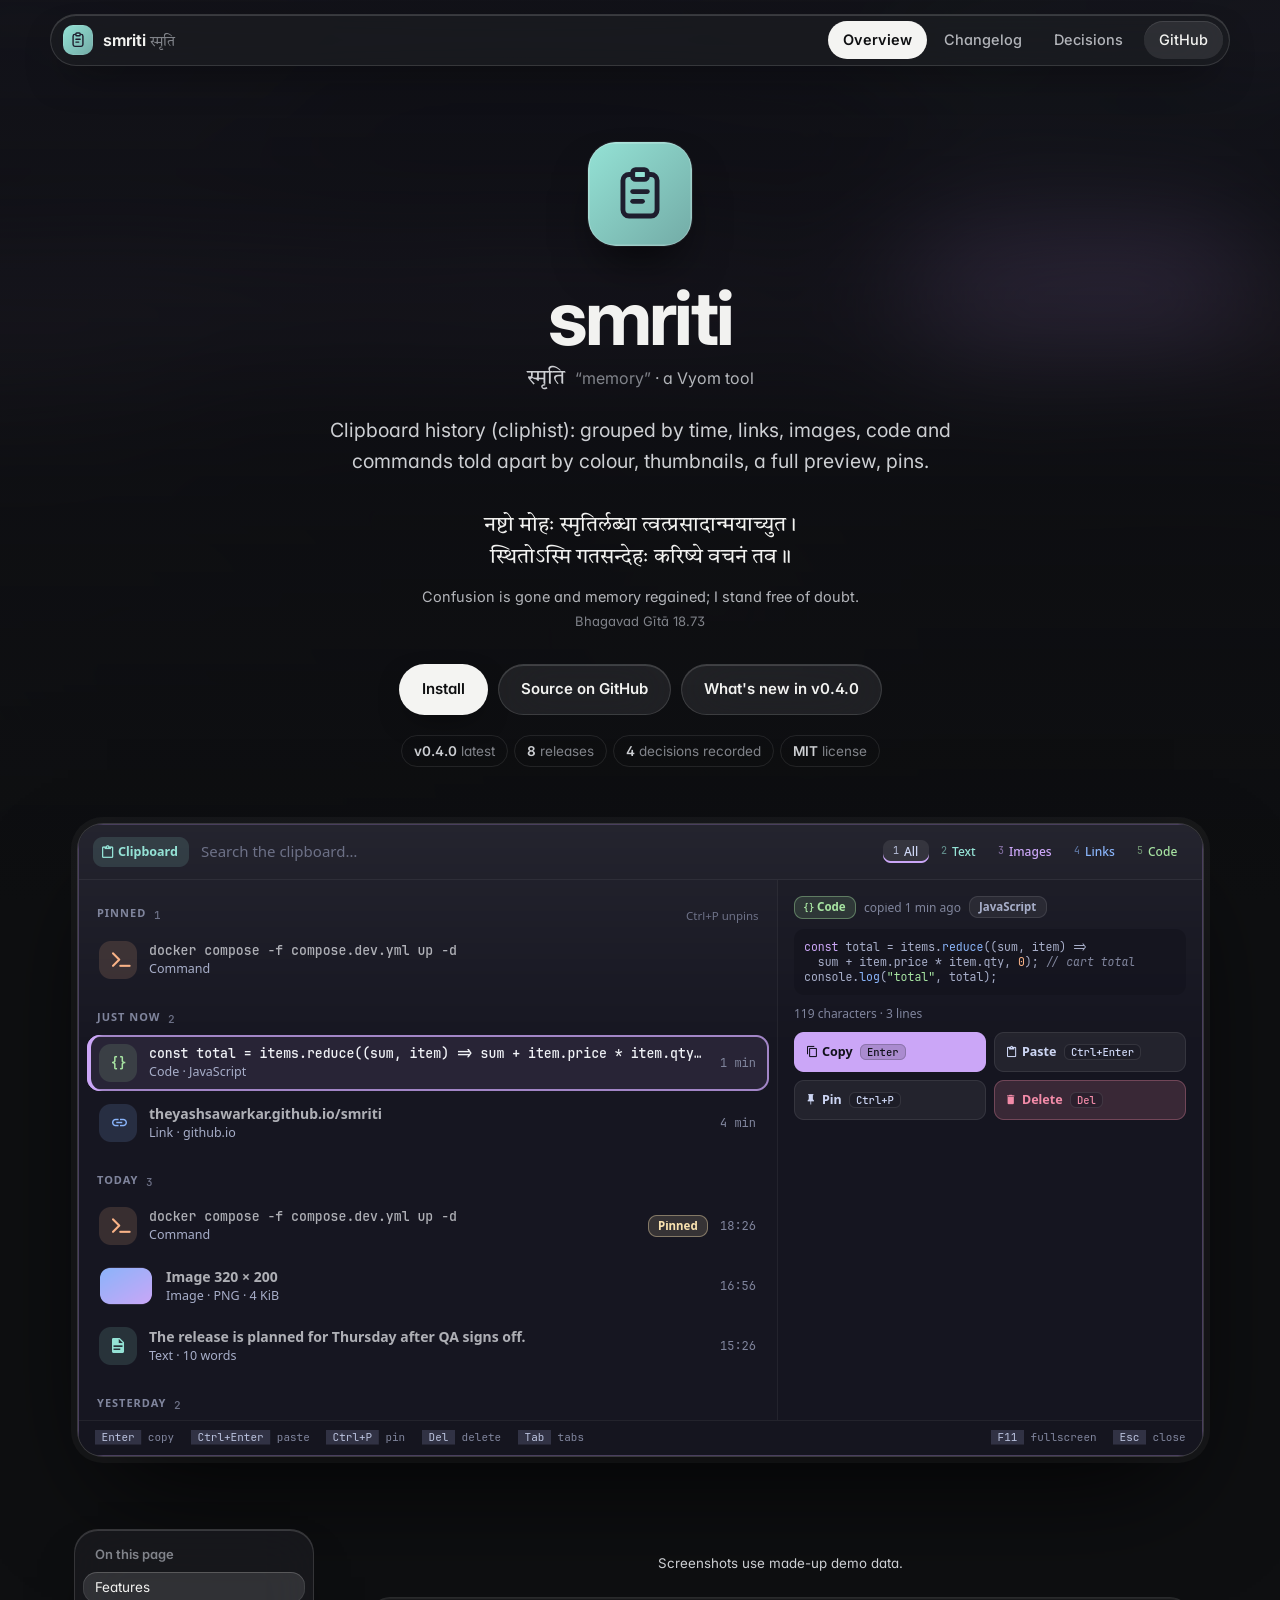
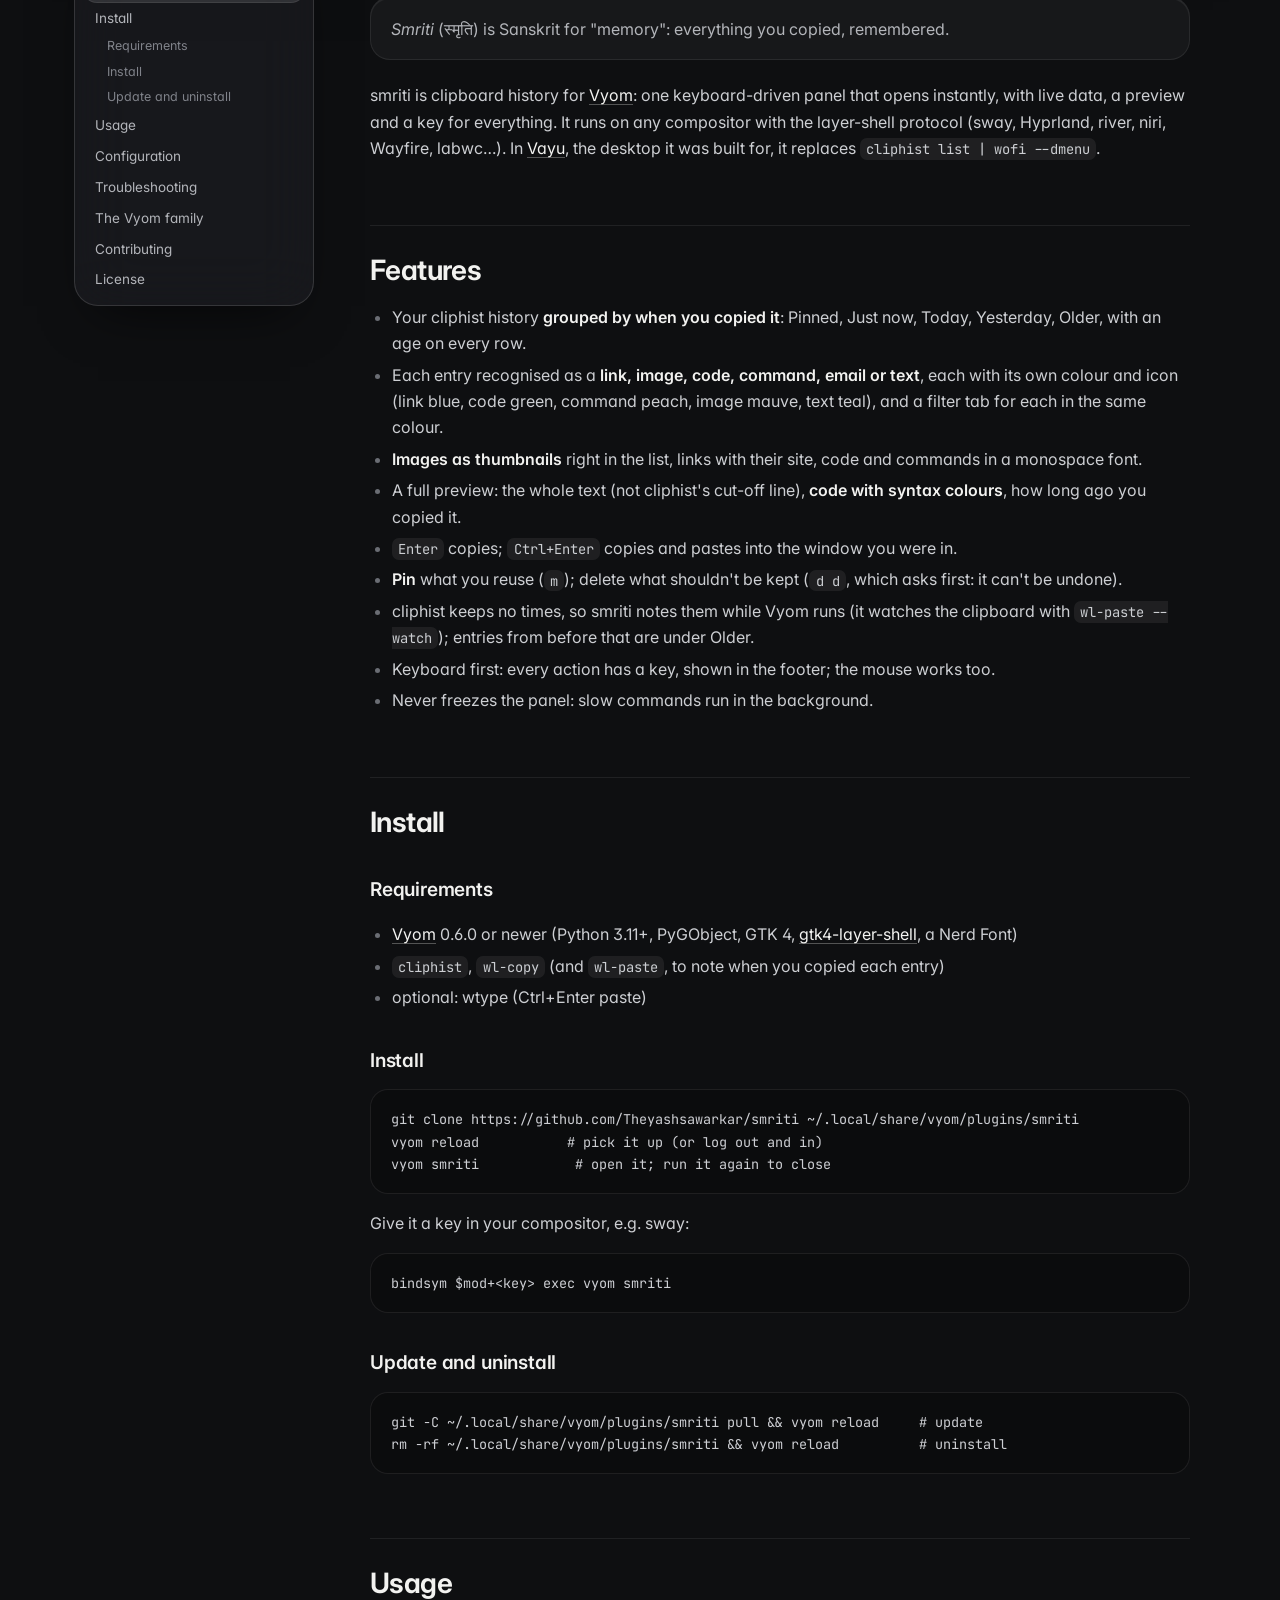
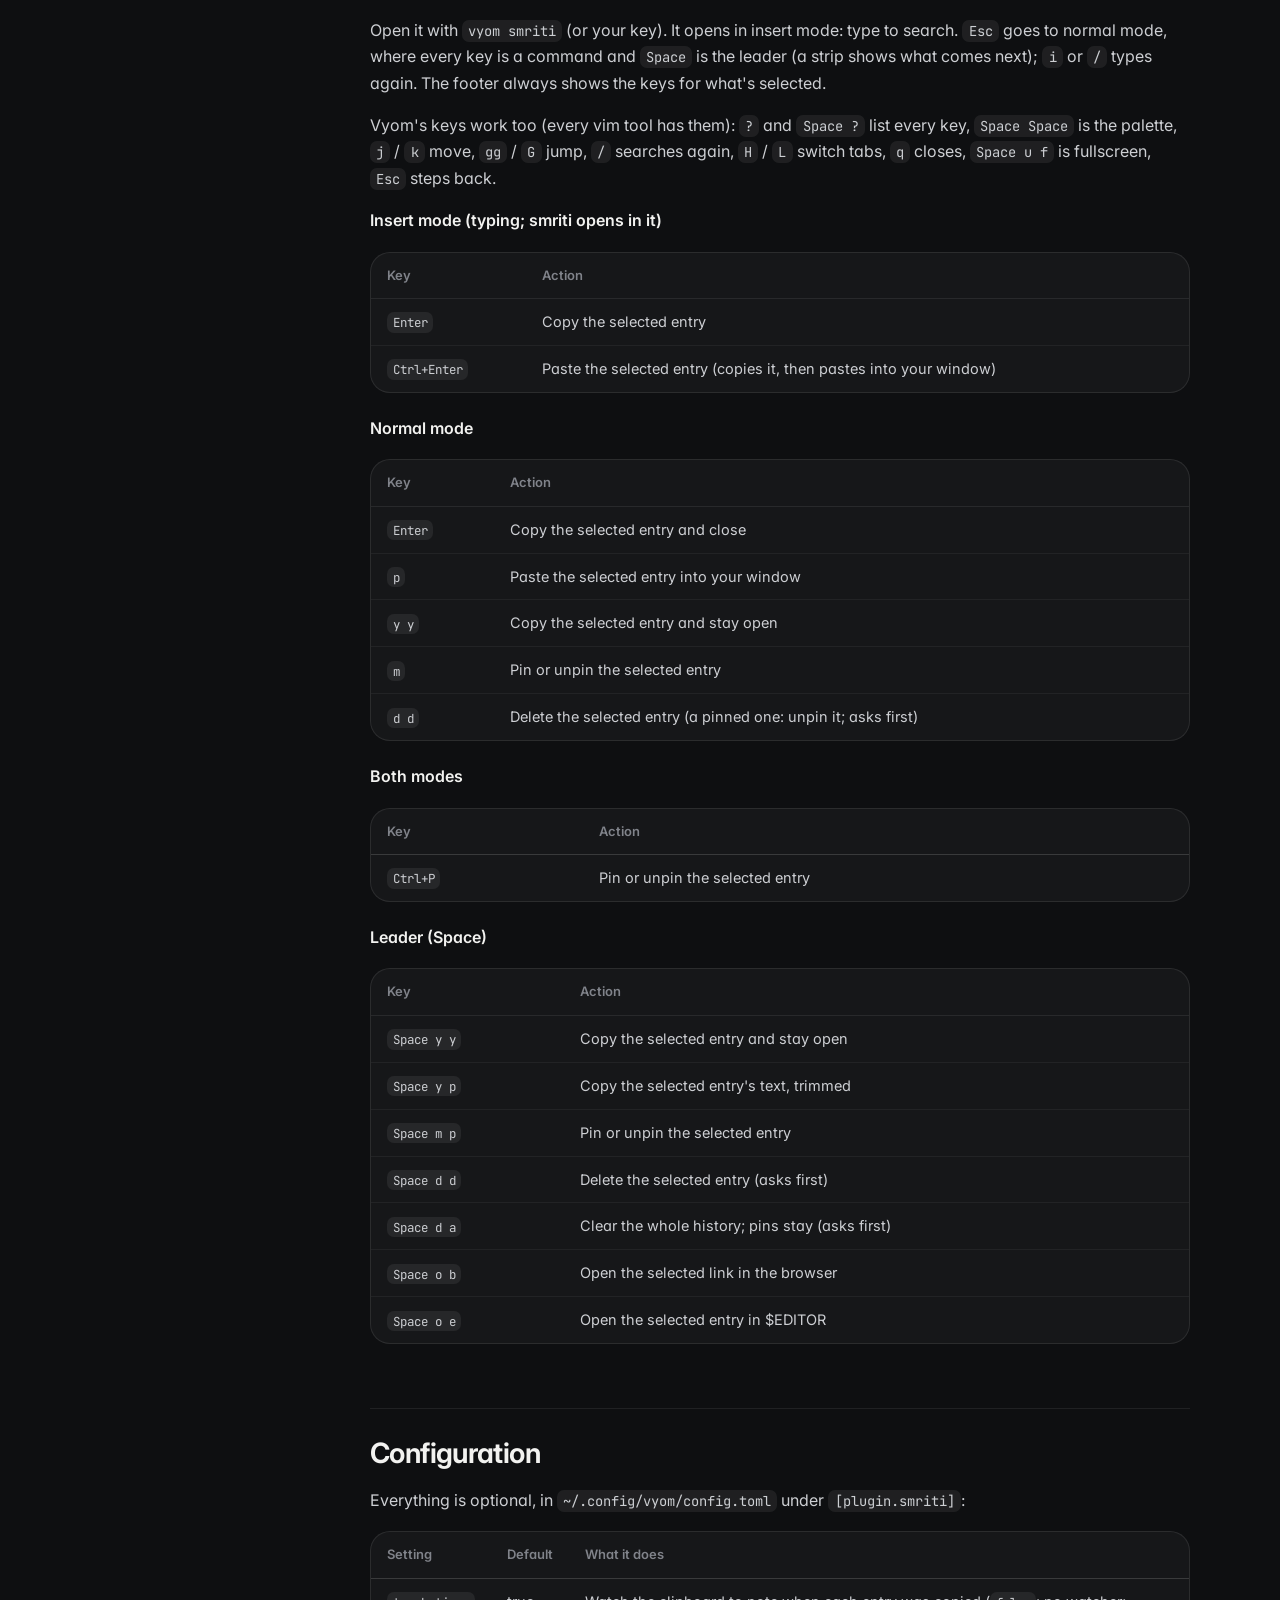
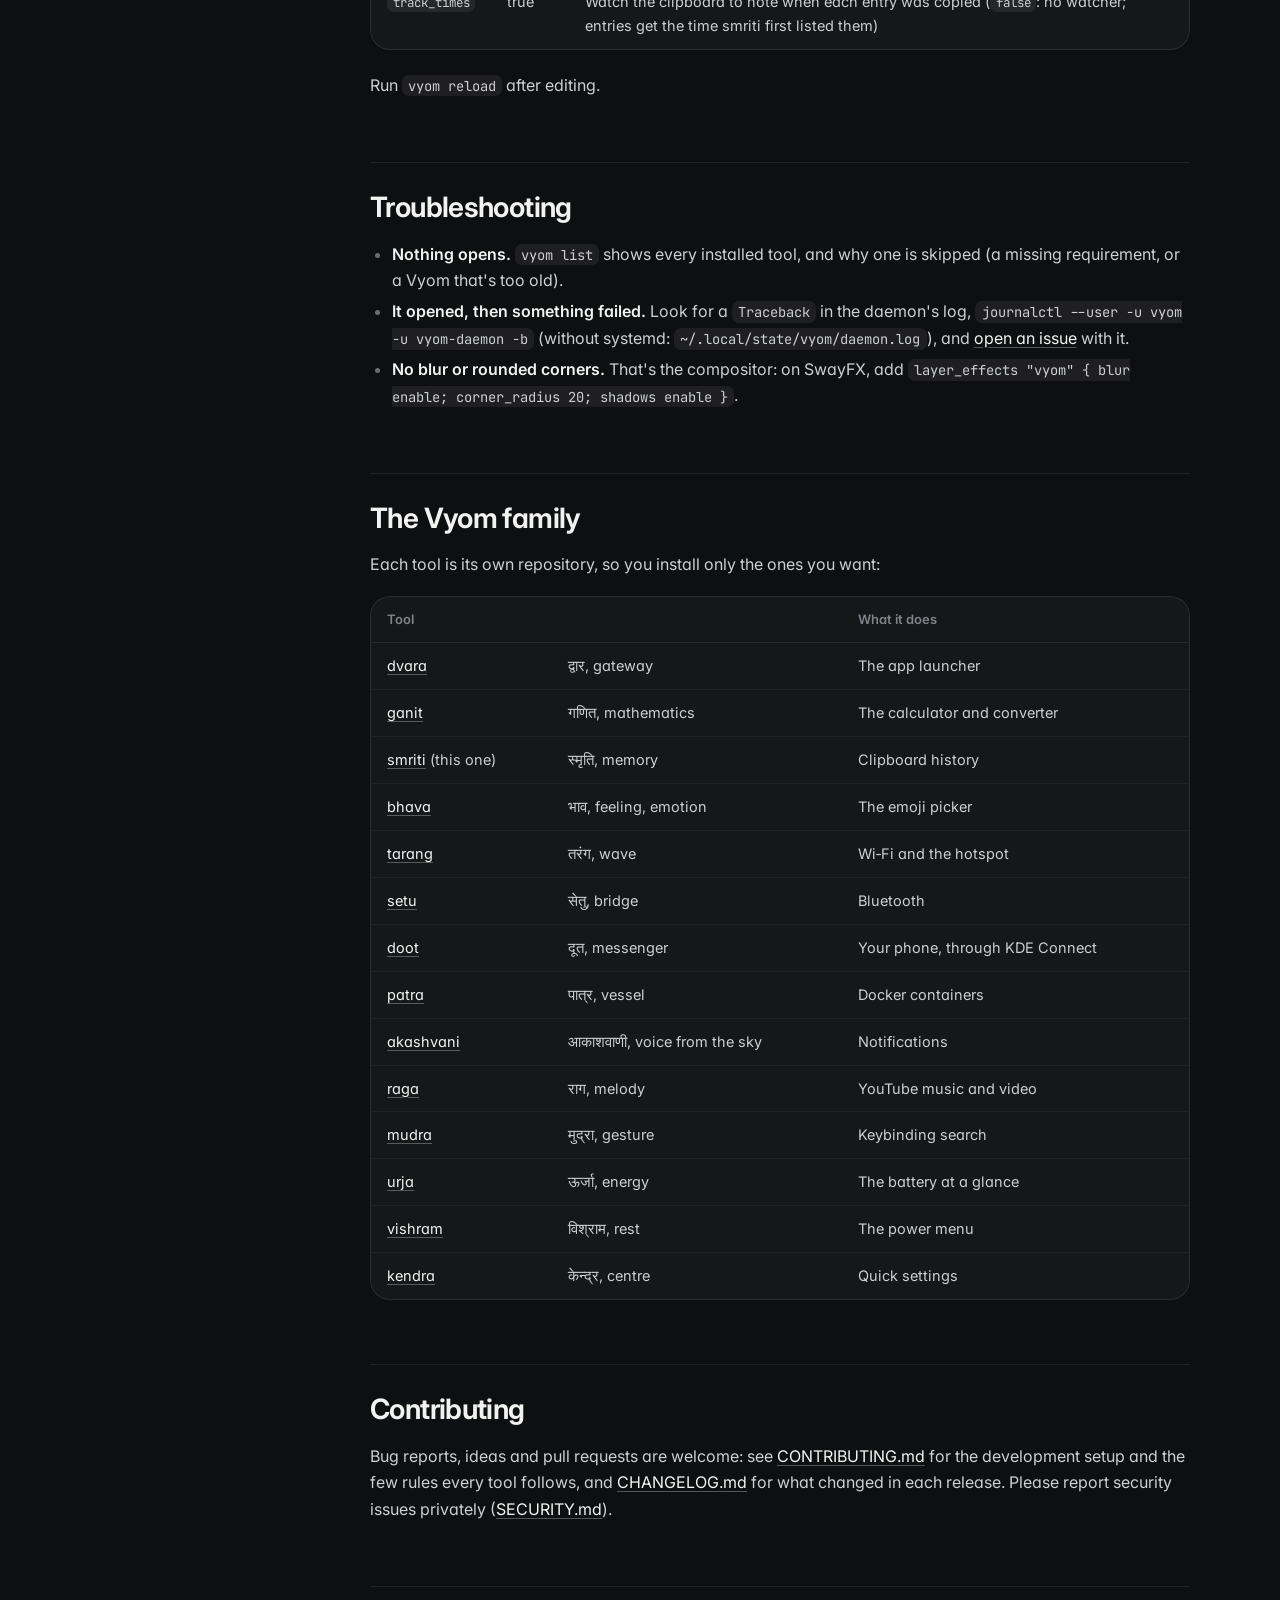
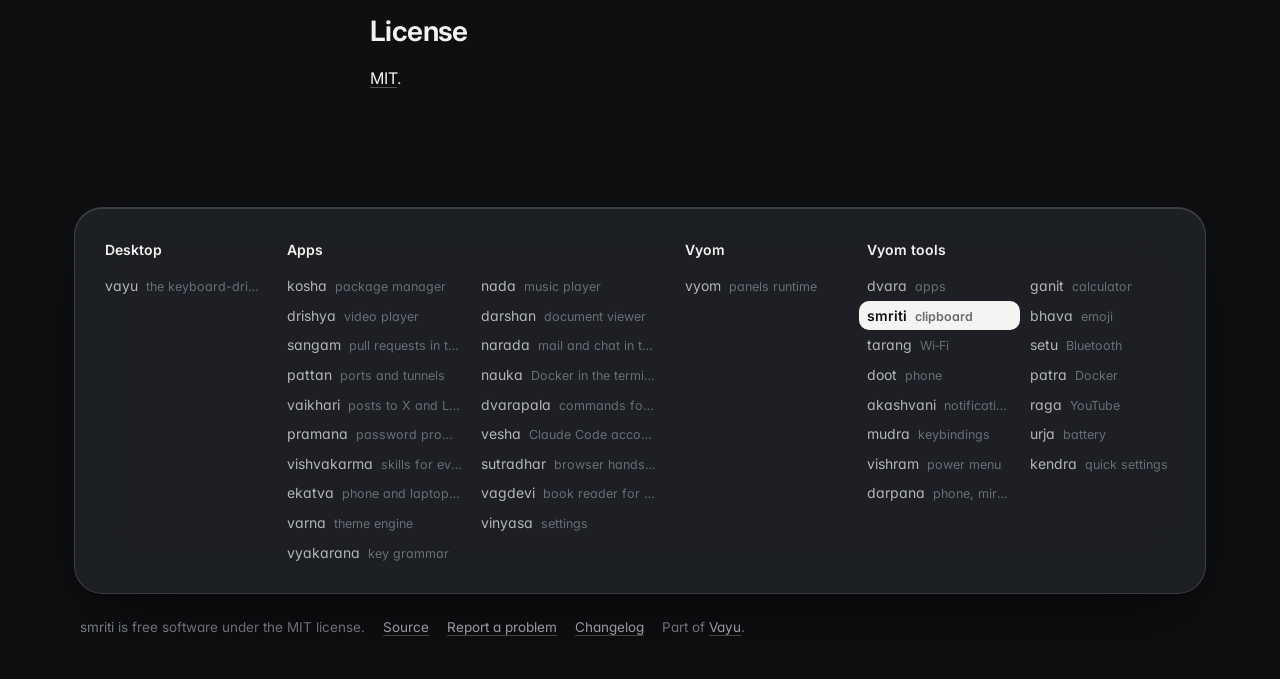
==== commit 4cb7b938: "Website: closer to Vayu's own Spatial site The tool's screenshot blurred behind the page, a centred " ====
--- a/docs/index.html
+++ b/docs/index.html
@@ -10,29 +10,28 @@
 <meta name="theme-color" content="#0e0f11">
 <link rel="icon" href="assets/logo.svg" type="image/svg+xml">
 <link rel="preconnect" href="https://fonts.googleapis.com">
-<link href="https://fonts.googleapis.com/css2?family=Inter:wght@400;500;600;700;800&family=JetBrains+Mono:wght@400;600&display=swap" rel="stylesheet">
+<link rel="preconnect" href="https://fonts.gstatic.com" crossorigin>
+<link href="https://fonts.googleapis.com/css2?family=Inter:wght@400;500;600;700&family=JetBrains+Mono:wght@400;500;600&family=Tiro+Devanagari+Sanskrit&display=swap" rel="stylesheet">
 <link rel="stylesheet" href="assets/site.css">
-<style>:root{--tool:#82ddd5;--glow:#82ddd52e}</style>
+<style>:root{--tool:#82ddd5}.backdrop:before{background-image:url("assets/screenshots/smriti.png")}</style>
 </head>
-<body>
+<body class="home">
+<div class="backdrop" aria-hidden="true"></div>
 <header class="top"><div class="in">
 <a class="brand" href="index.html"><img src="assets/logo.svg" alt=""><span>smriti <small>स्मृति</small></span></a>
-<nav><a href="index.html" class="on">Overview</a><a href="changelog.html" class="">Changelog</a><a href="adr/index.html" class=" hide">Decisions</a><a class="gh" href="https://github.com/Theyashsawarkar/smriti">GitHub ↗</a></nav></div></header>
-<section class="hero"><div class="in"><div>
-<div class="eyebrow">a Vyom tool</div>
+<nav><a href="index.html" class="on">Overview</a><a href="changelog.html" class="">Changelog</a><a href="adr/index.html" class=" hide">Decisions</a><a class="gh" href="https://github.com/Theyashsawarkar/smriti">GitHub</a></nav></div></header>
+<header class="hero">
+<img class="logo" src="assets/logo.svg" alt="smriti logo" width="104" height="104">
 <h1>smriti</h1>
-<div class="sa">स्मृति <span>· “memory”</span></div>
+<div class="sa"><b lang="sa">स्मृति</b> <i>“memory”</i> · a Vyom tool</div>
 <p class="lead">Clipboard history (cliphist): grouped by time, links, images, code and commands told apart by colour, thumbnails, a full preview, pins.</p>
 <figure class="shloka"><p lang="sa">नष्टो मोहः स्मृतिर्लब्धा त्वत्प्रसादान्मयाच्युत ।<br>स्थितोऽस्मि गतसन्देहः करिष्ये वचनं तव ॥</p><figcaption>Confusion is gone and memory regained; I stand free of doubt. <cite>Bhagavad Gītā 18.73</cite></figcaption></figure>
-<div class="cta"><a class="btn primary" href="#install">Install</a><a class="btn" href="https://github.com/Theyashsawarkar/smriti">GitHub ↗</a>
-<a class="btn" href="changelog.html">What's new in v0.4.0</a></div>
+<div class="cta"><a class="btn primary" href="#install">Install</a><a class="btn" href="https://github.com/Theyashsawarkar/smriti">Source on GitHub</a><a class="btn" href="changelog.html">What's new in v0.4.0</a></div>
 <div class="meta"><span><b>v0.4.0</b> latest</span><span><b>8</b> releases</span><span><b>4</b> decisions recorded</span><span><b>MIT</b> license</span></div>
-</div><img class="logo" src="assets/logo.svg" alt="smriti logo"></div></section>
+</header>
+<figure class="shot"><img src="assets/screenshots/smriti.png" alt="smriti: the clipboard history grouped into Pinned, Just now and Today, each kind in its own colour with an image thumbnail, and the picked code with syntax colours and Copy, Paste, Pin and a red Delete" fetchpriority="high"></figure>
 <div class="wrap"><aside class="toc"><b>On this page</b><a class="l2" href="#features">Features</a><a class="l2" href="#install">Install</a><a class="l3" href="#requirements">Requirements</a><a class="l3" href="#install">Install</a><a class="l3" href="#update-and-uninstall">Update and uninstall</a><a class="l2" href="#usage">Usage</a><a class="l2" href="#configuration">Configuration</a><a class="l2" href="#troubleshooting">Troubleshooting</a><a class="l2" href="#the-vyom-family">The Vyom family</a><a class="l2" href="#contributing">Contributing</a><a class="l2" href="#license">License</a></aside><article>
 <!-- No screenshot: clipboard shows personal data (your own clipboard). -->
-<p align="center">
-  <img alt="smriti: the clipboard history grouped into Pinned, Just now and Today, each kind in its own colour with an image thumbnail, and the picked code with syntax colours and Copy, Paste, Pin and a red Delete" src="assets/screenshots/smriti.png" width="100%">
-</p>
 <p align="center"><sub>Screenshots use made-up demo data.</sub></p>
 <blockquote><p><em>Smriti</em> (स्मृति) is Sanskrit for "memory": everything you copied, remembered.</p></blockquote>
 <p>smriti is clipboard history for <a href="https://github.com/Theyashsawarkar/vyom">Vyom</a>: one keyboard-driven panel that opens instantly, with live data, a preview and a key for everything. It runs on any compositor with the layer-shell protocol (sway, Hyprland, river, niri, Wayfire, labwc…). In <a href="https://github.com/Theyashsawarkar/vayu">Vayu</a>, the desktop it was built for, it replaces <code>cliphist list | wofi --dmenu</code>.</p>
@@ -77,11 +76,11 @@
 <h2 id="license"><a class="anchor" href="#license">#</a>License</h2>
 <p><a href="https://github.com/Theyashsawarkar/smriti/blob/main/LICENSE">MIT</a>.</p>
 </article></div>
-<footer><div class="in"><div><h4>Desktop</h4><a href="https://vayu.theyashsawarkar.dev/" class="">vayu <span>वायु · the keyboard-driven Wayland desktop</span></a></div><div><h4>Apps</h4><a href="https://kosha.theyashsawarkar.dev/" class="">kosha <span>कोश · package manager</span></a><a href="https://nada.theyashsawarkar.dev/" class="">nada <span>नाद · music player</span></a><a href="https://drishya.theyashsawarkar.dev/" class="">drishya <span>दृश्य · video player</span></a><a href="https://darshan.theyashsawarkar.dev/" class="">darshan <span>दर्शन · document viewer</span></a><a href="https://sangam.theyashsawarkar.dev/" class="">sangam <span>संगम · pull requests in the terminal</span></a><a href="https://narada.theyashsawarkar.dev/" class="">narada <span>नारद · mail and chat in the terminal</span></a><a href="https://pattan.theyashsawarkar.dev/" class="">pattan <span>पत्तन · ports and tunnels</span></a><a href="https://nauka.theyashsawarkar.dev/" class="">nauka <span>नौका · Docker in the terminal</span></a><a href="https://vaikhari.theyashsawarkar.dev/" class="">vaikhari <span>वैखरी · posts to X and LinkedIn</span></a><a href="https://dvarapala.theyashsawarkar.dev/" class="">dvarapala <span>द्वारपाल · commands for AI agents, approved</span></a><a href="https://pramana.theyashsawarkar.dev/" class="">pramana <span>प्रमाण · password prompts</span></a><a href="https://vesha.theyashsawarkar.dev/" class="">vesha <span>वेष · Claude Code accounts</span></a><a href="https://vishvakarma.theyashsawarkar.dev/" class="">vishvakarma <span>विश्वकर्मा · skills for every AI agent</span></a><a href="https://sutradhar.theyashsawarkar.dev/" class="">sutradhar <span>सूत्रधार · browser hands for AI agents</span></a><a href="https://ekatva.theyashsawarkar.dev/" class="">ekatva <span>एकत्व · phone and laptop, linked</span></a><a href="https://vagdevi.theyashsawarkar.dev/" class="">vagdevi <span>वाग्देवी · book reader for Android</span></a><a href="https://varna.theyashsawarkar.dev/" class="">varna <span>वर्ण · theme engine</span></a><a href="https://vinyasa.theyashsawarkar.dev/" class="">vinyasa <span>विन्यास · settings</span></a><a href="https://vyakarana.theyashsawarkar.dev/" class="">vyakarana <span>व्याकरण · key grammar</span></a></div><div><h4>Vyom</h4><a href="https://vyom.theyashsawarkar.dev/" class="">vyom <span>व्योम · panels runtime</span></a></div><div><h4>Vyom tools</h4><a href="https://dvara.theyashsawarkar.dev/" class="">dvara <span>द्वार · apps</span></a><a href="https://ganit.theyashsawarkar.dev/" class="">ganit <span>गणित · calculator</span></a><a href="https://smriti.theyashsawarkar.dev/" class="me">smriti <span>स्मृति · clipboard</span></a><a href="https://bhava.theyashsawarkar.dev/" class="">bhava <span>भाव · emoji</span></a><a href="https://tarang.theyashsawarkar.dev/" class="">tarang <span>तरंग · Wi‑Fi</span></a><a href="https://setu.theyashsawarkar.dev/" class="">setu <span>सेतु · Bluetooth</span></a><a href="https://doot.theyashsawarkar.dev/" class="">doot <span>दूत · phone</span></a><a href="https://patra.theyashsawarkar.dev/" class="">patra <span>पात्र · Docker</span></a><a href="https://akashvani.theyashsawarkar.dev/" class="">akashvani <span>आकाशवाणी · notifications</span></a><a href="https://raga.theyashsawarkar.dev/" class="">raga <span>राग · YouTube</span></a><a href="https://mudra.theyashsawarkar.dev/" class="">mudra <span>मुद्रा · keybindings</span></a><a href="https://urja.theyashsawarkar.dev/" class="">urja <span>ऊर्जा · battery</span></a><a href="https://vishram.theyashsawarkar.dev/" class="">vishram <span>विश्राम · power menu</span></a><a href="https://kendra.theyashsawarkar.dev/" class="">kendra <span>केन्द्र · quick settings</span></a><a href="https://darpana.theyashsawarkar.dev/" class="">darpana <span>दर्पण · phone, mirrored</span></a></div></div>
-<div class="bottom">smriti is free software under the MIT license · <a href="https://github.com/Theyashsawarkar/smriti">source</a> · <a href="https://github.com/Theyashsawarkar/smriti/issues">issues</a> · <a href="changelog.html">changelog</a> · part of <a href="https://vayu.theyashsawarkar.dev/">Vayu</a></div></footer>
+<footer><div class="in glass"><div class=""><h4>Desktop</h4><div class="list"><a href="https://vayu.theyashsawarkar.dev/" class="">vayu <span>the keyboard-driven Wayland desktop</span></a></div></div><div class="g2"><h4>Apps</h4><div class="list"><a href="https://kosha.theyashsawarkar.dev/" class="">kosha <span>package manager</span></a><a href="https://nada.theyashsawarkar.dev/" class="">nada <span>music player</span></a><a href="https://drishya.theyashsawarkar.dev/" class="">drishya <span>video player</span></a><a href="https://darshan.theyashsawarkar.dev/" class="">darshan <span>document viewer</span></a><a href="https://sangam.theyashsawarkar.dev/" class="">sangam <span>pull requests in the terminal</span></a><a href="https://narada.theyashsawarkar.dev/" class="">narada <span>mail and chat in the terminal</span></a><a href="https://pattan.theyashsawarkar.dev/" class="">pattan <span>ports and tunnels</span></a><a href="https://nauka.theyashsawarkar.dev/" class="">nauka <span>Docker in the terminal</span></a><a href="https://vaikhari.theyashsawarkar.dev/" class="">vaikhari <span>posts to X and LinkedIn</span></a><a href="https://dvarapala.theyashsawarkar.dev/" class="">dvarapala <span>commands for AI agents, approved</span></a><a href="https://pramana.theyashsawarkar.dev/" class="">pramana <span>password prompts</span></a><a href="https://vesha.theyashsawarkar.dev/" class="">vesha <span>Claude Code accounts</span></a><a href="https://vishvakarma.theyashsawarkar.dev/" class="">vishvakarma <span>skills for every AI agent</span></a><a href="https://sutradhar.theyashsawarkar.dev/" class="">sutradhar <span>browser hands for AI agents</span></a><a href="https://ekatva.theyashsawarkar.dev/" class="">ekatva <span>phone and laptop, linked</span></a><a href="https://vagdevi.theyashsawarkar.dev/" class="">vagdevi <span>book reader for Android</span></a><a href="https://varna.theyashsawarkar.dev/" class="">varna <span>theme engine</span></a><a href="https://vinyasa.theyashsawarkar.dev/" class="">vinyasa <span>settings</span></a><a href="https://vyakarana.theyashsawarkar.dev/" class="">vyakarana <span>key grammar</span></a></div></div><div class=""><h4>Vyom</h4><div class="list"><a href="https://vyom.theyashsawarkar.dev/" class="">vyom <span>panels runtime</span></a></div></div><div class="g2"><h4>Vyom tools</h4><div class="list"><a href="https://dvara.theyashsawarkar.dev/" class="">dvara <span>apps</span></a><a href="https://ganit.theyashsawarkar.dev/" class="">ganit <span>calculator</span></a><a href="https://smriti.theyashsawarkar.dev/" class="me" aria-current="page">smriti <span>clipboard</span></a><a href="https://bhava.theyashsawarkar.dev/" class="">bhava <span>emoji</span></a><a href="https://tarang.theyashsawarkar.dev/" class="">tarang <span>Wi‑Fi</span></a><a href="https://setu.theyashsawarkar.dev/" class="">setu <span>Bluetooth</span></a><a href="https://doot.theyashsawarkar.dev/" class="">doot <span>phone</span></a><a href="https://patra.theyashsawarkar.dev/" class="">patra <span>Docker</span></a><a href="https://akashvani.theyashsawarkar.dev/" class="">akashvani <span>notifications</span></a><a href="https://raga.theyashsawarkar.dev/" class="">raga <span>YouTube</span></a><a href="https://mudra.theyashsawarkar.dev/" class="">mudra <span>keybindings</span></a><a href="https://urja.theyashsawarkar.dev/" class="">urja <span>battery</span></a><a href="https://vishram.theyashsawarkar.dev/" class="">vishram <span>power menu</span></a><a href="https://kendra.theyashsawarkar.dev/" class="">kendra <span>quick settings</span></a><a href="https://darpana.theyashsawarkar.dev/" class="">darpana <span>phone, mirrored</span></a></div></div></div>
+<div class="bottom"><span>smriti is free software under the MIT license.</span><a href="https://github.com/Theyashsawarkar/smriti">Source</a><a href="https://github.com/Theyashsawarkar/smriti/issues">Report a problem</a><a href="changelog.html">Changelog</a><span>Part of <a href="https://vayu.theyashsawarkar.dev/">Vayu</a>.</span></div></footer>
 <script>
-document.querySelectorAll('pre.code').forEach(p=>{const b=document.createElement('button');b.className='copy';b.textContent='Copy';
-b.onclick=()=>{navigator.clipboard.writeText(p.innerText.replace(/^Copy/,'')).then(()=>{b.textContent='Copied';setTimeout(()=>b.textContent='Copy',1200)})};p.appendChild(b)});
+document.querySelectorAll('pre.code').forEach(p=>{const b=document.createElement('button');b.className='copy';b.type='button';b.textContent='Copy';
+b.onclick=()=>{navigator.clipboard.writeText(p.querySelector('code').innerText).then(()=>{b.textContent='Copied';b.classList.add('done');setTimeout(()=>{b.textContent='Copy';b.classList.remove('done')},1400)})};p.appendChild(b)});
 const links=[...document.querySelectorAll('.toc a')];if(links.length){const hs=links.map(a=>document.getElementById(a.hash.slice(1))).filter(Boolean);
 const on=()=>{let cur=hs[0];for(const h of hs){if(h.getBoundingClientRect().top<120)cur=h}links.forEach(a=>a.classList.toggle('on',cur&&a.hash==='#'+cur.id))};
 addEventListener('scroll',on,{passive:true});on()}
--- a/docs/assets/site.css
+++ b/docs/assets/site.css
@@ -1,100 +1,131 @@
-/* Vayu's Spatial look: graphite glass that floats, very round, colour only
-   where it means something. The near-white accent is where you act (links,
-   the main button); the tool's own colour (--tool) is only its signature:
-   the logo's glow, the shloka's line, the release dots. */
+/* Vayu's Spatial look (the same as vayu.theyashsawarkar.dev): graphite
+   glass floating over the tool's own screenshot, blurred far out of focus;
+   very round; where you are is a near-white pill or brighter glass; no
+   glows; colour only where it means something. The tool's own colour
+   (--tool) is only its signature: the release dots. */
 :root{--crust:#0e0f11;--mantle:#141518;--base:#1b1c20;--s0:#2a2c31;--s1:#3a3c42;--ov0:#6a6d74;--ov1:#80838a;
---sub0:#b3b5ba;--sub1:#cdcfd3;--text:#f2f2f0;--accent:#f4f4f2;--green:#8ee2a6;--peach:#f7b07d;--red:#ff9389;--blue:#93c4ff;
---glass:rgba(255,255,255,.045);--rim:rgba(255,255,255,.10);--lit:inset 0 1px 0 rgba(255,255,255,.08);
---ui:"Inter","Segoe UI",system-ui,sans-serif;--mono:"JetBrains Mono","JetBrainsMono Nerd Font",ui-monospace,monospace}
+--sub0:#b3b5ba;--sub1:#cdcfd3;--text:#f2f2f0;--accent:#f4f4f2;--green:#8ee2a6;--peach:#f7b07d;--red:#ff9389;--blue:#93c4ff;--yellow:#f3d47f;
+--glass:rgba(52,54,60,.44);--hi:rgba(255,255,255,.09);--rim:rgba(255,255,255,.13);--lit:inset 0 1px 0 rgba(255,255,255,.15);
+--float:0 30px 70px -24px rgba(0,0,0,.7),0 2px 6px rgba(0,0,0,.25);--blur:blur(28px) saturate(160%);
+--ui:"Inter","Adwaita Sans",system-ui,sans-serif;--mono:"JetBrains Mono","JetBrainsMono Nerd Font",ui-monospace,monospace;
+--sa:"Tiro Devanagari Sanskrit","Noto Serif Devanagari",serif;color-scheme:dark}
 *{box-sizing:border-box}html{scroll-behavior:smooth;scroll-padding-top:96px}
-body{margin:0;background:var(--crust);color:var(--text);font:16px/1.65 var(--ui);-webkit-font-smoothing:antialiased}
-a{color:var(--accent);text-decoration:underline;text-decoration-color:rgba(244,244,242,.28);text-underline-offset:3px}
-a:hover{text-decoration-color:var(--accent)}
+body{margin:0;min-height:100vh;background:var(--crust);color:var(--text);font:16px/1.65 var(--ui);-webkit-font-smoothing:antialiased;font-feature-settings:"cv11","ss01"}
+/* the backdrop: the tool's screenshot, out of focus, fading to graphite */
+.backdrop{position:fixed;inset:0;z-index:-1;overflow:hidden;pointer-events:none}
+.backdrop:before{content:"";position:absolute;inset:-12%;background:center/cover no-repeat;filter:blur(64px) saturate(1.25) brightness(.62);transform:translateZ(0)}
+.backdrop:after{content:"";position:absolute;inset:0;background:linear-gradient(to bottom,rgba(14,15,17,.25),rgba(14,15,17,.8) 60%,var(--crust))}
+.backdrop.none:before{background:radial-gradient(60% 50% at 50% 0%,color-mix(in srgb,var(--tool) 22%,transparent),transparent 70%);filter:none}
+.sub .backdrop:after{background:linear-gradient(to bottom,rgba(14,15,17,.55),rgba(14,15,17,.93) 45%,var(--crust))}
+a{color:var(--accent);text-decoration:underline;text-decoration-color:rgba(244,244,242,.3);text-underline-offset:3px}
+a:hover{text-decoration-color:currentColor}
 code{font:.86em var(--mono);background:rgba(255,255,255,.07);padding:.14em .45em;border-radius:7px;color:var(--sub1)}
+kbd{display:inline-block;min-width:1.7em;padding:.05em .45em;font:500 .8em/1.6 var(--mono);text-align:center;color:var(--text);background:rgba(255,255,255,.08);border:1px solid rgba(255,255,255,.14);border-bottom-width:2px;border-radius:8px}
 img{max-width:100%;height:auto}
-:focus-visible{outline:2px solid var(--accent);outline-offset:3px;border-radius:8px}
-/* nav: a floating glass pill */
-.top{position:sticky;top:12px;z-index:20;padding:0 16px}
-.top .in{max-width:1240px;margin:0 auto;padding:8px 10px 8px 16px;display:flex;align-items:center;gap:22px;
-border-radius:999px;background:rgba(27,28,32,.62);border:1px solid var(--rim);box-shadow:var(--lit),0 18px 40px rgba(0,0,0,.35);
-backdrop-filter:blur(24px) saturate(1.5);-webkit-backdrop-filter:blur(24px) saturate(1.5)}
-.brand{display:flex;align-items:center;gap:10px;font-weight:650;font-size:16.5px;color:var(--text);text-decoration:none}
-.brand img{width:28px;height:28px;border-radius:9px}.brand small{font-weight:500;color:var(--ov1);font-size:13px}
-.top nav{display:flex;gap:4px;margin-left:auto;flex-wrap:wrap}
-.top nav a{color:var(--sub0);padding:6px 14px;border-radius:999px;font-size:14.5px;text-decoration:none}
-.top nav a:hover{background:rgba(255,255,255,.07);color:var(--text)}
-.top nav a.on{background:rgba(255,255,255,.14);color:var(--text);box-shadow:var(--lit)}
-.top nav a.gh{background:var(--accent);color:var(--crust);font-weight:600}.top nav a.gh:hover{background:#fff}
-/* hero: the tool's light in a dark room */
-.hero{position:relative;overflow:hidden;margin-top:-64px;padding-top:64px}
-.hero:before{content:"";position:absolute;inset:-30% -10% auto;height:720px;
-background:radial-gradient(640px 340px at 18% 32%,var(--glow),transparent 70%),radial-gradient(520px 300px at 86% 8%,rgba(255,255,255,.06),transparent 70%);pointer-events:none}
-.hero .in{position:relative;max-width:1240px;margin:0 auto;padding:84px 24px 60px;display:grid;grid-template-columns:minmax(0,1fr) auto;gap:48px;align-items:center}
-.eyebrow{display:inline-flex;align-items:center;gap:8px;font:500 13.5px var(--ui);color:var(--sub1);padding:5px 13px 5px 11px;border-radius:999px;
-background:var(--glass);border:1px solid var(--rim);box-shadow:var(--lit)}
-.eyebrow:before{content:"";width:7px;height:7px;border-radius:50%;background:var(--tool)}
-.hero h1{font-size:clamp(42px,6vw,68px);line-height:1.02;margin:18px 0 8px;letter-spacing:-.035em;font-weight:700}
-.hero .sa{font-size:22px;color:var(--sub1);margin-bottom:22px}.hero .sa span{color:var(--ov1)}
-.hero .shloka{margin:0 0 28px;padding:16px 20px;border-radius:22px;background:var(--glass);border:1px solid var(--rim);box-shadow:var(--lit),inset 3px 0 0 var(--tool);max-width:720px}
-.hero .shloka p{margin:0 0 6px;font-size:18px;line-height:1.6;color:var(--text)}.hero .shloka figcaption{font-size:14px;color:var(--sub0)}.hero .shloka cite{color:var(--ov1);font-style:normal;white-space:nowrap}
-.hero p.lead{font-size:19px;color:var(--sub0);max-width:680px;margin:0 0 28px}
-.cta{display:flex;gap:10px;flex-wrap:wrap}
-.btn{display:inline-flex;align-items:center;gap:8px;padding:11px 20px;border-radius:999px;font-weight:600;font-size:15px;color:var(--text);
-background:rgba(255,255,255,.07);border:1px solid var(--rim);box-shadow:var(--lit);text-decoration:none}
-.btn:hover{background:rgba(255,255,255,.12)}
-.btn.primary{background:var(--accent);color:var(--crust);border-color:transparent;box-shadow:none}.btn.primary:hover{background:#fff}
-.hero .logo{width:184px;height:184px;filter:drop-shadow(0 28px 56px var(--glow))}
-.meta{display:flex;gap:18px;flex-wrap:wrap;margin-top:24px;color:var(--ov1);font-size:14px}.meta b{color:var(--sub1);font-weight:600}
-/* layout */
-.wrap{max-width:1240px;margin:0 auto;padding:44px 24px 88px;display:grid;grid-template-columns:230px minmax(0,1fr);gap:52px}
-.toc{position:sticky;top:96px;align-self:start;max-height:calc(100vh - 116px);overflow:auto;font-size:14px;padding-right:6px}
-.toc b{display:block;font-size:13px;font-weight:600;color:var(--ov1);margin:0 0 10px 12px}
-.toc a{display:block;color:var(--sub0);padding:5px 12px;border-radius:12px;text-decoration:none}
-.toc a.l3{padding-left:24px;font-size:13px;color:var(--ov1)}
-.toc a:hover{color:var(--text);background:rgba(255,255,255,.04)}
-.toc a.on{color:var(--text);background:rgba(255,255,255,.09);box-shadow:var(--lit)}
-article{min-width:0}
-article h2{font-size:30px;letter-spacing:-.02em;margin:60px 0 14px;padding-top:6px;font-weight:650}
-article h2:first-child{margin-top:0}
-article h3{font-size:20px;margin:34px 0 10px;font-weight:600}article h4{font-size:16px;margin:24px 0 8px;color:var(--sub1)}
-article p,article li{color:var(--sub1)}
+:focus-visible{outline:2px solid var(--accent);outline-offset:3px;border-radius:10px}
+.glass{background:var(--glass);-webkit-backdrop-filter:var(--blur);backdrop-filter:var(--blur);border:1px solid var(--rim);box-shadow:var(--lit),var(--float)}
+/* nav: a floating glass capsule; the page you're on is the near-white pill */
+.top{position:sticky;top:0;z-index:20;padding:14px 24px 0}
+.top .in{max-width:1180px;margin:0 auto;padding:6px 6px 6px 10px;display:flex;align-items:center;gap:18px;border-radius:999px;
+background:rgba(30,31,35,.62);-webkit-backdrop-filter:var(--blur);backdrop-filter:var(--blur);border:1px solid var(--rim);box-shadow:var(--lit),0 18px 40px -18px rgba(0,0,0,.7)}
+.brand{display:flex;align-items:center;gap:10px;font-weight:650;font-size:16px;color:var(--text);text-decoration:none;padding:2px 6px 2px 2px;border-radius:999px}
+.brand img{width:30px;height:30px;border-radius:10px}.brand small{font:400 14px var(--sa);color:var(--ov1)}
+.top nav{display:flex;gap:2px;margin-left:auto}
+.top nav a{color:var(--sub0);padding:7px 15px;border-radius:999px;font-size:14.5px;font-weight:500;text-decoration:none;white-space:nowrap;transition:background-color .15s,color .15s}
+.top nav a:hover{background:rgba(255,255,255,.08);color:var(--text)}
+.top nav a.on{background:var(--accent);color:var(--crust);font-weight:600}
+.top nav a.gh{color:var(--text);background:rgba(255,255,255,.09);box-shadow:inset 0 1px 0 rgba(255,255,255,.1);margin-left:4px}.top nav a.gh:hover{background:rgba(255,255,255,.15)}
+/* hero: the logo, the name, the verse, then the tool itself */
+.hero{max-width:860px;margin:0 auto;padding:76px 24px 0;text-align:center}
+.hero .logo{width:104px;height:104px;border-radius:28px;box-shadow:0 26px 50px -18px rgba(0,0,0,.8),0 0 0 1px rgba(255,255,255,.08)}
+.hero h1{font-size:clamp(46px,7vw,76px);line-height:1;margin:26px 0 10px;letter-spacing:-.04em;font-weight:700}
+.hero .sa{font-size:16px;color:var(--sub0)}.hero .sa b{font:400 21px var(--sa);color:var(--sub1);margin-right:6px}.hero .sa i{font-style:normal;color:var(--ov1)}
+.hero p.lead{font-size:19.5px;line-height:1.55;color:var(--sub1);max-width:34em;margin:22px auto 0;text-wrap:pretty}
+.hero .shloka{margin:34px auto 0;max-width:600px}
+.hero .shloka p{margin:0;font:400 21px/1.55 var(--sa);color:var(--text)}
+.hero .shloka figcaption{margin-top:10px;font-size:14.5px;color:var(--sub0);text-wrap:pretty}.hero .shloka cite{display:block;margin-top:2px;color:var(--ov1);font-style:normal;font-size:13px}
+.cta{display:flex;gap:10px;flex-wrap:wrap;justify-content:center;margin-top:32px}
+.btn{display:inline-flex;align-items:center;gap:8px;padding:12px 22px;border-radius:999px;font-weight:600;font-size:15px;color:var(--text);
+background:rgba(255,255,255,.08);border:1px solid var(--rim);box-shadow:var(--lit);-webkit-backdrop-filter:var(--blur);backdrop-filter:var(--blur);text-decoration:none;transition:background-color .15s}
+.btn:hover{background:rgba(255,255,255,.14)}
+.btn.primary{background:var(--accent);color:var(--crust);border-color:transparent;box-shadow:0 10px 30px -12px rgba(0,0,0,.6)}.btn.primary:hover{background:#fff}
+.meta{display:flex;gap:6px;flex-wrap:wrap;justify-content:center;margin-top:20px;font-size:13.5px;color:var(--ov1)}
+.meta span{padding:4px 12px;border-radius:999px;border:1px solid rgba(255,255,255,.09)}.meta b{color:var(--sub1);font-weight:600}
+.shot{max-width:1180px;margin:56px auto 0;padding:0 24px;display:flex;gap:22px;justify-content:center;align-items:flex-start}
+.shot img{display:block;border-radius:26px;border:1px solid var(--rim);background:var(--base);box-shadow:0 0 0 6px rgba(255,255,255,.04),0 50px 110px -30px rgba(0,0,0,.85)}
+.shot.many img{flex:1 1 0;min-width:0;max-width:300px;border-radius:30px}
+.shot figcaption{display:none}
+/* layout: a glass "On this page" panel beside the article */
+.wrap{max-width:1180px;margin:0 auto;padding:72px 24px 40px;display:grid;grid-template-columns:240px minmax(0,1fr);gap:56px}
+.sub .wrap{padding-top:48px}
+.wrap.solo{grid-template-columns:minmax(0,1fr);max-width:900px}.wrap.solo article{max-width:none}
+.adrmeta+h2{border-top:0;padding-top:0;margin-top:10px;font-size:36px;letter-spacing:-.03em}
+article>h2:first-child{font-size:36px;letter-spacing:-.03em}
+.toc{position:sticky;top:92px;align-self:start;max-height:calc(100vh - 112px);overflow:auto;scrollbar-width:thin;scrollbar-color:rgba(255,255,255,.15) transparent;
+padding:14px 8px 10px;border-radius:24px;background:rgba(30,31,35,.6);-webkit-backdrop-filter:var(--blur);backdrop-filter:var(--blur);border:1px solid var(--rim);box-shadow:var(--lit),0 24px 50px -24px rgba(0,0,0,.7)}
+.toc:empty{display:none}
+.toc b{display:block;font-size:13px;font-weight:600;color:var(--ov1);margin:0 12px 6px}
+.toc a{display:block;color:var(--sub0);padding:6px 12px;border-radius:14px;font-size:13.5px;line-height:1.4;text-decoration:none;transition:background-color .15s,color .15s}
+.toc a.l3{padding:4px 12px 4px 24px;font-size:12.5px;color:var(--ov1)}
+.toc a:hover{color:var(--text);background:rgba(255,255,255,.06)}
+.toc a.on{color:var(--text);background:rgba(255,255,255,.11);box-shadow:inset 0 1px 0 rgba(255,255,255,.12),inset 0 0 0 1px rgba(255,255,255,.08)}
+article{min-width:0;max-width:820px}
+article h2{font-size:28px;line-height:1.2;letter-spacing:-.022em;margin:64px 0 14px;padding-top:28px;border-top:1px solid rgba(255,255,255,.08);font-weight:650}
+article>h2:first-child,article>section:first-child h2{margin-top:0;padding-top:0;border-top:0}
+article h3{font-size:19px;margin:34px 0 10px;font-weight:600;letter-spacing:-.01em}article h4{font-size:16px;margin:24px 0 8px;color:var(--sub1)}
+article p,article li{color:var(--sub1);overflow-wrap:anywhere}article strong{color:var(--text);font-weight:600}
 article .anchor{opacity:0;margin-left:-22px;width:22px;display:inline-block;color:var(--ov0);text-decoration:none}
 article h2:hover .anchor,article h3:hover .anchor{opacity:1}
-article ul,article ol{padding-left:22px}article li{margin:5px 0}
-article img{border-radius:22px;border:1px solid var(--rim);box-shadow:0 24px 60px rgba(0,0,0,.35)}
+article ul,article ol{padding-left:22px}article li{margin:5px 0}article li::marker{color:var(--ov0)}
+article img{border-radius:22px;border:1px solid var(--rim);box-shadow:0 30px 70px -28px rgba(0,0,0,.85)}
 article p[align=center]{text-align:center}article p[align=center] img{margin:6px 0}
-article blockquote{margin:22px 0;padding:16px 22px;background:var(--glass);border:1px solid var(--rim);box-shadow:var(--lit);border-radius:22px}
-article blockquote p{margin:0;color:var(--sub0)}
-pre.code{position:relative;background:rgba(0,0,0,.28);border:1px solid var(--rim);box-shadow:var(--lit);border-radius:20px;padding:18px 20px;overflow:auto;font:13.5px/1.65 var(--mono);color:var(--sub1)}
+article blockquote{margin:22px 0;padding:14px 20px;background:rgba(255,255,255,.04);border:1px solid rgba(255,255,255,.08);box-shadow:inset 0 1px 0 rgba(255,255,255,.06);border-radius:20px}
+article blockquote p{margin:.2em 0;color:var(--sub0)}
+pre.code{position:relative;background:rgba(10,11,13,.6);border:1px solid rgba(255,255,255,.08);border-radius:18px;padding:18px 20px;overflow:auto;font:13.5px/1.65 var(--mono);color:var(--sub1)}
 pre.code code{background:none;padding:0;font-size:inherit;color:inherit}
-pre.code .copy{position:absolute;top:10px;right:10px;font:600 12px var(--ui);padding:5px 12px;border-radius:999px;border:0;background:rgba(255,255,255,.1);color:var(--text);cursor:pointer;opacity:0;transition:opacity .15s}
-pre.code:hover .copy,pre.code .copy:focus-visible{opacity:1}
-.table{overflow:auto;margin:16px 0;border:1px solid var(--rim);border-radius:20px;background:var(--glass);box-shadow:var(--lit)}
+pre.code .copy{position:absolute;top:10px;right:10px;font:600 12.5px var(--ui);padding:5px 13px;border-radius:999px;border:1px solid rgba(255,255,255,.12);background:rgba(255,255,255,.08);color:var(--sub1);cursor:pointer;opacity:0;transition:opacity .15s,background-color .15s}
+pre.code:hover .copy,pre.code .copy:focus-visible{opacity:1}pre.code .copy:hover{background:var(--accent);color:var(--crust)}
+pre.code .copy.done{background:var(--green);color:var(--crust);border-color:transparent;opacity:1}
+.table{overflow:auto;margin:18px 0 22px;border:1px solid rgba(255,255,255,.09);border-radius:20px;background:rgba(255,255,255,.035)}
 table{border-collapse:collapse;width:100%;font-size:14.5px}
-th{text-align:left;color:var(--sub1);font-weight:600;padding:11px 16px;border-bottom:1px solid var(--rim);background:rgba(255,255,255,.03)}
-td{padding:10px 16px;border-bottom:1px solid rgba(255,255,255,.06);color:var(--sub1);vertical-align:top}tr:last-child td{border-bottom:0}
+th{text-align:left;color:var(--ov1);font-size:13px;font-weight:600;padding:12px 16px;border-bottom:1px solid rgba(255,255,255,.08);white-space:nowrap}
+td{padding:11px 16px;border-top:1px solid rgba(255,255,255,.05);color:var(--sub1);vertical-align:top}tbody tr:first-child td{border-top:0}
 td code{white-space:nowrap}
-/* changelog */
-.release{position:relative;padding:0 0 10px 30px;border-left:1px solid var(--s1);margin-left:6px}
-.release:before{content:"";position:absolute;left:-6px;top:11px;width:11px;height:11px;border-radius:50%;background:var(--tool);box-shadow:0 0 0 4px var(--crust)}
-.release h2{margin-top:0;font-size:24px}.release h2 .date{font:500 14px var(--mono);color:var(--ov1);margin-left:10px}
-.release .tag{font:600 12px var(--mono);padding:2px 10px;border-radius:999px;background:rgba(255,255,255,.08);color:var(--text);margin-left:8px;vertical-align:3px}
-/* adr */
-.cards{display:grid;grid-template-columns:repeat(auto-fill,minmax(300px,1fr));gap:14px;margin:18px 0}
-.card{display:block;background:var(--glass);border:1px solid var(--rim);box-shadow:var(--lit);border-radius:24px;padding:20px 22px;color:var(--text);text-decoration:none;transition:background .15s,border-color .15s}
-.card:hover{background:rgba(255,255,255,.075);border-color:rgba(255,255,255,.2)}
-.card .n{font:600 12px var(--mono);color:var(--ov1)}.card h3{margin:6px 0 6px;font-size:17px}.card p{margin:0;color:var(--sub0);font-size:14px}
+/* changelog: each release a glass card on a thread */
+.release{position:relative;margin:0 0 18px 22px;padding:22px 26px 10px;border-radius:24px;background:rgba(255,255,255,.035);border:1px solid rgba(255,255,255,.08);box-shadow:inset 0 1px 0 rgba(255,255,255,.07)}
+.release:before{content:"";position:absolute;left:-23px;top:0;bottom:-18px;width:1px;background:rgba(255,255,255,.1)}
+.release:after{content:"";position:absolute;left:-28px;top:30px;width:11px;height:11px;border-radius:50%;background:var(--tool);box-shadow:0 0 0 4px var(--crust)}
+.release:last-child:before{bottom:auto;height:30px}
+.release h2{margin:0 0 6px;padding:0;border:0;font-size:22px;display:flex;align-items:baseline;flex-wrap:wrap;gap:4px 12px}
+.release h2 .date{font:500 13.5px var(--mono);color:var(--ov1)}
+.release .tag{font:600 12.5px var(--ui);padding:3px 11px;border-radius:999px;background:rgba(255,255,255,.08);color:var(--sub1);text-decoration:none;margin-left:auto}
+.release .tag:hover{background:rgba(255,255,255,.14);color:var(--text)}
+.release h3{font-size:15px;color:var(--sub0);margin:18px 0 6px}
+/* decisions */
+.cards{display:grid;grid-template-columns:repeat(auto-fill,minmax(min(300px,100%),1fr));gap:14px;margin:22px 0}
+.card{display:block;background:rgba(255,255,255,.04);border:1px solid rgba(255,255,255,.09);box-shadow:inset 0 1px 0 rgba(255,255,255,.07);border-radius:24px;padding:20px 22px;color:var(--text);text-decoration:none;transition:background-color .15s,border-color .15s}
+.card:hover{background:var(--hi);border-color:rgba(255,255,255,.18)}
+.card .n{font:500 12.5px var(--mono);color:var(--ov1);display:flex;gap:8px;align-items:center}.card h3{margin:10px 0 6px;font-size:17px;line-height:1.35}.card p{margin:0;color:var(--sub0);font-size:14px}
 .status{display:inline-block;font:600 12px var(--ui);padding:2px 10px;border-radius:999px;background:rgba(142,226,166,.14);color:var(--green)}
 .status.superseded,.status.deprecated{background:rgba(247,176,125,.14);color:var(--peach)}.status.proposed{background:rgba(147,196,255,.14);color:var(--blue)}
-/* footer */
-footer{border-top:1px solid rgba(255,255,255,.06);background:var(--mantle)}
-footer .in{max-width:1240px;margin:0 auto;padding:48px 24px;display:grid;grid-template-columns:repeat(auto-fit,minmax(200px,1fr));gap:28px}
-footer h4{margin:0 0 10px;font-size:13.5px;font-weight:600;color:var(--sub0)}
-footer a{display:flex;gap:8px;align-items:baseline;color:var(--sub0);font-size:14px;padding:2px 0;text-decoration:none}footer a:hover{color:var(--text)}footer a span{color:var(--ov0);font-size:12.5px}
-footer a.me{color:var(--text);font-weight:600}
-footer .bottom{max-width:1240px;margin:0 auto;padding:0 24px 32px;color:var(--ov0);font-size:13px}
-footer .bottom a{display:inline;padding:0;font-size:13px;text-decoration:underline}
-@media(max-width:900px){.wrap{grid-template-columns:1fr}.toc{display:none}.hero .in{grid-template-columns:1fr}.hero .logo{width:112px;height:112px;order:-1}
-.top nav a:not(.gh){padding:6px 9px}}
-@media(max-width:560px){.top{padding:0 10px}.top .in{gap:10px;padding-left:12px}.brand small{display:none}.top nav a.hide{display:none}.hero .in{padding:52px 16px 36px}.wrap{padding:28px 16px 64px}}
+.adrmeta{display:flex;gap:10px;align-items:center;font:13px var(--mono);color:var(--ov1);margin:0 0 6px}
+.back{display:flex;gap:10px;margin-top:44px}.back a{text-decoration:none}
+/* footer: the family, in one glass panel */
+footer{max-width:1180px;margin:60px auto 0;padding:0 24px 40px}
+footer .in{display:grid;grid-template-columns:1fr 2.4fr 1fr 2fr;gap:28px;padding:30px 30px 26px;border-radius:28px}
+footer h4{margin:0 0 10px;font-size:14px;font-weight:600;color:var(--text)}
+footer .list{display:grid;gap:0 18px}footer .g2 .list{grid-template-columns:1fr 1fr}
+footer a{display:flex;gap:8px;align-items:baseline;color:var(--sub0);font-size:14px;padding:3px 8px;margin:0 -8px;border-radius:10px;text-decoration:none;min-width:0}
+footer a:hover{color:var(--text);background:rgba(255,255,255,.06)}footer a span{color:var(--ov0);font-size:12.5px;white-space:nowrap;overflow:hidden;text-overflow:ellipsis}
+footer a.me{color:var(--crust);background:var(--accent);font-weight:600}footer a.me span{color:rgba(14,15,17,.6)}
+footer .bottom{display:flex;flex-wrap:wrap;gap:6px 18px;padding:22px 6px 0;color:var(--ov1);font-size:13.5px}
+footer .bottom a{display:inline;padding:0;margin:0;font-size:13.5px;color:var(--sub0);text-decoration:underline;text-decoration-color:rgba(255,255,255,.25)}footer .bottom a:hover{background:none}
+@media(max-width:1000px){footer .in{grid-template-columns:1fr 1fr}}
+@media(max-width:900px){.wrap{grid-template-columns:1fr;gap:28px}.toc{display:none}}
+@media(max-width:640px){.top{padding:10px 10px 0}.top .in{gap:6px;padding-left:6px}.brand small,.brand span{display:none}
+.top nav{overflow-x:auto;scrollbar-width:none}.top nav::-webkit-scrollbar{display:none}.top nav a{padding:7px 11px;font-size:14px}.top nav a.hide{display:none}
+.hero{padding:44px 16px 0}.hero .logo{width:84px;height:84px;border-radius:23px}.hero p.lead{font-size:17px}.hero .shloka p{font-size:18.5px}
+.shot{margin-top:36px;padding:0 16px;gap:10px}.shot img{border-radius:16px}.shot.many img{border-radius:18px}
+.wrap{padding:52px 16px 32px}article h2{font-size:23px}.release{margin-left:14px;padding:18px 18px 8px}.release:before{left:-15px}.release:after{left:-20px}
+footer{padding:0 16px 32px}footer .in{grid-template-columns:1fr;padding:22px 20px}footer .g2 .list{grid-template-columns:1fr}}
 @media(prefers-reduced-motion:reduce){html{scroll-behavior:auto}*{transition:none!important}}
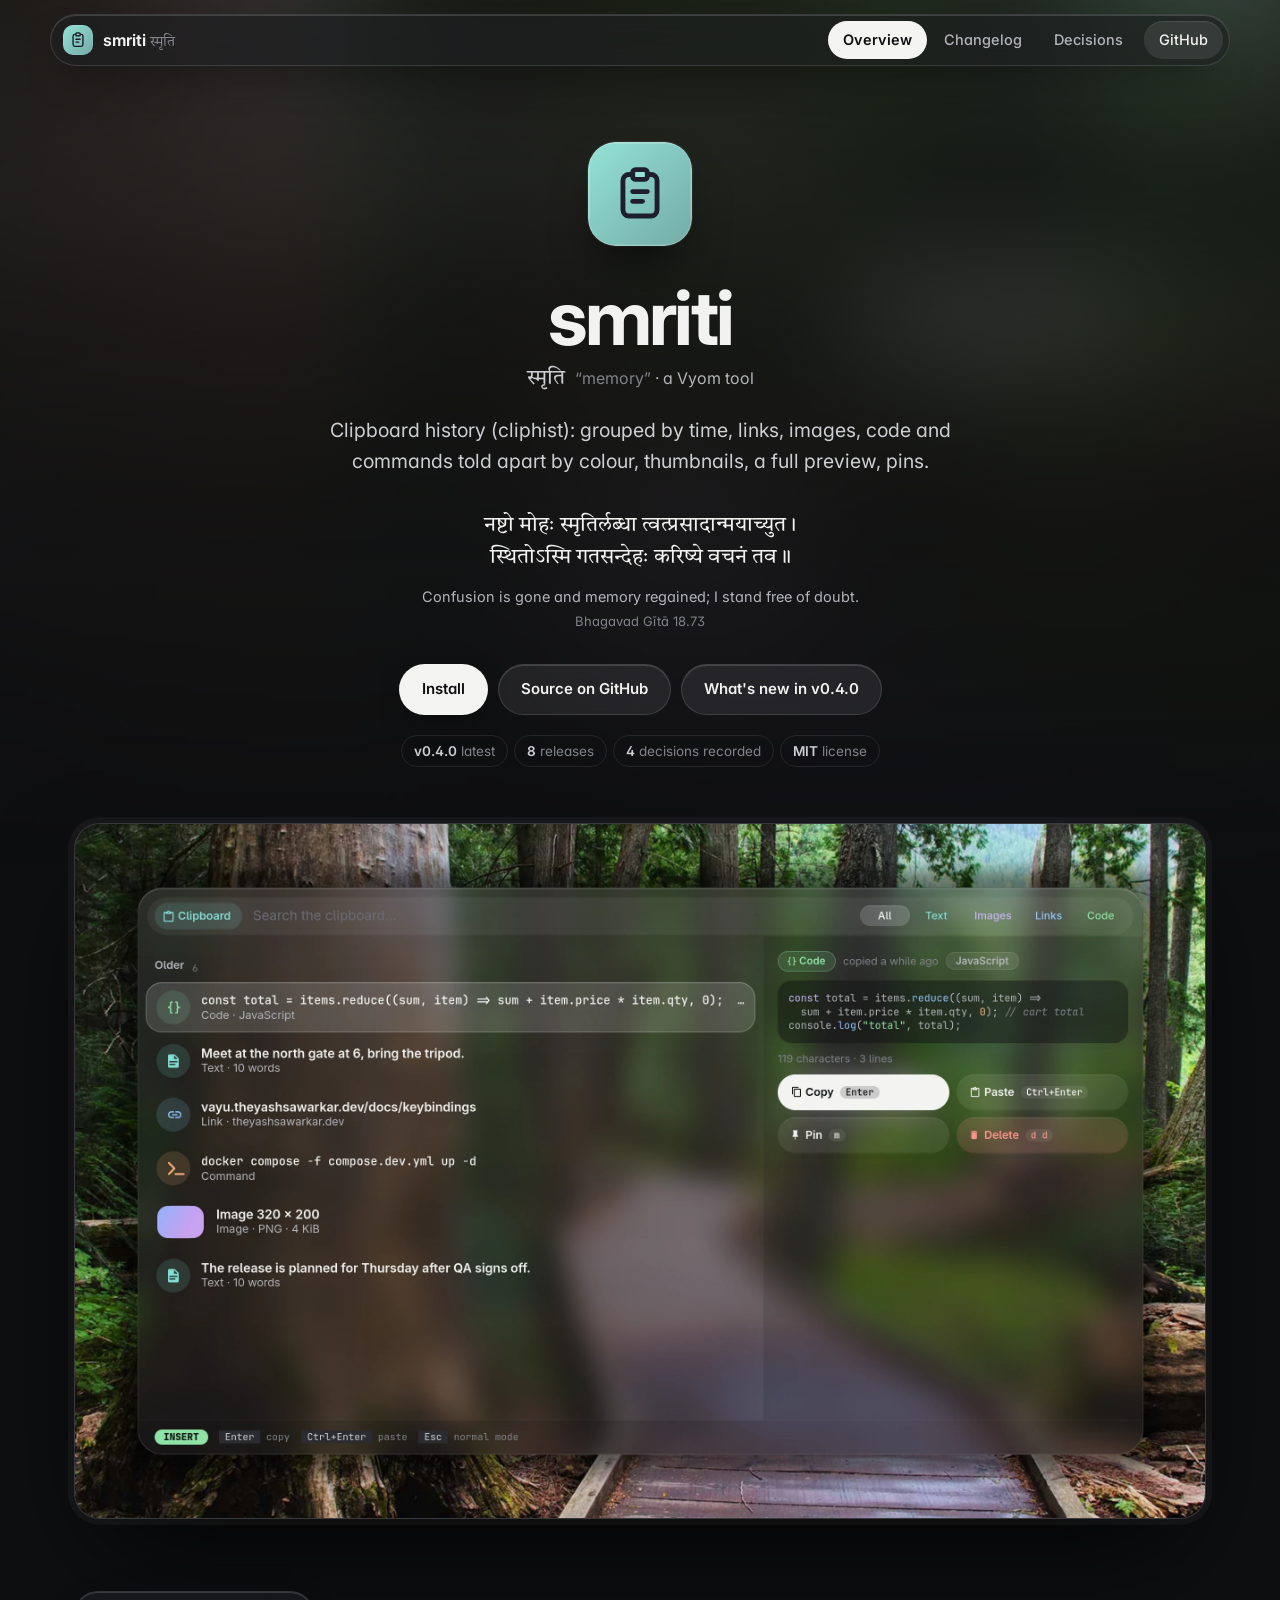
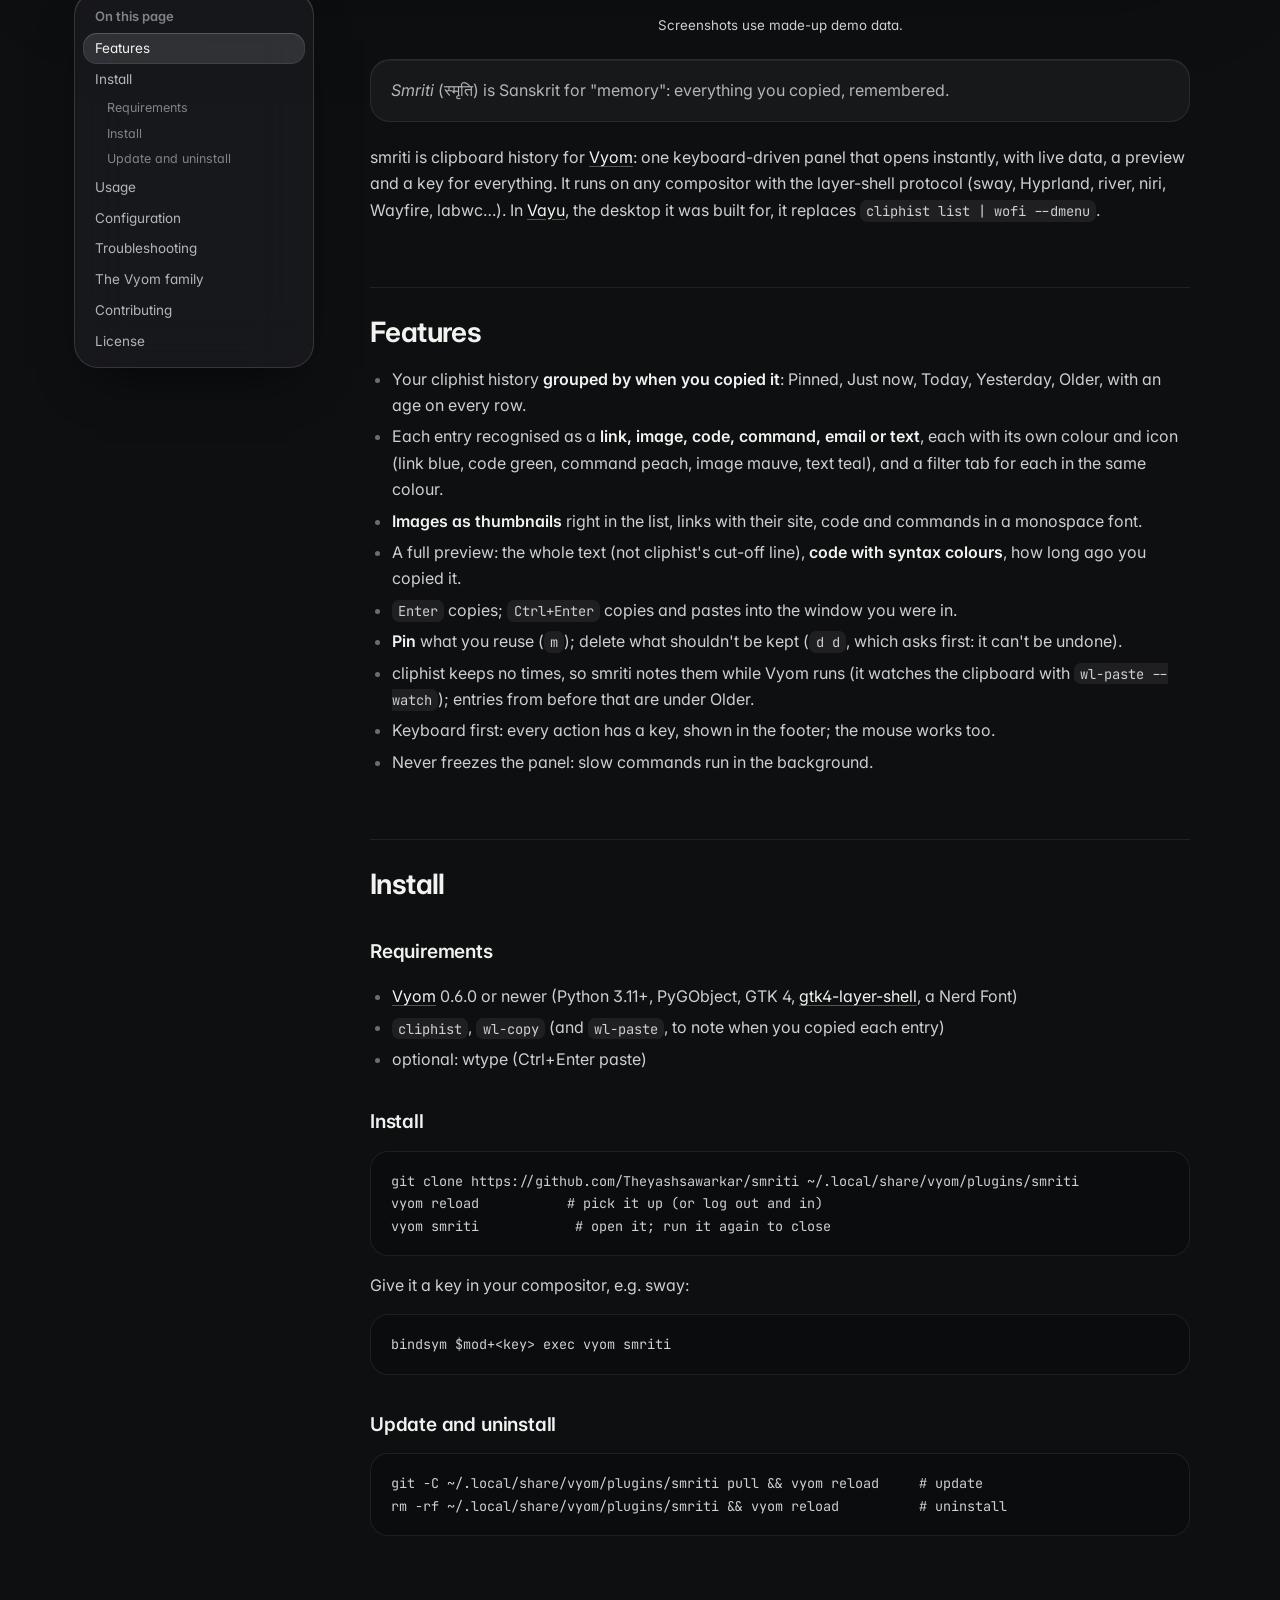
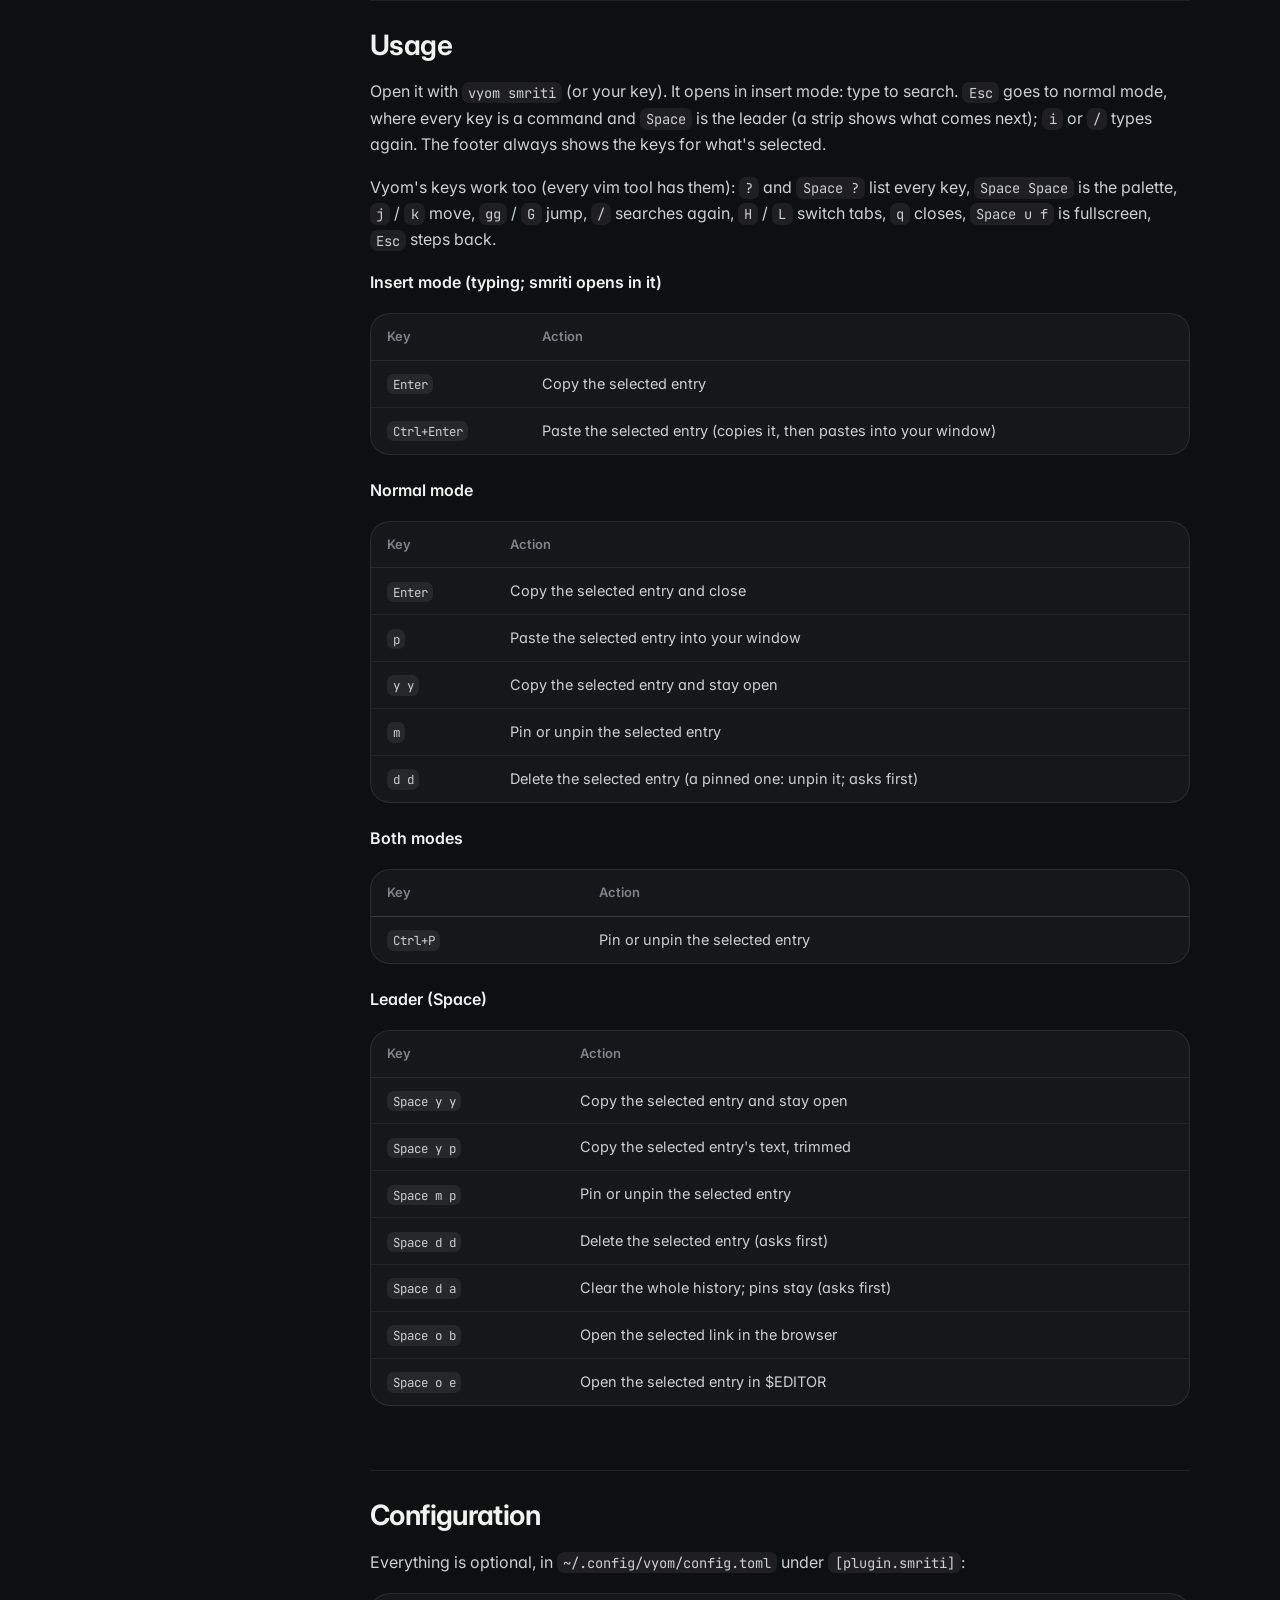
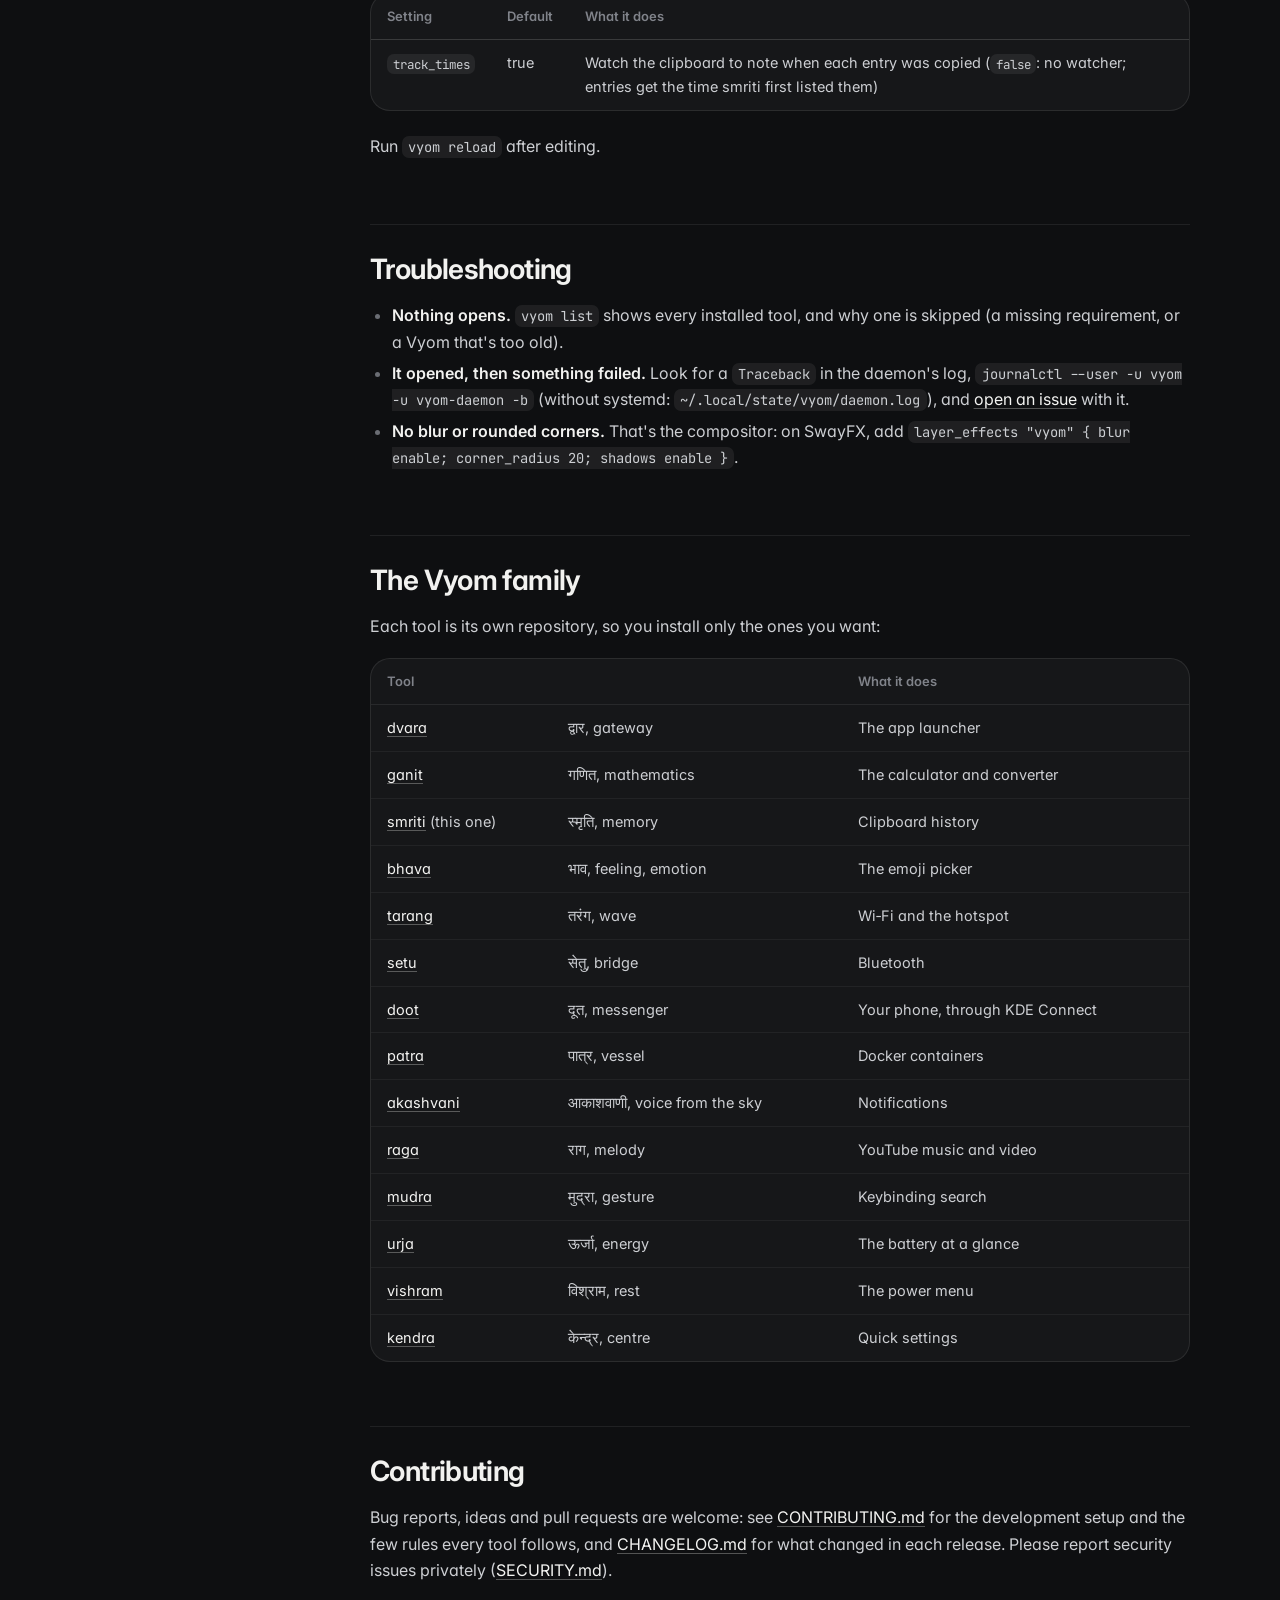
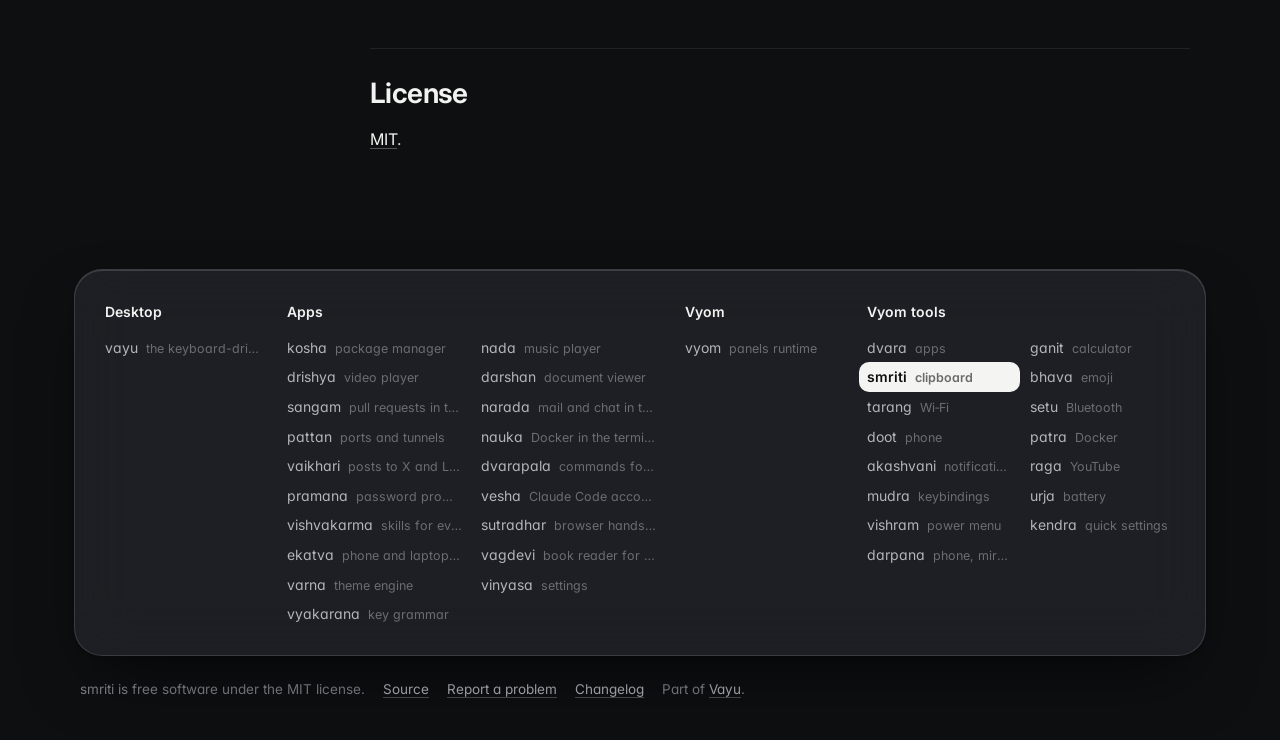
==== commit 7c40c751: "New screenshots in the Spatial look, with made-up demo data Co-Authored-By: Claude Opus 5.5 <noreply" ====
--- a/docs/index.html
+++ b/docs/index.html
@@ -13,7 +13,7 @@
 <link rel="preconnect" href="https://fonts.gstatic.com" crossorigin>
 <link href="https://fonts.googleapis.com/css2?family=Inter:wght@400;500;600;700&family=JetBrains+Mono:wght@400;500;600&family=Tiro+Devanagari+Sanskrit&display=swap" rel="stylesheet">
 <link rel="stylesheet" href="assets/site.css">
-<style>:root{--tool:#82ddd5}.backdrop:before{background-image:url("assets/screenshots/smriti.png")}</style>
+<style>:root{--tool:#82ddd5}.backdrop:before{background-image:url("assets/screenshots/smriti.webp")}</style>
 </head>
 <body class="home">
 <div class="backdrop" aria-hidden="true"></div>
@@ -29,7 +29,7 @@
 <div class="cta"><a class="btn primary" href="#install">Install</a><a class="btn" href="https://github.com/Theyashsawarkar/smriti">Source on GitHub</a><a class="btn" href="changelog.html">What's new in v0.4.0</a></div>
 <div class="meta"><span><b>v0.4.0</b> latest</span><span><b>8</b> releases</span><span><b>4</b> decisions recorded</span><span><b>MIT</b> license</span></div>
 </header>
-<figure class="shot"><img src="assets/screenshots/smriti.png" alt="smriti: the clipboard history grouped into Pinned, Just now and Today, each kind in its own colour with an image thumbnail, and the picked code with syntax colours and Copy, Paste, Pin and a red Delete" fetchpriority="high"></figure>
+<figure class="shot"><img src="assets/screenshots/smriti.webp" alt="smriti: the clipboard history, each kind with its own icon (code, text, a link, a command, an image thumbnail); the picked code with syntax colours and Copy, Paste, Pin and a red Delete" fetchpriority="high"></figure>
 <div class="wrap"><aside class="toc"><b>On this page</b><a class="l2" href="#features">Features</a><a class="l2" href="#install">Install</a><a class="l3" href="#requirements">Requirements</a><a class="l3" href="#install">Install</a><a class="l3" href="#update-and-uninstall">Update and uninstall</a><a class="l2" href="#usage">Usage</a><a class="l2" href="#configuration">Configuration</a><a class="l2" href="#troubleshooting">Troubleshooting</a><a class="l2" href="#the-vyom-family">The Vyom family</a><a class="l2" href="#contributing">Contributing</a><a class="l2" href="#license">License</a></aside><article>
 <!-- No screenshot: clipboard shows personal data (your own clipboard). -->
 <p align="center"><sub>Screenshots use made-up demo data.</sub></p>
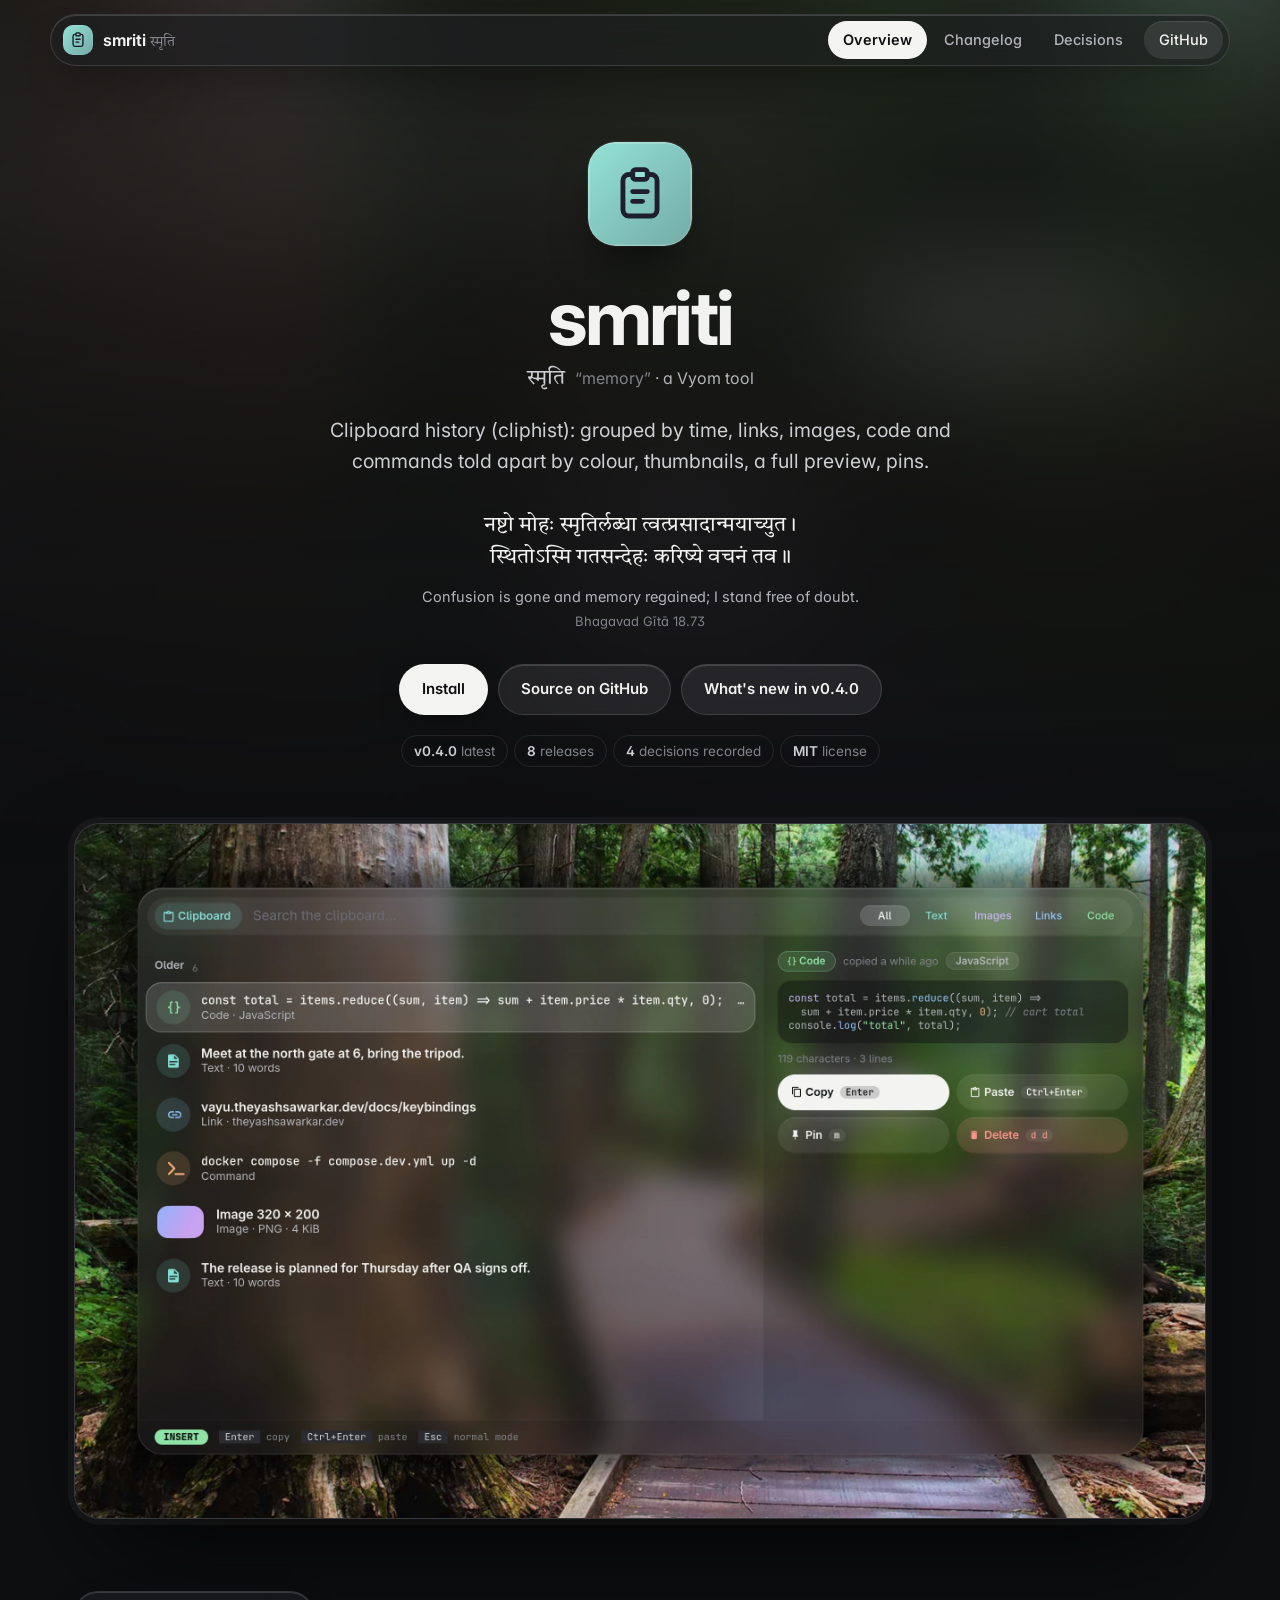
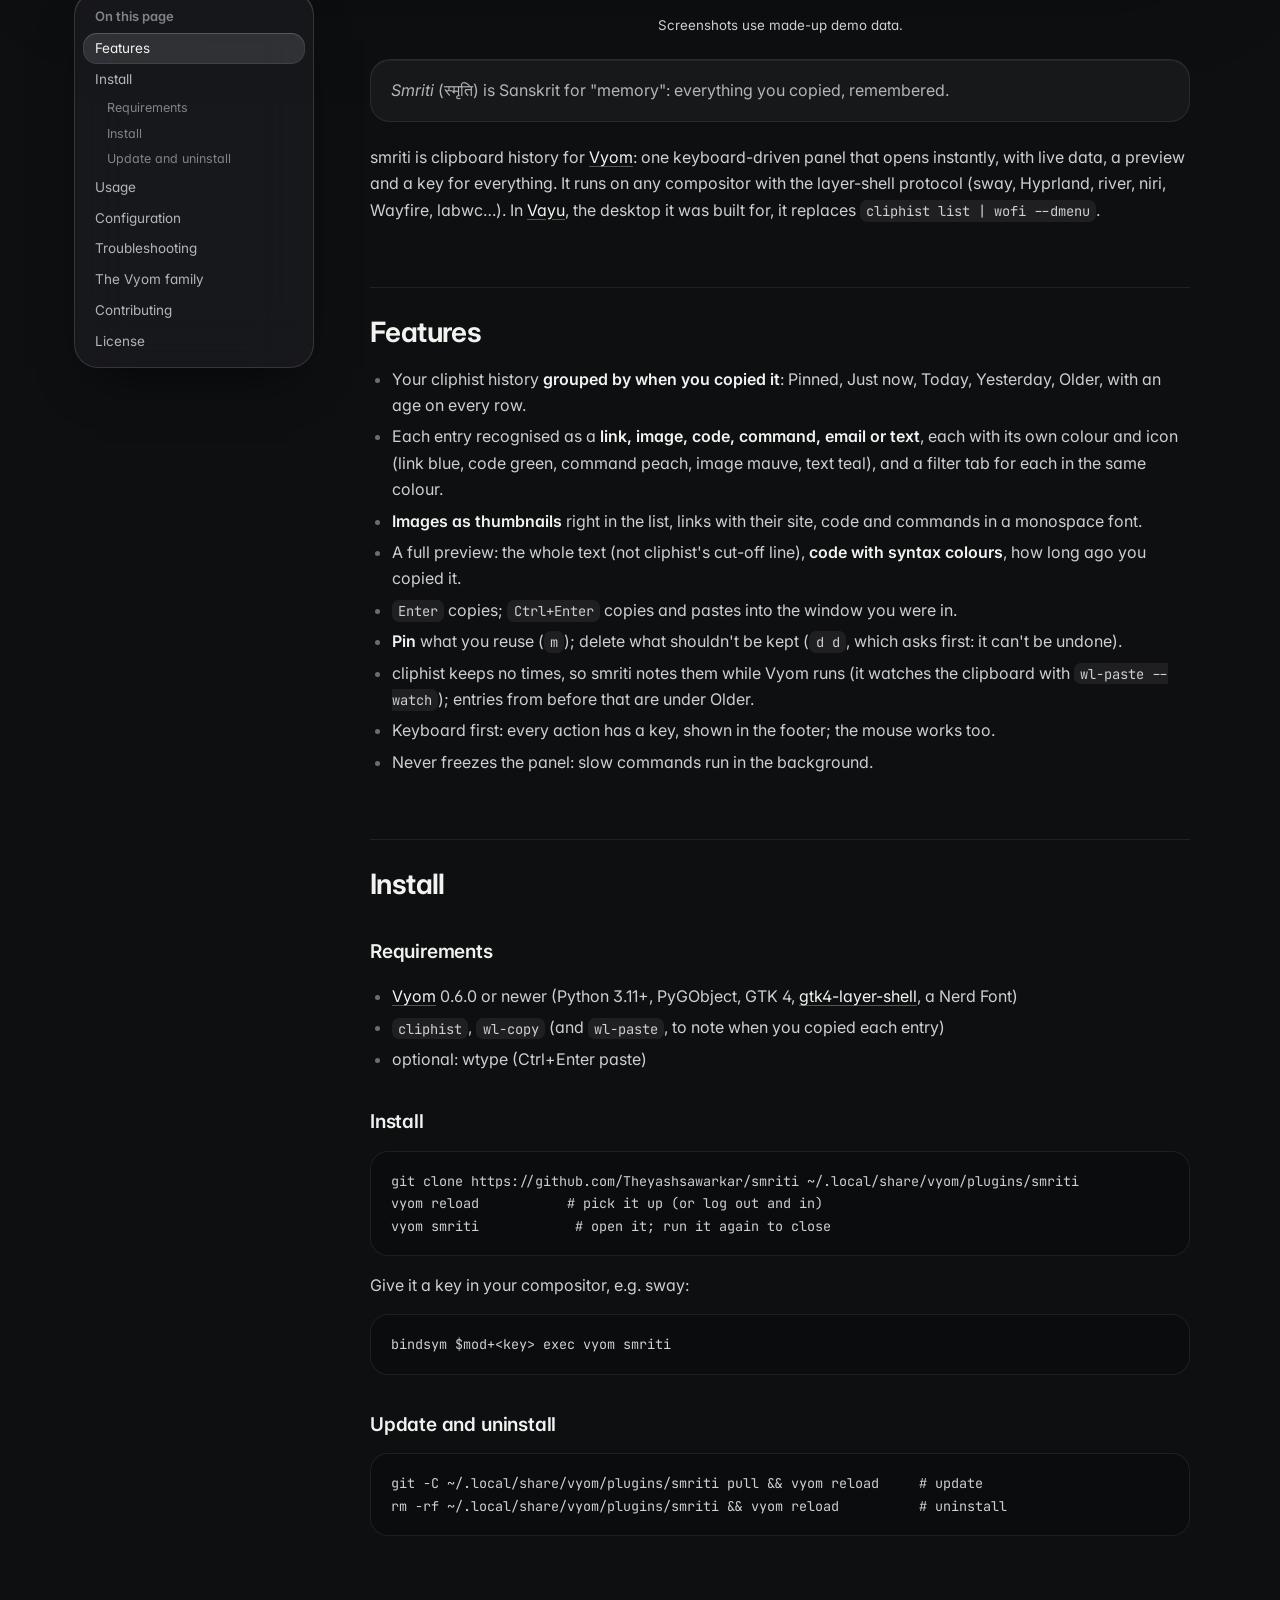
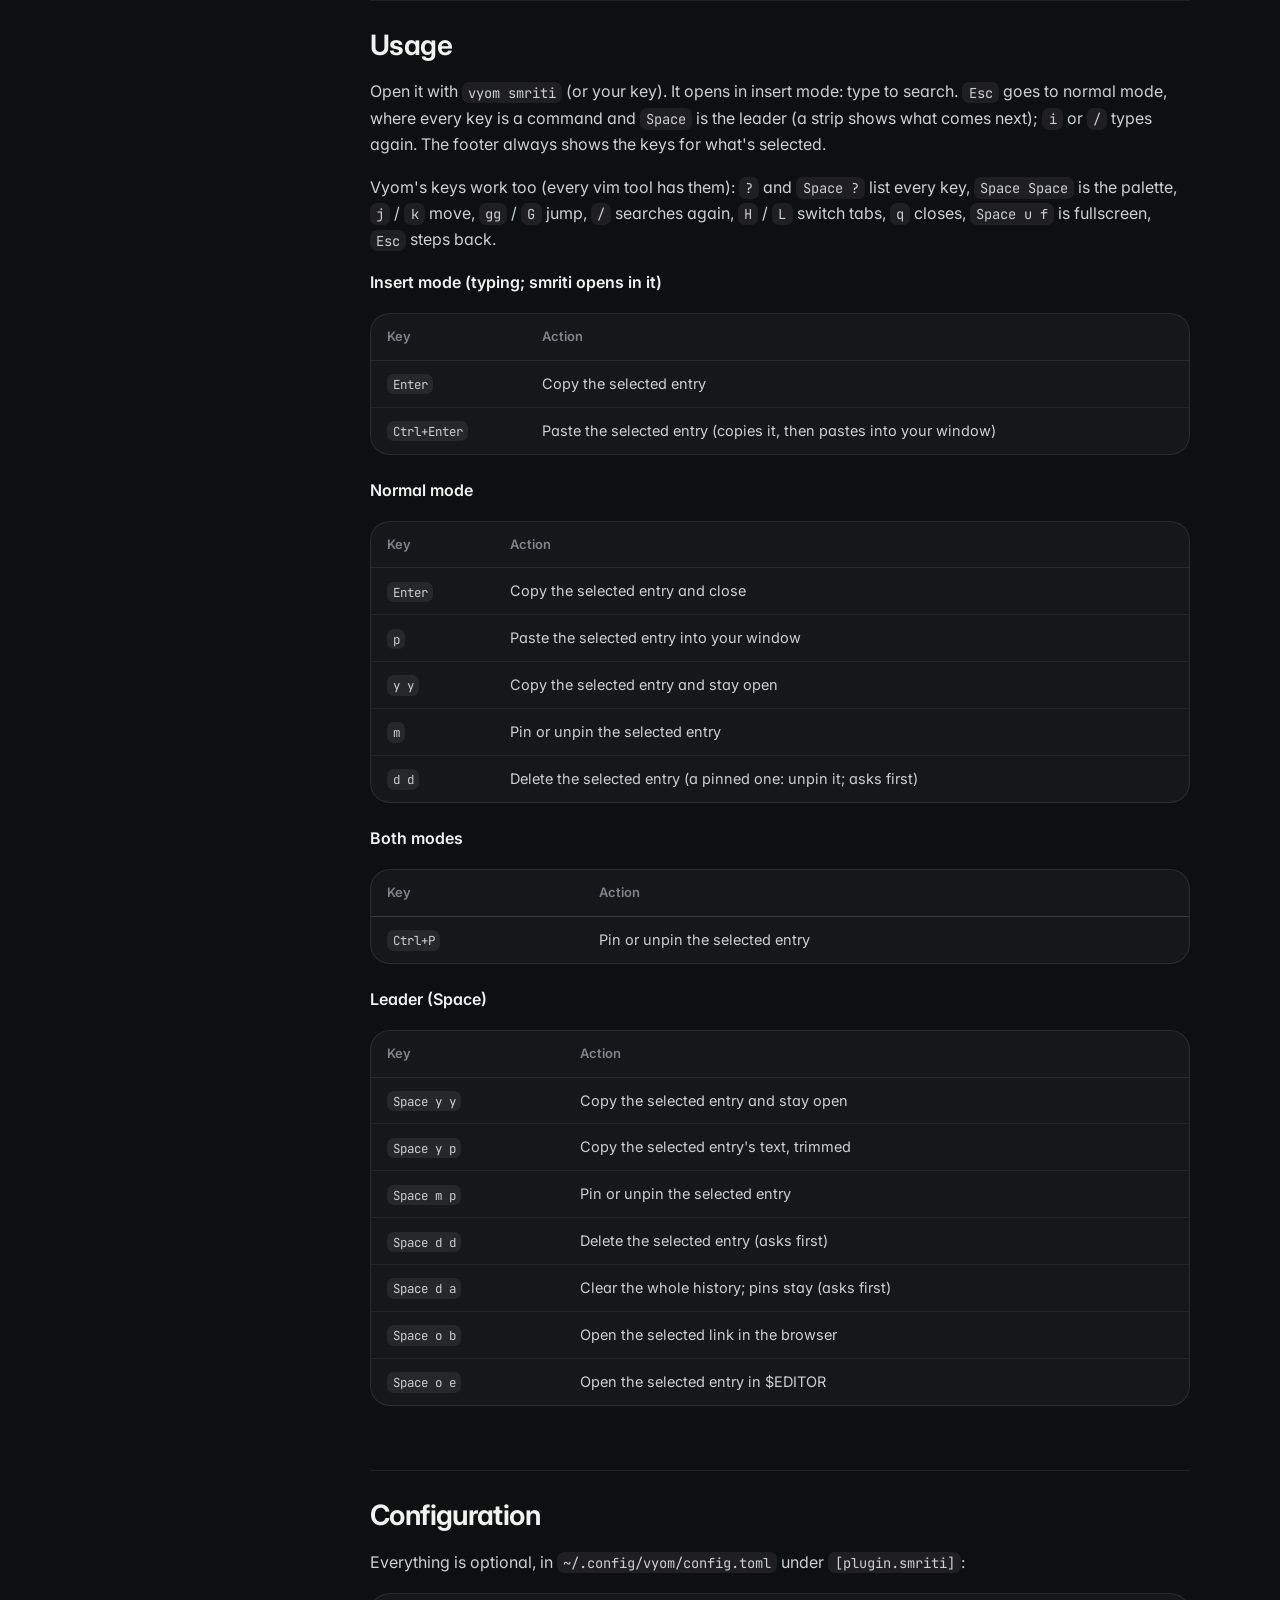
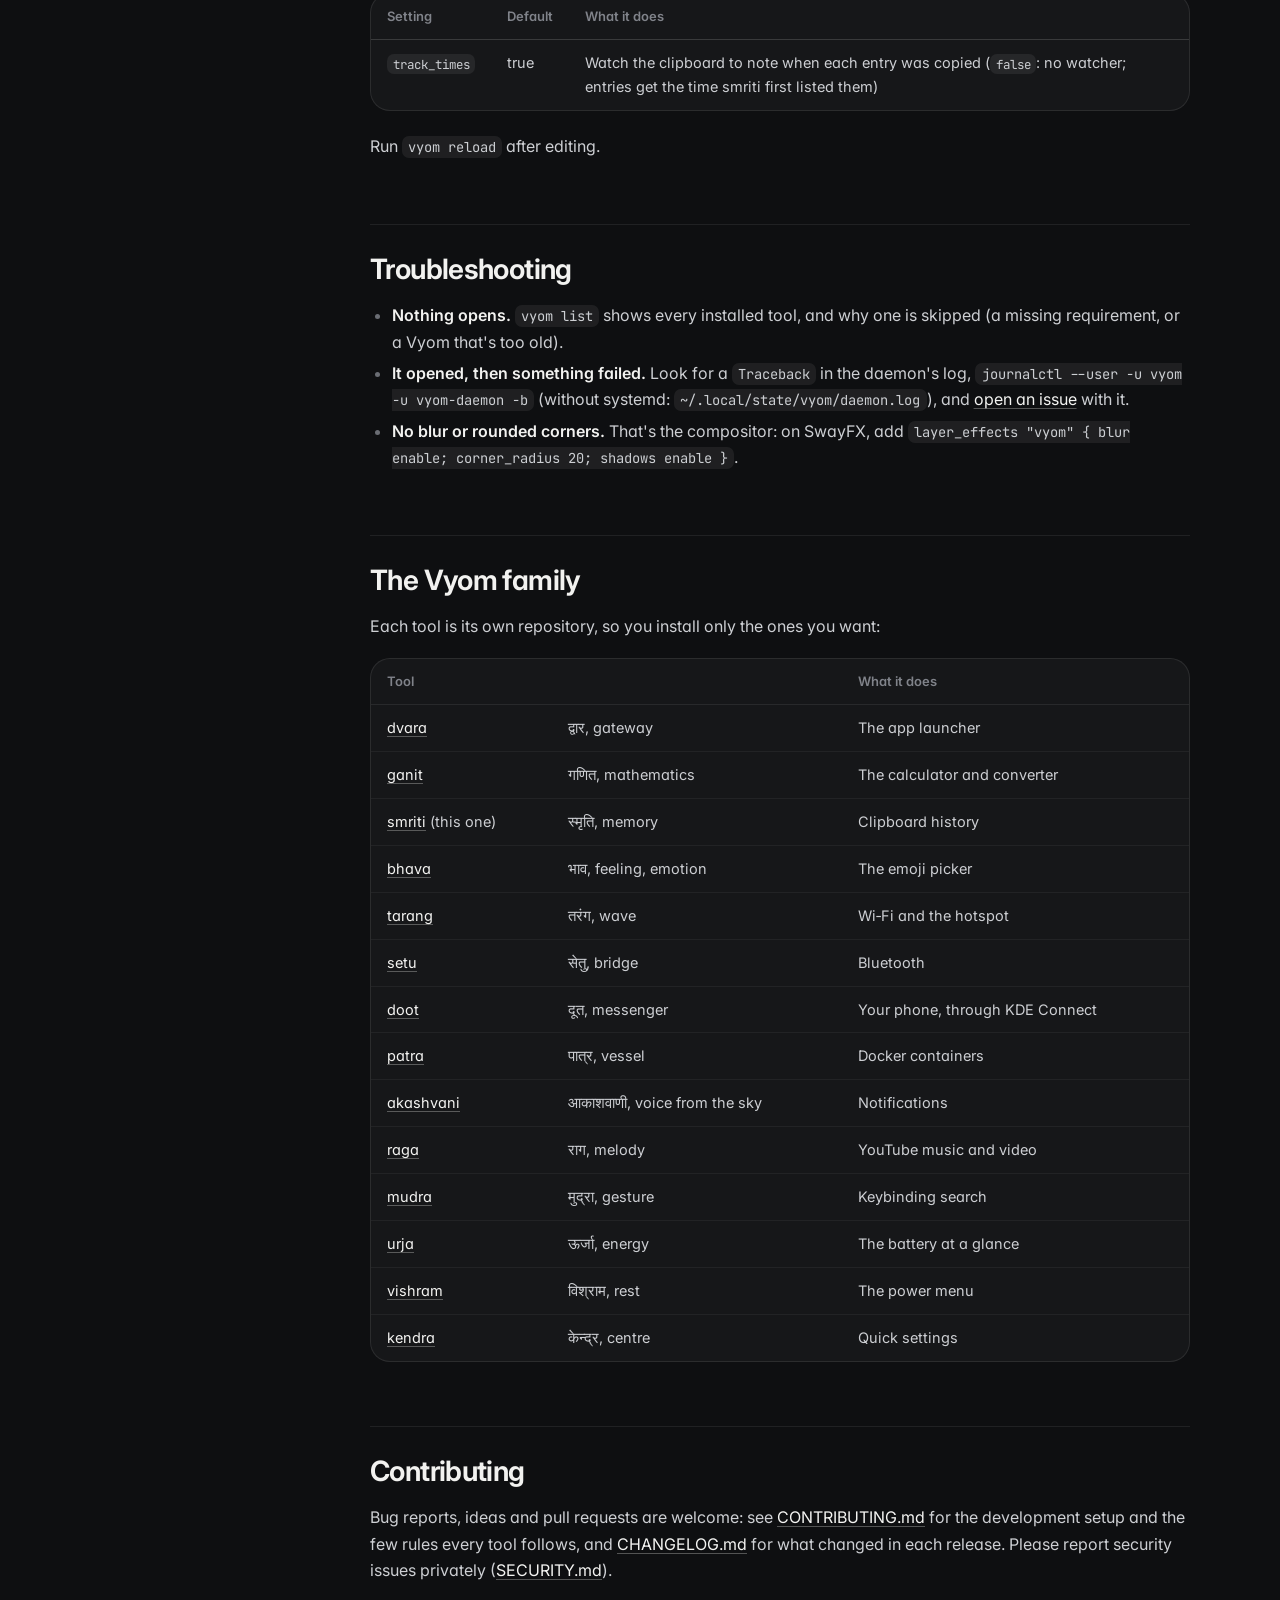
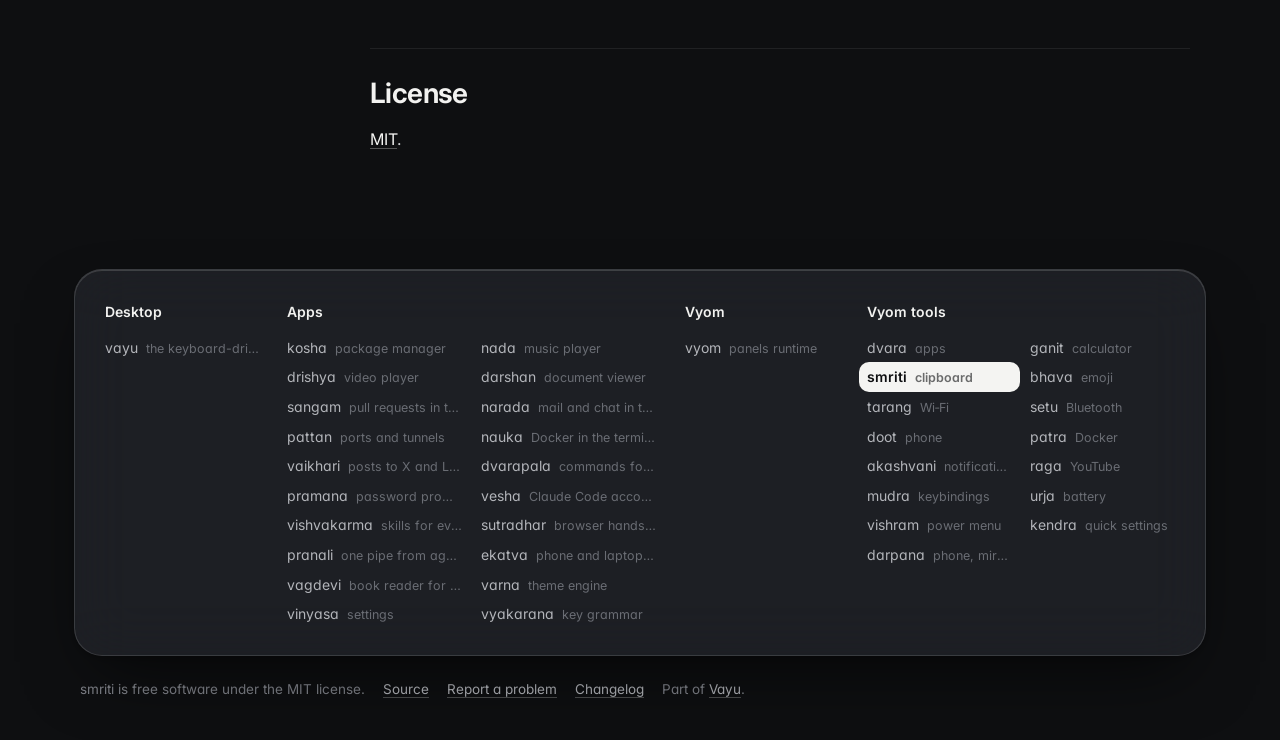
==== commit 757975f9: "Website: pranali in the family list; build-site.py passes ruff Co-Authored-By: Claude Opus 5.5 <nore" ====
--- a/docs/index.html
+++ b/docs/index.html
@@ -76,7 +76,7 @@
 <h2 id="license"><a class="anchor" href="#license">#</a>License</h2>
 <p><a href="https://github.com/Theyashsawarkar/smriti/blob/main/LICENSE">MIT</a>.</p>
 </article></div>
-<footer><div class="in glass"><div class=""><h4>Desktop</h4><div class="list"><a href="https://vayu.theyashsawarkar.dev/" class="">vayu <span>the keyboard-driven Wayland desktop</span></a></div></div><div class="g2"><h4>Apps</h4><div class="list"><a href="https://kosha.theyashsawarkar.dev/" class="">kosha <span>package manager</span></a><a href="https://nada.theyashsawarkar.dev/" class="">nada <span>music player</span></a><a href="https://drishya.theyashsawarkar.dev/" class="">drishya <span>video player</span></a><a href="https://darshan.theyashsawarkar.dev/" class="">darshan <span>document viewer</span></a><a href="https://sangam.theyashsawarkar.dev/" class="">sangam <span>pull requests in the terminal</span></a><a href="https://narada.theyashsawarkar.dev/" class="">narada <span>mail and chat in the terminal</span></a><a href="https://pattan.theyashsawarkar.dev/" class="">pattan <span>ports and tunnels</span></a><a href="https://nauka.theyashsawarkar.dev/" class="">nauka <span>Docker in the terminal</span></a><a href="https://vaikhari.theyashsawarkar.dev/" class="">vaikhari <span>posts to X and LinkedIn</span></a><a href="https://dvarapala.theyashsawarkar.dev/" class="">dvarapala <span>commands for AI agents, approved</span></a><a href="https://pramana.theyashsawarkar.dev/" class="">pramana <span>password prompts</span></a><a href="https://vesha.theyashsawarkar.dev/" class="">vesha <span>Claude Code accounts</span></a><a href="https://vishvakarma.theyashsawarkar.dev/" class="">vishvakarma <span>skills for every AI agent</span></a><a href="https://sutradhar.theyashsawarkar.dev/" class="">sutradhar <span>browser hands for AI agents</span></a><a href="https://ekatva.theyashsawarkar.dev/" class="">ekatva <span>phone and laptop, linked</span></a><a href="https://vagdevi.theyashsawarkar.dev/" class="">vagdevi <span>book reader for Android</span></a><a href="https://varna.theyashsawarkar.dev/" class="">varna <span>theme engine</span></a><a href="https://vinyasa.theyashsawarkar.dev/" class="">vinyasa <span>settings</span></a><a href="https://vyakarana.theyashsawarkar.dev/" class="">vyakarana <span>key grammar</span></a></div></div><div class=""><h4>Vyom</h4><div class="list"><a href="https://vyom.theyashsawarkar.dev/" class="">vyom <span>panels runtime</span></a></div></div><div class="g2"><h4>Vyom tools</h4><div class="list"><a href="https://dvara.theyashsawarkar.dev/" class="">dvara <span>apps</span></a><a href="https://ganit.theyashsawarkar.dev/" class="">ganit <span>calculator</span></a><a href="https://smriti.theyashsawarkar.dev/" class="me" aria-current="page">smriti <span>clipboard</span></a><a href="https://bhava.theyashsawarkar.dev/" class="">bhava <span>emoji</span></a><a href="https://tarang.theyashsawarkar.dev/" class="">tarang <span>Wi‑Fi</span></a><a href="https://setu.theyashsawarkar.dev/" class="">setu <span>Bluetooth</span></a><a href="https://doot.theyashsawarkar.dev/" class="">doot <span>phone</span></a><a href="https://patra.theyashsawarkar.dev/" class="">patra <span>Docker</span></a><a href="https://akashvani.theyashsawarkar.dev/" class="">akashvani <span>notifications</span></a><a href="https://raga.theyashsawarkar.dev/" class="">raga <span>YouTube</span></a><a href="https://mudra.theyashsawarkar.dev/" class="">mudra <span>keybindings</span></a><a href="https://urja.theyashsawarkar.dev/" class="">urja <span>battery</span></a><a href="https://vishram.theyashsawarkar.dev/" class="">vishram <span>power menu</span></a><a href="https://kendra.theyashsawarkar.dev/" class="">kendra <span>quick settings</span></a><a href="https://darpana.theyashsawarkar.dev/" class="">darpana <span>phone, mirrored</span></a></div></div></div>
+<footer><div class="in glass"><div class=""><h4>Desktop</h4><div class="list"><a href="https://vayu.theyashsawarkar.dev/" class="">vayu <span>the keyboard-driven Wayland desktop</span></a></div></div><div class="g2"><h4>Apps</h4><div class="list"><a href="https://kosha.theyashsawarkar.dev/" class="">kosha <span>package manager</span></a><a href="https://nada.theyashsawarkar.dev/" class="">nada <span>music player</span></a><a href="https://drishya.theyashsawarkar.dev/" class="">drishya <span>video player</span></a><a href="https://darshan.theyashsawarkar.dev/" class="">darshan <span>document viewer</span></a><a href="https://sangam.theyashsawarkar.dev/" class="">sangam <span>pull requests in the terminal</span></a><a href="https://narada.theyashsawarkar.dev/" class="">narada <span>mail and chat in the terminal</span></a><a href="https://pattan.theyashsawarkar.dev/" class="">pattan <span>ports and tunnels</span></a><a href="https://nauka.theyashsawarkar.dev/" class="">nauka <span>Docker in the terminal</span></a><a href="https://vaikhari.theyashsawarkar.dev/" class="">vaikhari <span>posts to X and LinkedIn</span></a><a href="https://dvarapala.theyashsawarkar.dev/" class="">dvarapala <span>commands for AI agents, approved</span></a><a href="https://pramana.theyashsawarkar.dev/" class="">pramana <span>password prompts</span></a><a href="https://vesha.theyashsawarkar.dev/" class="">vesha <span>Claude Code accounts</span></a><a href="https://vishvakarma.theyashsawarkar.dev/" class="">vishvakarma <span>skills for every AI agent</span></a><a href="https://sutradhar.theyashsawarkar.dev/" class="">sutradhar <span>browser hands for AI agents</span></a><a href="https://pranali.theyashsawarkar.dev/" class="">pranali <span>one pipe from agents to tools</span></a><a href="https://ekatva.theyashsawarkar.dev/" class="">ekatva <span>phone and laptop, linked</span></a><a href="https://vagdevi.theyashsawarkar.dev/" class="">vagdevi <span>book reader for Android</span></a><a href="https://varna.theyashsawarkar.dev/" class="">varna <span>theme engine</span></a><a href="https://vinyasa.theyashsawarkar.dev/" class="">vinyasa <span>settings</span></a><a href="https://vyakarana.theyashsawarkar.dev/" class="">vyakarana <span>key grammar</span></a></div></div><div class=""><h4>Vyom</h4><div class="list"><a href="https://vyom.theyashsawarkar.dev/" class="">vyom <span>panels runtime</span></a></div></div><div class="g2"><h4>Vyom tools</h4><div class="list"><a href="https://dvara.theyashsawarkar.dev/" class="">dvara <span>apps</span></a><a href="https://ganit.theyashsawarkar.dev/" class="">ganit <span>calculator</span></a><a href="https://smriti.theyashsawarkar.dev/" class="me" aria-current="page">smriti <span>clipboard</span></a><a href="https://bhava.theyashsawarkar.dev/" class="">bhava <span>emoji</span></a><a href="https://tarang.theyashsawarkar.dev/" class="">tarang <span>Wi‑Fi</span></a><a href="https://setu.theyashsawarkar.dev/" class="">setu <span>Bluetooth</span></a><a href="https://doot.theyashsawarkar.dev/" class="">doot <span>phone</span></a><a href="https://patra.theyashsawarkar.dev/" class="">patra <span>Docker</span></a><a href="https://akashvani.theyashsawarkar.dev/" class="">akashvani <span>notifications</span></a><a href="https://raga.theyashsawarkar.dev/" class="">raga <span>YouTube</span></a><a href="https://mudra.theyashsawarkar.dev/" class="">mudra <span>keybindings</span></a><a href="https://urja.theyashsawarkar.dev/" class="">urja <span>battery</span></a><a href="https://vishram.theyashsawarkar.dev/" class="">vishram <span>power menu</span></a><a href="https://kendra.theyashsawarkar.dev/" class="">kendra <span>quick settings</span></a><a href="https://darpana.theyashsawarkar.dev/" class="">darpana <span>phone, mirrored</span></a></div></div></div>
 <div class="bottom"><span>smriti is free software under the MIT license.</span><a href="https://github.com/Theyashsawarkar/smriti">Source</a><a href="https://github.com/Theyashsawarkar/smriti/issues">Report a problem</a><a href="changelog.html">Changelog</a><span>Part of <a href="https://vayu.theyashsawarkar.dev/">Vayu</a>.</span></div></footer>
 <script>
 document.querySelectorAll('pre.code').forEach(p=>{const b=document.createElement('button');b.className='copy';b.type='button';b.textContent='Copy';
